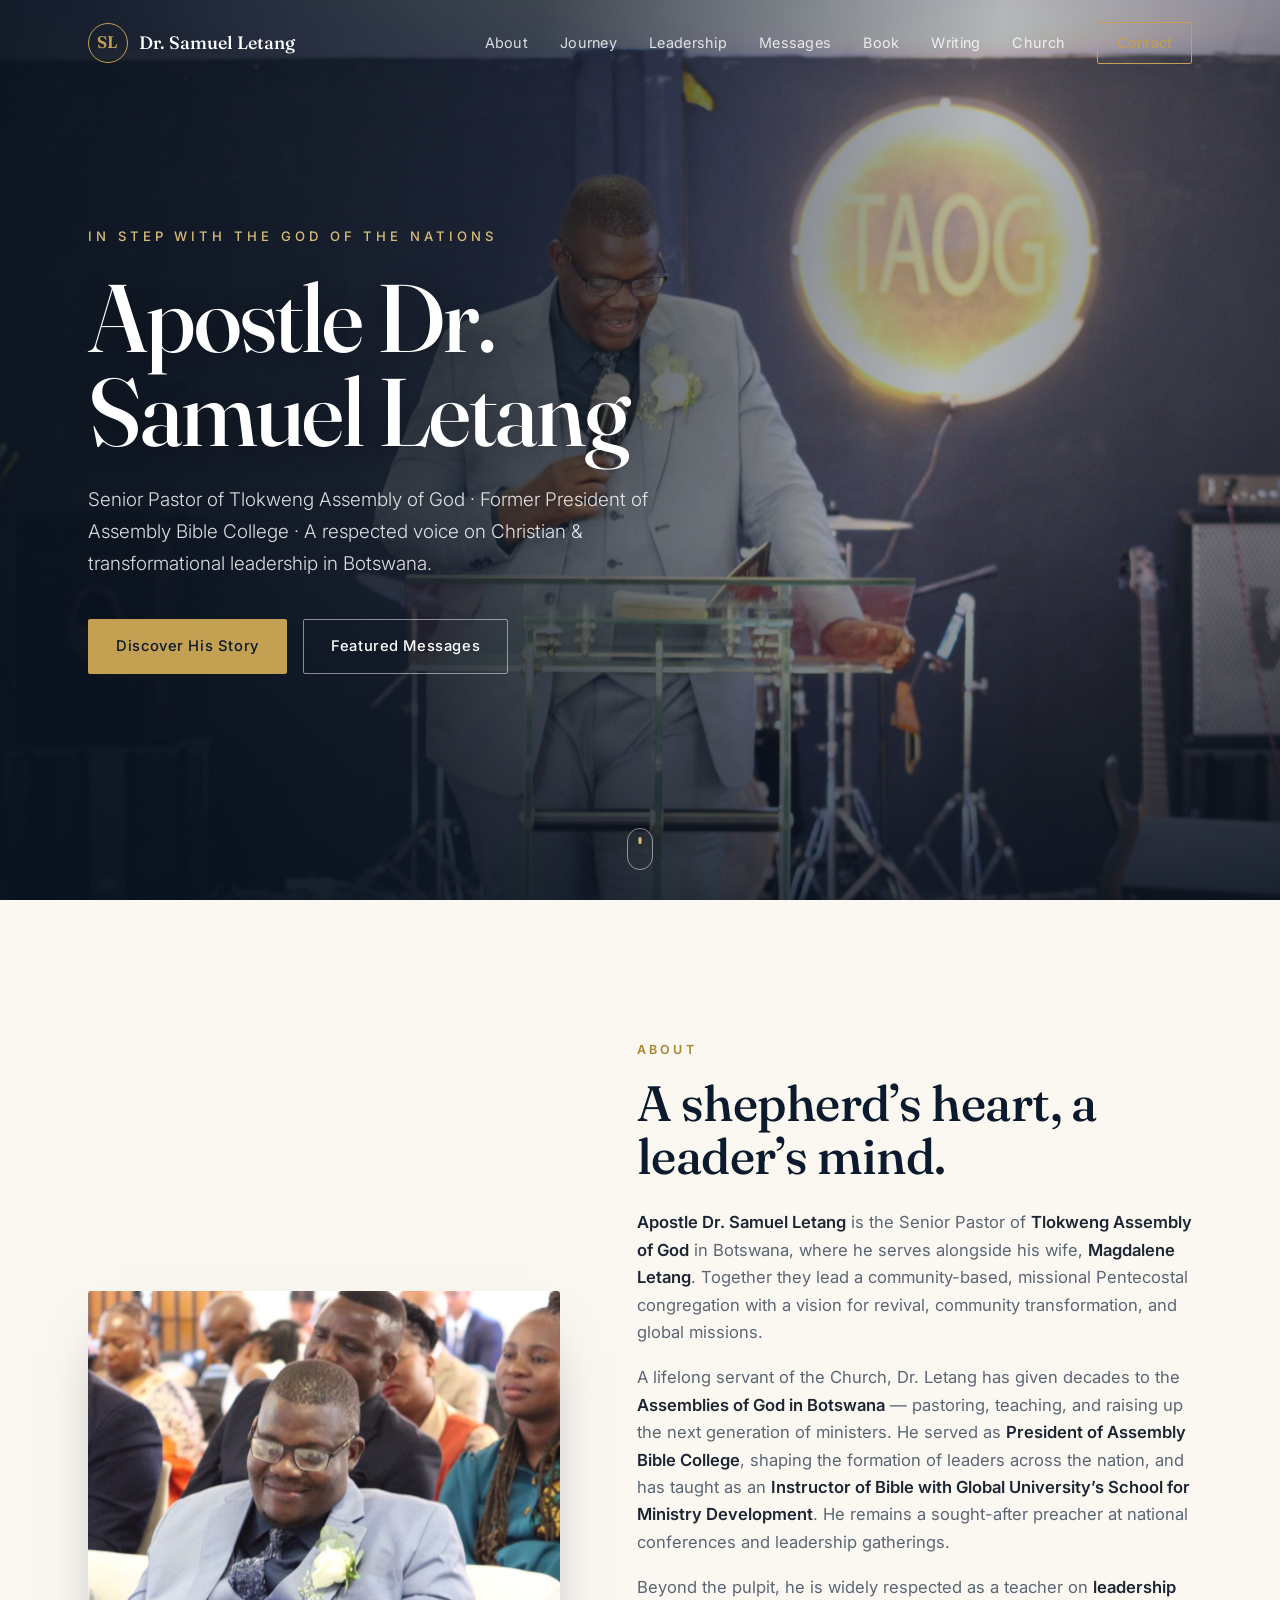
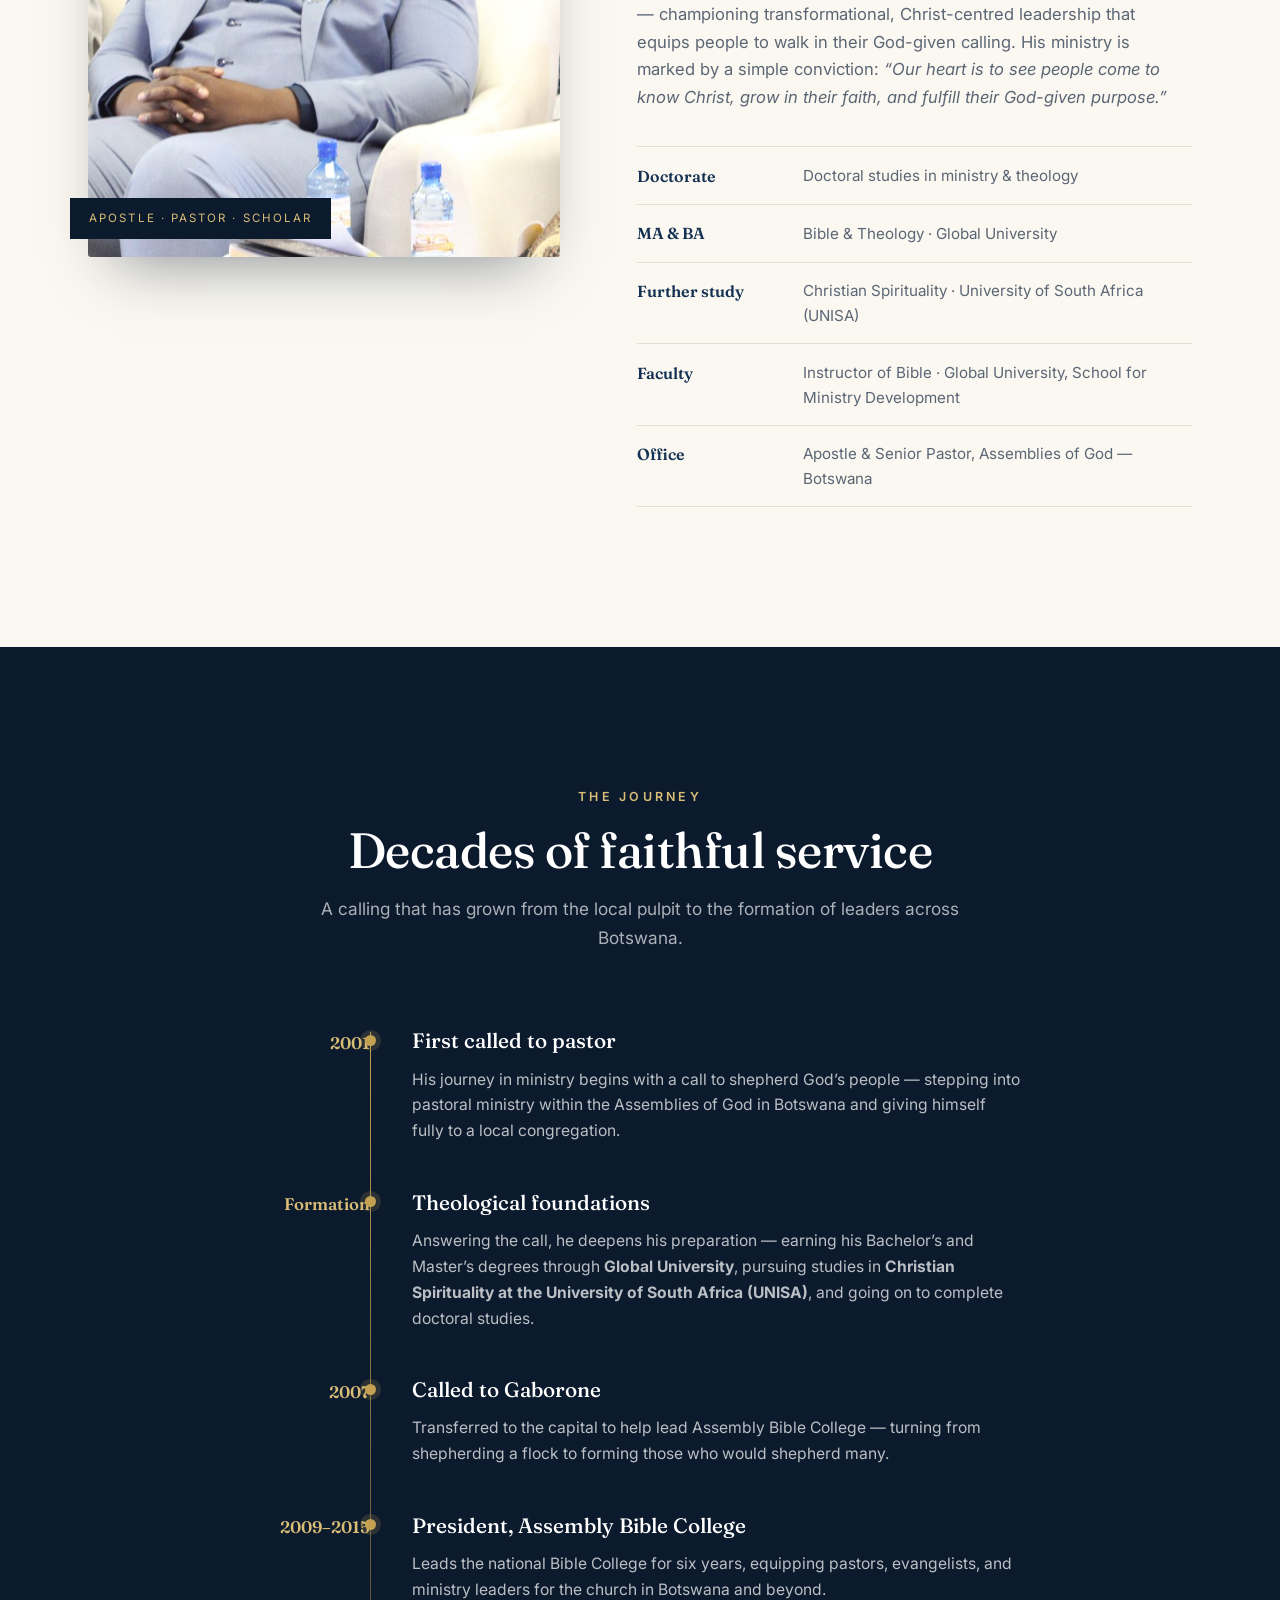
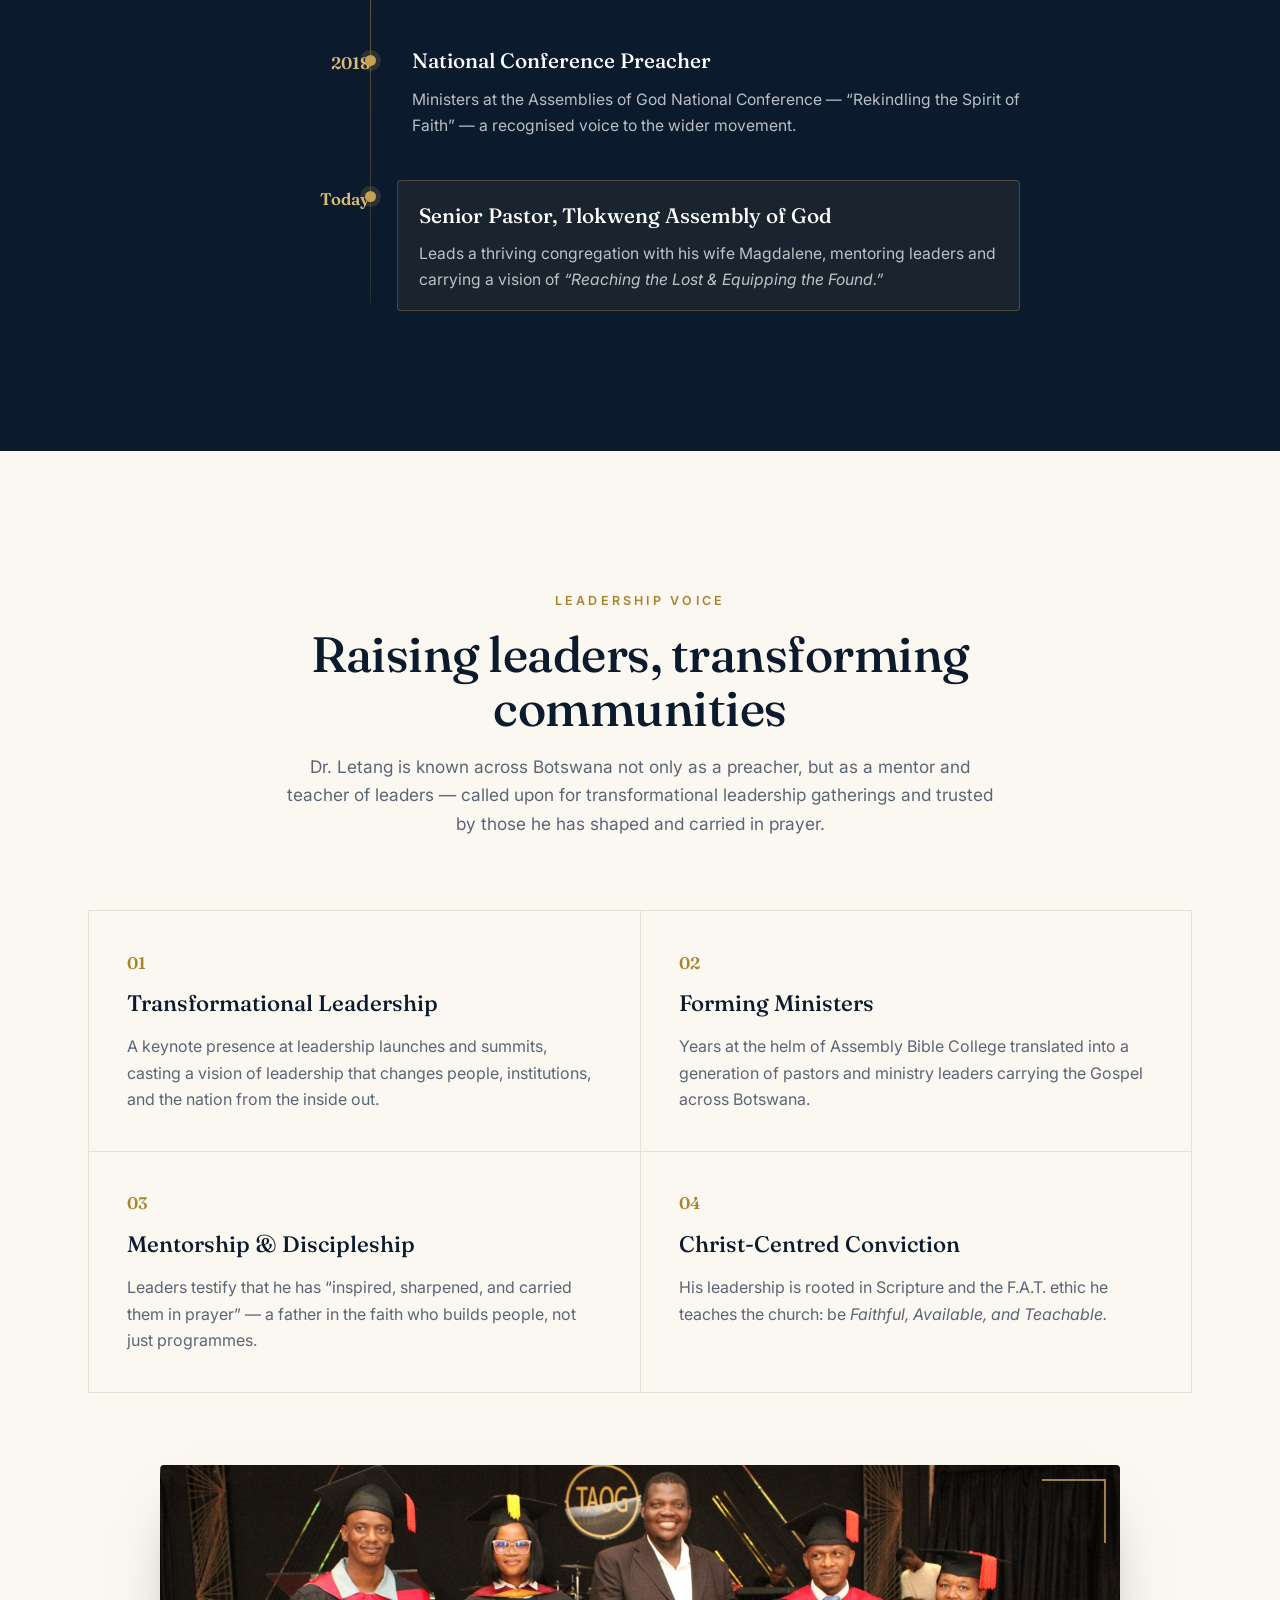
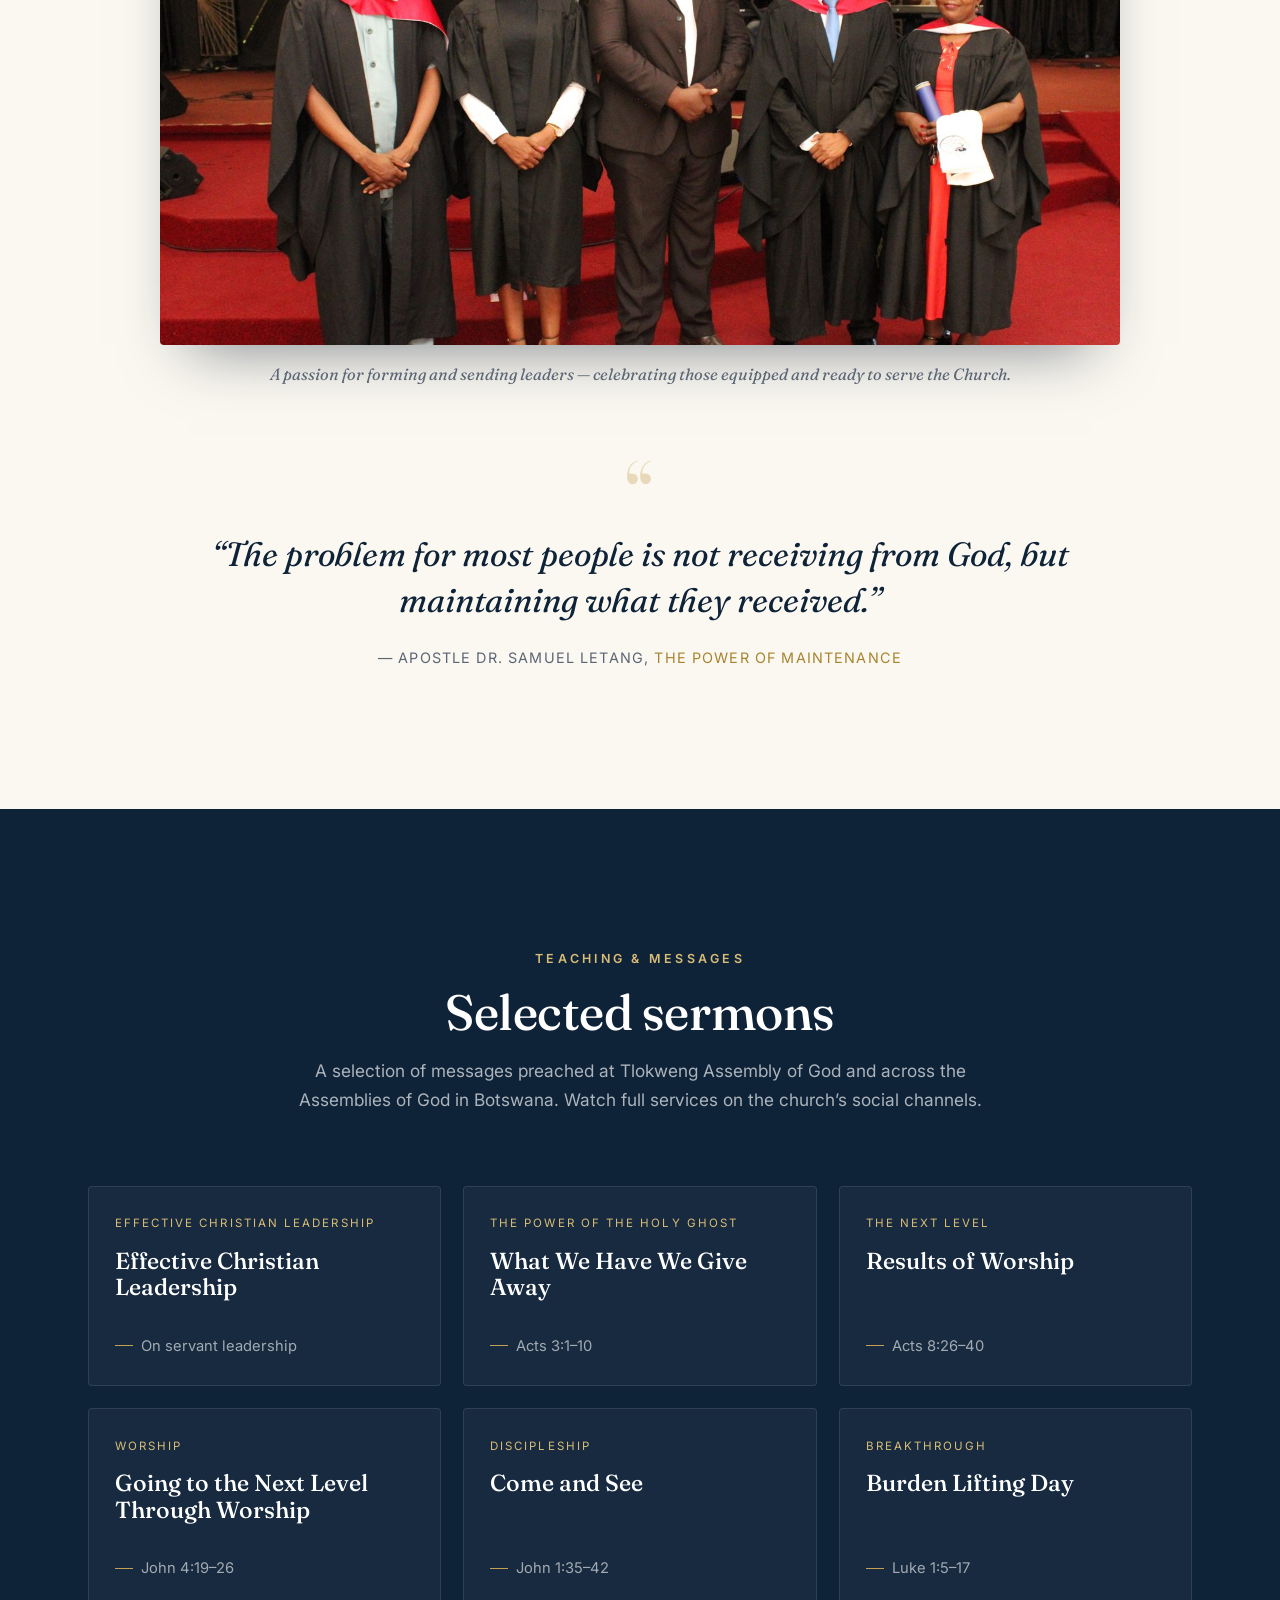
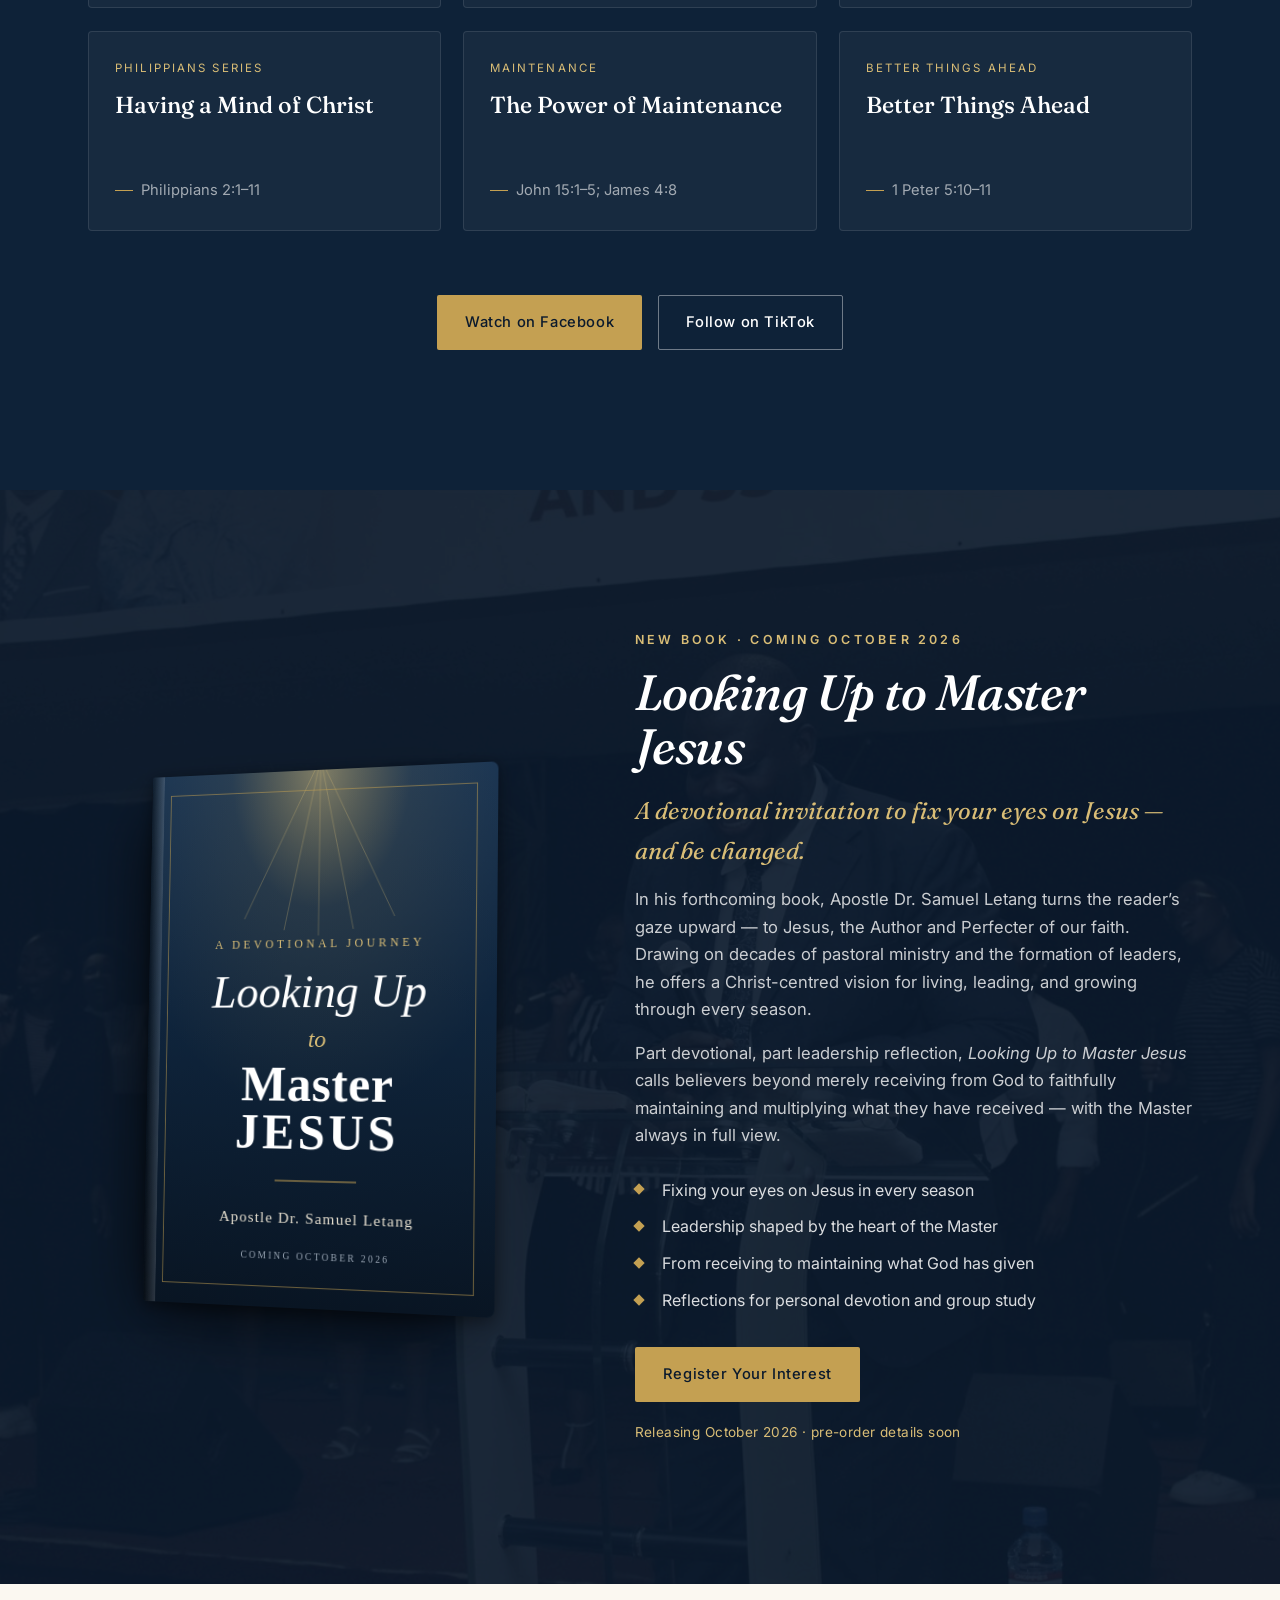
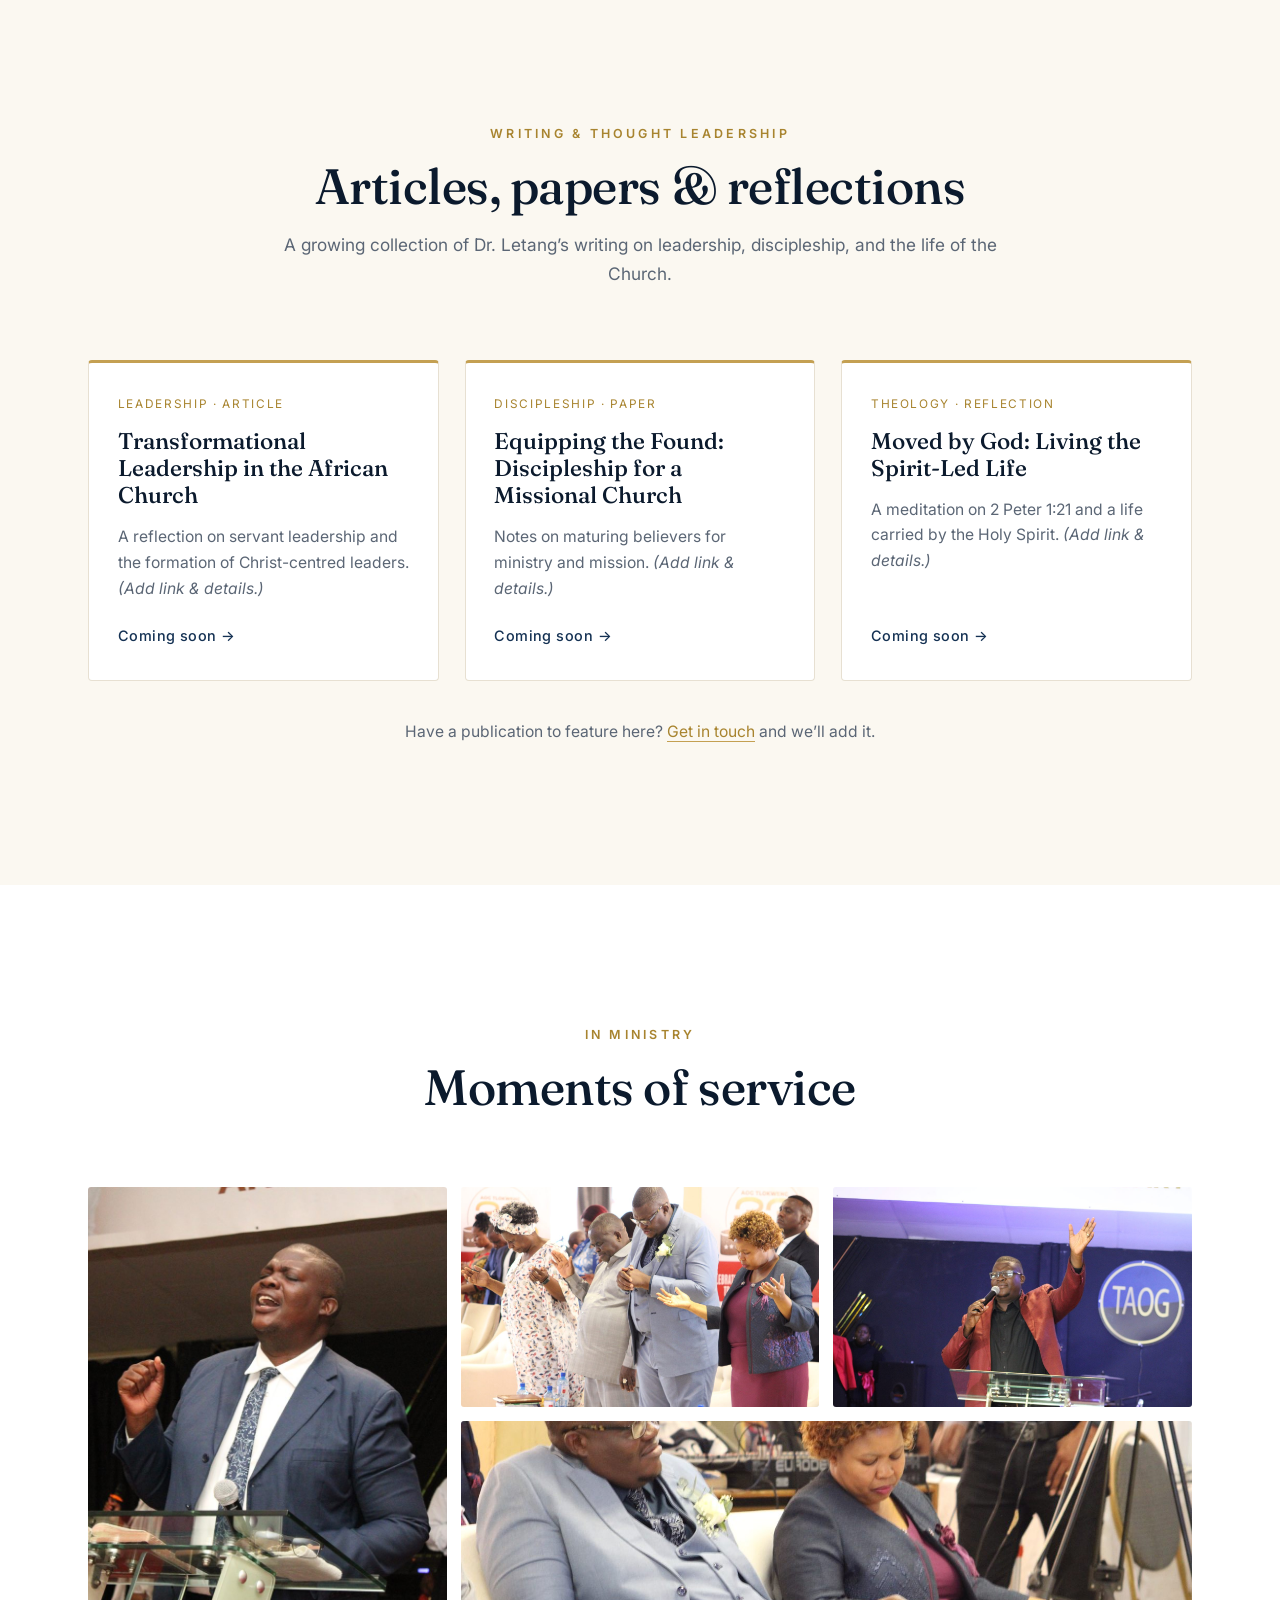
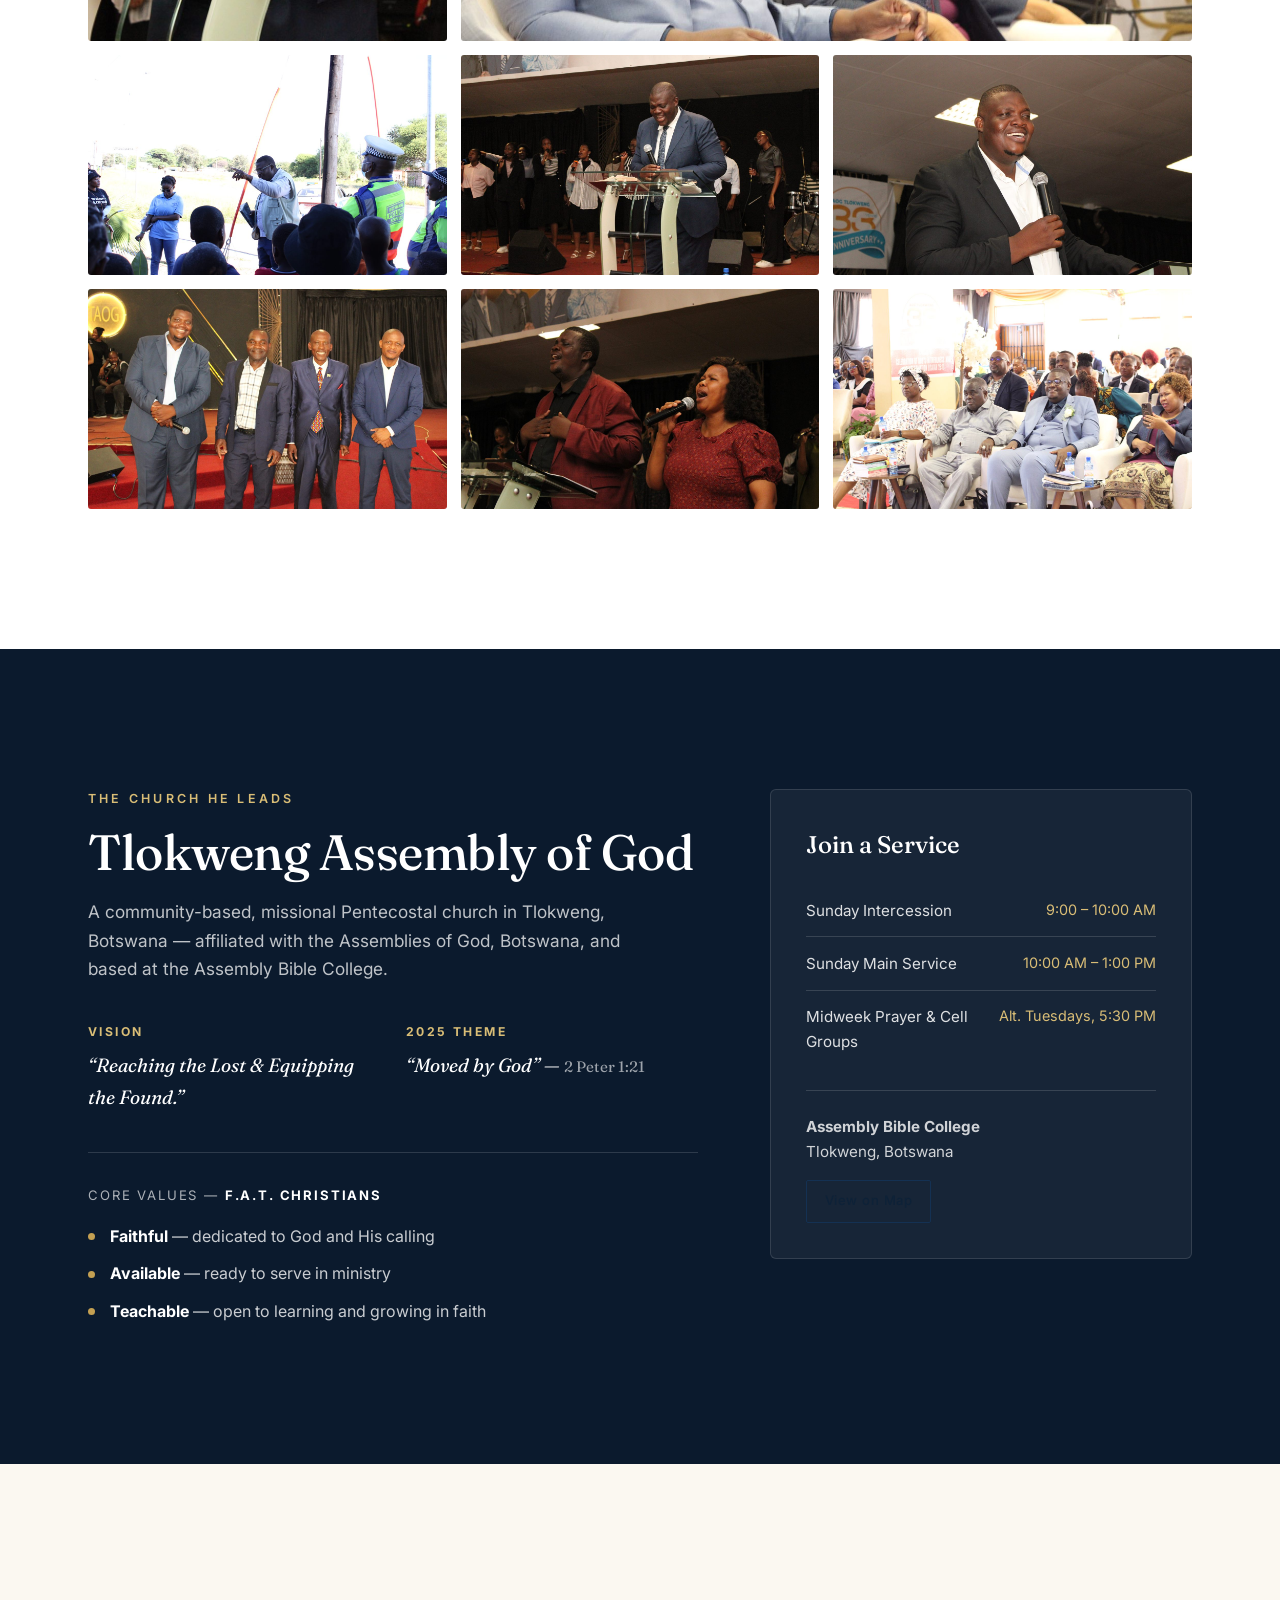
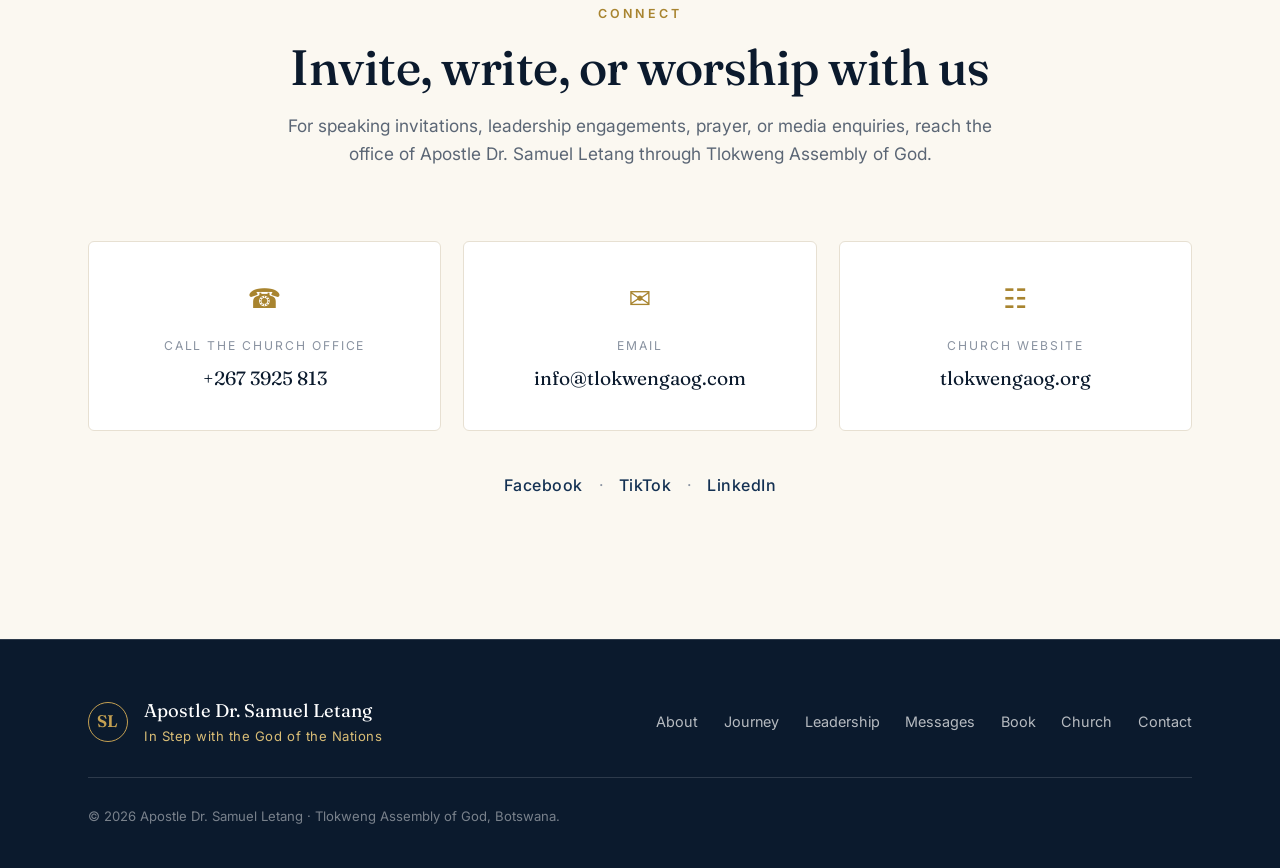
==== index.html @ f6797c72 "Initial commit: Apostle Dr. Samuel Letang portfolio website Static site (HTML/CSS/JS) with hero, abo" ====
<!DOCTYPE html>
<html lang="en">
<head>
  <meta charset="UTF-8" />
  <meta name="viewport" content="width=device-width, initial-scale=1.0" />
  <title>Apostle Dr. Samuel Letang &mdash; Senior Pastor &amp; Leadership Voice</title>
  <meta name="description" content="The official site of Apostle Dr. Samuel Letang — Senior Pastor of Tlokweng Assembly of God, Botswana; former President of Assembly Bible College, and a respected voice on Christian and transformational leadership." />
  <meta name="author" content="Apostle Dr. Samuel Letang" />

  <!-- Open Graph -->
  <meta property="og:type" content="profile" />
  <meta property="og:title" content="Apostle Dr. Samuel Letang" />
  <meta property="og:description" content="Senior Pastor, Tlokweng Assembly of God · Leadership voice · Botswana" />
  <meta property="og:image" content="assets/img/hero.jpg" />

  <link rel="icon" href="assets/img/favicon.svg" type="image/svg+xml" />

  <!-- Fonts -->
  <link rel="preconnect" href="https://fonts.googleapis.com" />
  <link rel="preconnect" href="https://fonts.gstatic.com" crossorigin />
  <link href="https://fonts.googleapis.com/css2?family=Fraunces:ital,opsz,wght@0,9..144,400;0,9..144,500;0,9..144,600;1,9..144,400&family=Inter:wght@300;400;500;600&display=swap" rel="stylesheet" />

  <link rel="stylesheet" href="assets/css/styles.css" />
</head>
<body>

  <!-- ===== NAVIGATION ===== -->
  <header class="nav" id="nav">
    <div class="nav__inner">
      <a href="#top" class="nav__brand" aria-label="Home">
        <span class="nav__monogram">SL</span>
        <span class="nav__name">Dr. Samuel Letang</span>
      </a>
      <nav class="nav__links" aria-label="Primary">
        <a href="#about">About</a>
        <a href="#journey">Journey</a>
        <a href="#leadership">Leadership</a>
        <a href="#messages">Messages</a>
        <a href="#book">Book</a>
        <a href="#writing">Writing</a>
        <a href="#church">Church</a>
        <a href="#contact" class="nav__cta">Contact</a>
      </nav>
      <button class="nav__toggle" id="navToggle" aria-label="Toggle menu" aria-expanded="false">
        <span></span><span></span><span></span>
      </button>
    </div>
  </header>

  <!-- ===== HERO ===== -->
  <section class="hero" id="top">
    <div class="hero__media">
      <img src="assets/img/hero.jpg" alt="Apostle Dr. Samuel Letang preaching at Tlokweng Assembly of God" />
      <div class="hero__scrim"></div>
    </div>
    <div class="hero__content">
      <p class="hero__eyebrow">In Step with the God of the Nations</p>
      <h1 class="hero__title">Apostle Dr.<br />Samuel Letang</h1>
      <p class="hero__subtitle">
        Senior Pastor of Tlokweng Assembly of God &middot; Former President of Assembly Bible College &middot;
        A respected voice on Christian &amp; transformational leadership in Botswana.
      </p>
      <div class="hero__actions">
        <a href="#about" class="btn btn--gold">Discover His Story</a>
        <a href="#messages" class="btn btn--ghost">Featured Messages</a>
      </div>
    </div>
    <a href="#about" class="hero__scroll" aria-label="Scroll down">
      <span></span>
    </a>
  </section>

  <!-- ===== ABOUT ===== -->
  <section class="section about" id="about">
    <div class="container about__grid">
      <div class="about__media reveal">
        <img src="assets/img/portrait.jpg" alt="Portrait of Apostle Dr. Samuel Letang" />
        <div class="about__media-badge">
          <span>Apostle &middot; Pastor &middot; Scholar</span>
        </div>
      </div>
      <div class="about__body">
        <p class="eyebrow reveal">About</p>
        <h2 class="section__title reveal">A shepherd&rsquo;s heart, a leader&rsquo;s mind.</h2>
        <div class="about__text reveal">
          <p>
            <strong>Apostle Dr. Samuel Letang</strong> is the Senior Pastor of
            <strong>Tlokweng Assembly of God</strong> in Botswana, where he serves alongside his wife,
            <strong>Magdalene Letang</strong>. Together they lead a community-based, missional Pentecostal
            congregation with a vision for revival, community transformation, and global missions.
          </p>
          <p>
            A lifelong servant of the Church, Dr. Letang has given decades to the
            <strong>Assemblies of God in Botswana</strong> &mdash; pastoring, teaching, and
            raising up the next generation of ministers. He served as <strong>President of
            Assembly Bible College</strong>, shaping the formation of leaders across the nation, and
            has taught as an <strong>Instructor of Bible with Global University&rsquo;s School for
            Ministry Development</strong>. He remains a sought-after preacher at national conferences
            and leadership gatherings.
          </p>
          <p>
            Beyond the pulpit, he is widely respected as a teacher on <strong>leadership</strong> &mdash;
            championing transformational, Christ-centred leadership that equips people to walk in their
            God-given calling. His ministry is marked by a simple conviction:
            <em>&ldquo;Our heart is to see people come to know Christ, grow in their faith,
            and fulfill their God-given purpose.&rdquo;</em>
          </p>
        </div>
        <ul class="credentials reveal">
          <li><span class="credentials__k">Doctorate</span><span class="credentials__v">Doctoral studies in ministry &amp; theology</span></li>
          <li><span class="credentials__k">MA &amp; BA</span><span class="credentials__v">Bible &amp; Theology &middot; Global University</span></li>
          <li><span class="credentials__k">Further study</span><span class="credentials__v">Christian Spirituality &middot; University of South Africa (UNISA)</span></li>
          <li><span class="credentials__k">Faculty</span><span class="credentials__v">Instructor of Bible &middot; Global University, School for Ministry Development</span></li>
          <li><span class="credentials__k">Office</span><span class="credentials__v">Apostle &amp; Senior Pastor, Assemblies of God &mdash; Botswana</span></li>
        </ul>
      </div>
    </div>
  </section>

  <!-- ===== JOURNEY / TIMELINE ===== -->
  <section class="section journey" id="journey">
    <div class="container">
      <div class="section__head center">
        <p class="eyebrow reveal">The Journey</p>
        <h2 class="section__title reveal">Decades of faithful service</h2>
        <p class="section__lead reveal">A calling that has grown from the local pulpit to the formation of leaders across Botswana.</p>
      </div>
      <ol class="timeline">
        <!--
          EDITOR'S NOTE: His first pastoral call opens the journey. The year shown
          (2001) is from a public AOG record of when he became a pastor — adjust it
          if his first call was earlier. The degree years were not publicly available,
          so the next milestone is labelled "Formation"; replace it with real year(s)
          (e.g. separate BA / MA / Doctorate entries) once confirmed.
        -->
        <li class="timeline__item reveal">
          <span class="timeline__year">2001</span>
          <div class="timeline__card">
            <h3>First called to pastor</h3>
            <p>His journey in ministry begins with a call to shepherd God&rsquo;s people &mdash; stepping into pastoral ministry within the Assemblies of God in Botswana and giving himself fully to a local congregation.</p>
          </div>
        </li>
        <li class="timeline__item reveal">
          <span class="timeline__year">Formation</span>
          <div class="timeline__card">
            <h3>Theological foundations</h3>
            <p>Answering the call, he deepens his preparation &mdash; earning his Bachelor&rsquo;s and Master&rsquo;s degrees through <strong>Global University</strong>, pursuing studies in <strong>Christian Spirituality at the University of South Africa (UNISA)</strong>, and going on to complete doctoral studies.</p>
          </div>
        </li>
        <li class="timeline__item reveal">
          <span class="timeline__year">2007</span>
          <div class="timeline__card">
            <h3>Called to Gaborone</h3>
            <p>Transferred to the capital to help lead Assembly Bible College &mdash; turning from shepherding a flock to forming those who would shepherd many.</p>
          </div>
        </li>
        <li class="timeline__item reveal">
          <span class="timeline__year">2009&ndash;2015</span>
          <div class="timeline__card">
            <h3>President, Assembly Bible College</h3>
            <p>Leads the national Bible College for six years, equipping pastors, evangelists, and ministry leaders for the church in Botswana and beyond.</p>
          </div>
        </li>
        <li class="timeline__item reveal">
          <span class="timeline__year">2018</span>
          <div class="timeline__card">
            <h3>National Conference Preacher</h3>
            <p>Ministers at the Assemblies of God National Conference &mdash; &ldquo;Rekindling the Spirit of Faith&rdquo; &mdash; a recognised voice to the wider movement.</p>
          </div>
        </li>
        <li class="timeline__item reveal">
          <span class="timeline__year">Today</span>
          <div class="timeline__card timeline__card--accent">
            <h3>Senior Pastor, Tlokweng Assembly of God</h3>
            <p>Leads a thriving congregation with his wife Magdalene, mentoring leaders and carrying a vision of <em>&ldquo;Reaching the Lost &amp; Equipping the Found.&rdquo;</em></p>
          </div>
        </li>
      </ol>
    </div>
  </section>

  <!-- ===== LEADERSHIP ===== -->
  <section class="section leadership" id="leadership">
    <div class="container">
      <div class="section__head center">
        <p class="eyebrow reveal">Leadership Voice</p>
        <h2 class="section__title reveal">Raising leaders, transforming communities</h2>
        <p class="section__lead reveal">
          Dr. Letang is known across Botswana not only as a preacher, but as a mentor and teacher of
          leaders &mdash; called upon for transformational leadership gatherings and trusted by those he has
          shaped and carried in prayer.
        </p>
      </div>

      <div class="pillars">
        <article class="pillar reveal">
          <span class="pillar__num">01</span>
          <h3>Transformational Leadership</h3>
          <p>A keynote presence at leadership launches and summits, casting a vision of leadership that changes people, institutions, and the nation from the inside out.</p>
        </article>
        <article class="pillar reveal">
          <span class="pillar__num">02</span>
          <h3>Forming Ministers</h3>
          <p>Years at the helm of Assembly Bible College translated into a generation of pastors and ministry leaders carrying the Gospel across Botswana.</p>
        </article>
        <article class="pillar reveal">
          <span class="pillar__num">03</span>
          <h3>Mentorship &amp; Discipleship</h3>
          <p>Leaders testify that he has &ldquo;inspired, sharpened, and carried them in prayer&rdquo; &mdash; a father in the faith who builds people, not just programmes.</p>
        </article>
        <article class="pillar reveal">
          <span class="pillar__num">04</span>
          <h3>Christ-Centred Conviction</h3>
          <p>His leadership is rooted in Scripture and the F.A.T. ethic he teaches the church: be <em>Faithful, Available, and Teachable.</em></p>
        </article>
      </div>

      <figure class="lead-feature reveal">
        <img src="assets/img/leadership-grads.jpg" loading="lazy" alt="Apostle Dr. Samuel Letang celebrating graduates at a Tlokweng Assembly of God commissioning" />
        <figcaption>A passion for forming and sending leaders &mdash; celebrating those equipped and ready to serve the Church.</figcaption>
      </figure>

      <figure class="pullquote reveal">
        <blockquote>
          &ldquo;The problem for most people is not receiving from God,
          but maintaining what they received.&rdquo;
        </blockquote>
        <figcaption>&mdash; Apostle Dr. Samuel Letang, <cite>The Power of Maintenance</cite></figcaption>
      </figure>
    </div>
  </section>

  <!-- ===== MESSAGES ===== -->
  <section class="section messages" id="messages">
    <div class="container">
      <div class="section__head center">
        <p class="eyebrow reveal">Teaching &amp; Messages</p>
        <h2 class="section__title reveal">Selected sermons</h2>
        <p class="section__lead reveal">A selection of messages preached at Tlokweng Assembly of God and across the Assemblies of God in Botswana. Watch full services on the church&rsquo;s social channels.</p>
      </div>

      <div class="msg-grid" id="msgGrid">
        <!-- Cards injected by JS from assets/js/main.js (easy to edit) -->
      </div>

      <div class="messages__cta reveal">
        <a class="btn btn--gold" href="https://www.facebook.com/TlokwengAssemblyofGodChurch/" target="_blank" rel="noopener">Watch on Facebook</a>
        <a class="btn btn--ghost-dark" href="https://www.tiktok.com/@tlokweng_aog" target="_blank" rel="noopener">Follow on TikTok</a>
      </div>
    </div>
  </section>

  <!-- ===== BOOK ===== -->
  <!--
    EDITOR'S NOTE: The cover (assets/img/book-cover.svg) is a placeholder mockup —
    replace it with the real cover artwork when ready. The description below is
    seeded copy; edit freely to match the book's final blurb.
  -->
  <section class="section book" id="book">
    <div class="book__bg" aria-hidden="true"></div>
    <div class="container book__grid">
      <div class="book__cover reveal">
        <div class="book__cover-inner">
          <img src="assets/img/book-cover.svg" alt="Cover of &lsquo;Looking Up to Master Jesus&rsquo; by Apostle Dr. Samuel Letang" />
        </div>
      </div>
      <div class="book__body">
        <p class="eyebrow reveal">New Book &middot; Coming October 2026</p>
        <h2 class="section__title reveal">Looking Up to Master Jesus</h2>
        <p class="book__tagline reveal">A devotional invitation to fix your eyes on Jesus &mdash; and be changed.</p>
        <div class="book__text reveal">
          <p>
            In his forthcoming book, Apostle Dr. Samuel Letang turns the reader&rsquo;s gaze upward &mdash;
            to Jesus, the Author and Perfecter of our faith. Drawing on decades of pastoral ministry and
            the formation of leaders, he offers a Christ-centred vision for living, leading, and growing
            through every season.
          </p>
          <p>
            Part devotional, part leadership reflection, <em>Looking Up to Master Jesus</em> calls
            believers beyond merely receiving from God to faithfully maintaining and multiplying what
            they have received &mdash; with the Master always in full view.
          </p>
        </div>
        <ul class="book__points reveal">
          <li>Fixing your eyes on Jesus in every season</li>
          <li>Leadership shaped by the heart of the Master</li>
          <li>From receiving to maintaining what God has given</li>
          <li>Reflections for personal devotion and group study</li>
        </ul>
        <div class="book__cta reveal">
          <a class="btn btn--gold" href="mailto:info@tlokwengaog.com?subject=Looking%20Up%20to%20Master%20Jesus%20%E2%80%94%20Book%20Interest">Register Your Interest</a>
          <span class="book__release">Releasing October 2026 &middot; pre-order details soon</span>
        </div>
      </div>
    </div>
  </section>

  <!-- ===== WRITING / THOUGHT LEADERSHIP ===== -->
  <section class="section writing" id="writing">
    <div class="container">
      <div class="section__head center">
        <p class="eyebrow reveal">Writing &amp; Thought Leadership</p>
        <h2 class="section__title reveal">Articles, papers &amp; reflections</h2>
        <p class="section__lead reveal">
          A growing collection of Dr. Letang&rsquo;s writing on leadership, discipleship, and the life of the Church.
        </p>
      </div>

      <!--
        ════════════════════════════════════════════════════════════════════
        EDITOR'S NOTE (delete this comment before publishing):
        These are placeholder entries. Replace the title, outlet, year, and
        link of each <article> below with Dr. Letang's real articles/papers
        (e.g. University of Botswana publications). Add or remove cards freely.
        ════════════════════════════════════════════════════════════════════
      -->
      <div class="articles">
        <article class="article reveal">
          <p class="article__meta">Leadership &middot; Article</p>
          <h3 class="article__title">Transformational Leadership in the African Church</h3>
          <p class="article__excerpt">A reflection on servant leadership and the formation of Christ-centred leaders. <em>(Add link &amp; details.)</em></p>
          <a class="article__link" href="#contact">Coming soon &rarr;</a>
        </article>
        <article class="article reveal">
          <p class="article__meta">Discipleship &middot; Paper</p>
          <h3 class="article__title">Equipping the Found: Discipleship for a Missional Church</h3>
          <p class="article__excerpt">Notes on maturing believers for ministry and mission. <em>(Add link &amp; details.)</em></p>
          <a class="article__link" href="#contact">Coming soon &rarr;</a>
        </article>
        <article class="article reveal">
          <p class="article__meta">Theology &middot; Reflection</p>
          <h3 class="article__title">Moved by God: Living the Spirit-Led Life</h3>
          <p class="article__excerpt">A meditation on 2 Peter 1:21 and a life carried by the Holy Spirit. <em>(Add link &amp; details.)</em></p>
          <a class="article__link" href="#contact">Coming soon &rarr;</a>
        </article>
      </div>
      <p class="writing__note reveal">Have a publication to feature here? <a href="#contact">Get in touch</a> and we&rsquo;ll add it.</p>
    </div>
  </section>

  <!-- ===== GALLERY ===== -->
  <section class="section gallery" id="gallery">
    <div class="container">
      <div class="section__head center">
        <p class="eyebrow reveal">In Ministry</p>
        <h2 class="section__title reveal">Moments of service</h2>
      </div>
      <div class="gallery__grid">
        <figure class="gallery__item gallery__item--tall reveal"><img loading="lazy" src="assets/img/preaching-1.jpg" alt="Dr. Letang preaching" /></figure>
        <figure class="gallery__item reveal"><img loading="lazy" src="assets/img/prayer.jpg" alt="Dr. Letang leading in prayer" /></figure>
        <figure class="gallery__item reveal"><img loading="lazy" src="assets/img/preaching-3.jpg" alt="Dr. Letang ministering at an anniversary service" /></figure>
        <figure class="gallery__item gallery__item--wide reveal"><img loading="lazy" src="assets/img/couple.jpg" alt="Apostle Dr. Samuel Letang and Magdalene Letang" /></figure>
        <figure class="gallery__item reveal"><img loading="lazy" src="assets/img/gallery-community.jpg" alt="Dr. Letang teaching at a community outreach" /></figure>
        <figure class="gallery__item reveal"><img loading="lazy" src="assets/img/preaching-2.jpg" alt="Dr. Letang preaching to the congregation" /></figure>
        <figure class="gallery__item reveal"><img loading="lazy" src="assets/img/gallery-smile.jpg" alt="Dr. Letang addressing an anniversary celebration" /></figure>
        <figure class="gallery__item reveal"><img loading="lazy" src="assets/img/gallery-leaders.jpg" alt="Dr. Letang with fellow church leaders" /></figure>
        <figure class="gallery__item reveal"><img loading="lazy" src="assets/img/gallery-worship.jpg" alt="Dr. Letang and Magdalene Letang in worship" /></figure>
        <figure class="gallery__item reveal"><img loading="lazy" src="assets/img/congregation.jpg" alt="Dr. Letang with the congregation at a celebration service" /></figure>
      </div>
    </div>
  </section>

  <!-- ===== CHURCH ===== -->
  <section class="section church" id="church">
    <div class="container church__grid">
      <div class="church__body">
        <p class="eyebrow reveal">The Church He Leads</p>
        <h2 class="section__title reveal">Tlokweng Assembly of God</h2>
        <p class="church__lead reveal">
          A community-based, missional Pentecostal church in Tlokweng, Botswana &mdash; affiliated with the
          Assemblies of God, Botswana, and based at the Assembly Bible College.
        </p>

        <div class="church__statements reveal">
          <div>
            <h4>Vision</h4>
            <p>&ldquo;Reaching the Lost &amp; Equipping the Found.&rdquo;</p>
          </div>
          <div>
            <h4>2025 Theme</h4>
            <p>&ldquo;Moved by God&rdquo; &mdash; <span>2 Peter 1:21</span></p>
          </div>
        </div>

        <div class="values reveal">
          <p class="values__label">Core Values &mdash; <strong>F.A.T. Christians</strong></p>
          <ul>
            <li><strong>Faithful</strong> &mdash; dedicated to God and His calling</li>
            <li><strong>Available</strong> &mdash; ready to serve in ministry</li>
            <li><strong>Teachable</strong> &mdash; open to learning and growing in faith</li>
          </ul>
        </div>
      </div>

      <aside class="church__card reveal">
        <h3>Join a Service</h3>
        <ul class="services">
          <li><span class="services__day">Sunday Intercession</span><span class="services__time">9:00 &ndash; 10:00 AM</span></li>
          <li><span class="services__day">Sunday Main Service</span><span class="services__time">10:00 AM &ndash; 1:00 PM</span></li>
          <li><span class="services__day">Midweek Prayer &amp; Cell Groups</span><span class="services__time">Alt. Tuesdays, 5:30 PM</span></li>
        </ul>
        <div class="church__location">
          <p><strong>Assembly Bible College</strong><br />Tlokweng, Botswana</p>
          <a class="btn btn--ghost-dark btn--sm" href="https://www.google.com/maps/search/Assembly+Bible+College+Tlokweng+Botswana" target="_blank" rel="noopener">View on Map</a>
        </div>
      </aside>
    </div>
  </section>

  <!-- ===== CONTACT ===== -->
  <section class="section contact" id="contact">
    <div class="container contact__inner">
      <div class="section__head center">
        <p class="eyebrow reveal">Connect</p>
        <h2 class="section__title reveal">Invite, write, or worship with us</h2>
        <p class="section__lead reveal">
          For speaking invitations, leadership engagements, prayer, or media enquiries, reach the office of
          Apostle Dr. Samuel Letang through Tlokweng Assembly of God.
        </p>
      </div>

      <div class="contact__cards">
        <a class="contact__card reveal" href="tel:+2673925813">
          <span class="contact__icon">&#9742;</span>
          <span class="contact__label">Call the Church Office</span>
          <span class="contact__value">+267 3925 813</span>
        </a>
        <a class="contact__card reveal" href="mailto:info@tlokwengaog.com">
          <span class="contact__icon">&#9993;</span>
          <span class="contact__label">Email</span>
          <span class="contact__value">info@tlokwengaog.com</span>
        </a>
        <a class="contact__card reveal" href="https://www.tlokwengaog.org/" target="_blank" rel="noopener">
          <span class="contact__icon">&#9783;</span>
          <span class="contact__label">Church Website</span>
          <span class="contact__value">tlokwengaog.org</span>
        </a>
      </div>

      <div class="contact__socials reveal">
        <a href="https://www.facebook.com/TlokwengAssemblyofGodChurch/" target="_blank" rel="noopener">Facebook</a>
        <span>&middot;</span>
        <a href="https://www.tiktok.com/@tlokweng_aog" target="_blank" rel="noopener">TikTok</a>
        <span>&middot;</span>
        <a href="https://bw.linkedin.com/in/samuel-letang-9595131b5" target="_blank" rel="noopener">LinkedIn</a>
      </div>
    </div>
  </section>

  <!-- ===== FOOTER ===== -->
  <footer class="footer">
    <div class="container footer__inner">
      <div class="footer__brand">
        <span class="nav__monogram">SL</span>
        <div>
          <p class="footer__name">Apostle Dr. Samuel Letang</p>
          <p class="footer__tag">In Step with the God of the Nations</p>
        </div>
      </div>
      <nav class="footer__links" aria-label="Footer">
        <a href="#about">About</a>
        <a href="#journey">Journey</a>
        <a href="#leadership">Leadership</a>
        <a href="#messages">Messages</a>
        <a href="#book">Book</a>
        <a href="#church">Church</a>
        <a href="#contact">Contact</a>
      </nav>
      <p class="footer__copy">&copy; <span id="year"></span> Apostle Dr. Samuel Letang &middot; Tlokweng Assembly of God, Botswana.</p>
    </div>
  </footer>

  <script src="assets/js/main.js"></script>
</body>
</html>
---- assets/css/styles.css ----
/* =========================================================
   Apostle Dr. Samuel Letang — Portfolio
   Design tone: Distinguished & warm (navy + gold, serif)
   ========================================================= */

:root {
  --navy-900: #0b1a2d;
  --navy-800: #0e2238;
  --navy-700: #143153;
  --navy-600: #1c416c;
  --cream:    #f7f2e8;
  --cream-2:  #fbf8f1;
  --paper:    #ffffff;
  --gold:     #c4a052;
  --gold-2:   #d9bd76;
  --gold-deep:#a8842f;
  --ink:      #1c2533;
  --muted:    #5b6675;
  --muted-2:  #8a93a1;
  --line:     #e7e0d2;
  --line-dark:rgba(255,255,255,.14);

  --serif: 'Fraunces', Georgia, 'Times New Roman', serif;
  --sans:  'Inter', system-ui, -apple-system, Segoe UI, Roboto, sans-serif;

  --maxw: 1200px;
  --ease: cubic-bezier(.22,.61,.36,1);
}

/* ---------- Reset ---------- */
*, *::before, *::after { box-sizing: border-box; margin: 0; padding: 0; }
html { scroll-behavior: smooth; -webkit-text-size-adjust: 100%; }
body {
  font-family: var(--sans);
  color: var(--ink);
  background: var(--cream-2);
  line-height: 1.65;
  font-weight: 400;
  overflow-x: hidden;
}
img { display: block; max-width: 100%; height: auto; }
a { color: inherit; text-decoration: none; }
ul, ol { list-style: none; }

/* ---------- Layout helpers ---------- */
.container { width: 100%; max-width: var(--maxw); margin: 0 auto; padding: 0 clamp(20px, 5vw, 48px); }
.section { padding: clamp(72px, 11vw, 140px) 0; }
.section__head { max-width: 720px; margin-bottom: clamp(40px, 6vw, 72px); }
.section__head.center { margin-left: auto; margin-right: auto; text-align: center; }
.center { text-align: center; }

.eyebrow {
  font-size: .78rem; letter-spacing: .26em; text-transform: uppercase;
  color: var(--gold-deep); font-weight: 600; margin-bottom: 1rem;
}
.section__title {
  font-family: var(--serif);
  font-weight: 500;
  font-size: clamp(1.9rem, 4.6vw, 3.1rem);
  line-height: 1.08;
  letter-spacing: -.01em;
  color: var(--navy-900);
}
.section__lead { margin-top: 1.1rem; font-size: 1.08rem; color: var(--muted); }

/* ---------- Buttons ---------- */
.btn {
  display: inline-flex; align-items: center; justify-content: center;
  padding: .9rem 1.7rem; border-radius: 2px; font-weight: 500;
  font-size: .92rem; letter-spacing: .04em; cursor: pointer;
  transition: all .35s var(--ease); border: 1px solid transparent;
}
.btn--sm { padding: .6rem 1.1rem; font-size: .82rem; }
.btn--gold { background: var(--gold); color: var(--navy-900); }
.btn--gold:hover { background: var(--gold-2); transform: translateY(-2px); box-shadow: 0 10px 26px -10px rgba(196,160,82,.7); }
.btn--ghost { border-color: rgba(255,255,255,.5); color: #fff; }
.btn--ghost:hover { background: rgba(255,255,255,.1); border-color: #fff; }
.btn--ghost-dark { border-color: var(--navy-700); color: var(--navy-800); }
.btn--ghost-dark:hover { background: var(--navy-900); color: var(--cream); border-color: var(--navy-900); }

/* ============== NAVIGATION ============== */
.nav {
  position: fixed; inset: 0 0 auto 0; z-index: 100;
  transition: background .4s var(--ease), box-shadow .4s var(--ease), padding .4s var(--ease);
  padding: 1.4rem 0;
}
.nav__inner {
  max-width: var(--maxw); margin: 0 auto; padding: 0 clamp(20px, 5vw, 48px);
  display: flex; align-items: center; justify-content: space-between;
}
.nav__brand { display: flex; align-items: center; gap: .7rem; }
.nav__monogram {
  display: grid; place-items: center; width: 40px; height: 40px;
  border: 1px solid var(--gold); color: var(--gold);
  font-family: var(--serif); font-weight: 600; font-size: 1.05rem;
  border-radius: 50%; letter-spacing: .02em;
}
.nav__name {
  font-family: var(--serif); font-size: 1.12rem; font-weight: 500;
  color: #fff; transition: color .4s var(--ease);
}
.nav__links { display: flex; align-items: center; gap: 2rem; }
.nav__links a {
  font-size: .9rem; color: rgba(255,255,255,.82); letter-spacing: .02em;
  transition: color .25s; position: relative;
}
.nav__links a:not(.nav__cta)::after {
  content: ''; position: absolute; left: 0; bottom: -6px; width: 0; height: 1px;
  background: var(--gold); transition: width .3s var(--ease);
}
.nav__links a:not(.nav__cta):hover::after { width: 100%; }
.nav__links a:hover { color: #fff; }
.nav__cta {
  border: 1px solid var(--gold); color: var(--gold) !important;
  padding: .5rem 1.15rem; border-radius: 2px;
}
.nav__cta:hover { background: var(--gold); color: var(--navy-900) !important; }

/* scrolled state */
.nav.scrolled {
  background: rgba(11,26,45,.92);
  backdrop-filter: blur(10px);
  box-shadow: 0 1px 0 rgba(255,255,255,.08);
  padding: .85rem 0;
}

.nav__toggle { display: none; flex-direction: column; gap: 5px; background: none; border: 0; cursor: pointer; padding: 6px; }
.nav__toggle span { width: 26px; height: 2px; background: #fff; transition: .3s var(--ease); }

/* ============== HERO ============== */
.hero { position: relative; min-height: 100svh; display: flex; align-items: center; color: #fff; }
.hero__media { position: absolute; inset: 0; z-index: -2; }
.hero__media img { width: 100%; height: 100%; object-fit: cover; object-position: 60% 30%; }
.hero__scrim {
  position: absolute; inset: 0;
  background:
    linear-gradient(100deg, rgba(8,18,31,.94) 0%, rgba(8,18,31,.78) 38%, rgba(8,18,31,.30) 70%, rgba(8,18,31,.55) 100%),
    linear-gradient(0deg, rgba(8,18,31,.7) 0%, rgba(8,18,31,0) 40%);
}
.hero__content { max-width: var(--maxw); margin: 0 auto; padding: 0 clamp(20px,5vw,48px); width: 100%; }
.hero__eyebrow {
  font-size: .82rem; letter-spacing: .3em; text-transform: uppercase;
  color: var(--gold-2); margin-bottom: 1.4rem; font-weight: 500;
}
.hero__title {
  font-family: var(--serif); font-weight: 500;
  font-size: clamp(2.8rem, 8.5vw, 6rem); line-height: .98; letter-spacing: -.02em;
  text-shadow: 0 2px 30px rgba(0,0,0,.3);
}
.hero__subtitle {
  margin-top: 1.6rem; max-width: 560px; font-size: clamp(1rem, 1.6vw, 1.18rem);
  color: rgba(255,255,255,.86); font-weight: 300; line-height: 1.7;
}
.hero__actions { margin-top: 2.4rem; display: flex; flex-wrap: wrap; gap: 1rem; }
.hero__scroll {
  position: absolute; left: 50%; bottom: 30px; transform: translateX(-50%);
  width: 26px; height: 42px; border: 1.5px solid rgba(255,255,255,.5); border-radius: 14px;
}
.hero__scroll span {
  position: absolute; left: 50%; top: 8px; width: 3px; height: 7px; border-radius: 2px;
  background: var(--gold-2); transform: translateX(-50%); animation: scrolldot 1.8s infinite;
}
@keyframes scrolldot { 0%{opacity:0; top:8px} 30%{opacity:1} 60%{opacity:1; top:22px} 100%{opacity:0; top:22px} }

/* ============== ABOUT ============== */
.about { background: var(--cream-2); }
.about__grid { display: grid; grid-template-columns: 0.85fr 1fr; gap: clamp(36px, 6vw, 84px); align-items: center; }
.about__media { position: relative; }
.about__media img {
  width: 100%; border-radius: 3px; aspect-ratio: 3/3.6; object-fit: cover; object-position: 50% 25%;
  box-shadow: 0 30px 60px -28px rgba(11,26,45,.5);
}
.about__media::before {
  content: ''; position: absolute; inset: 18px -18px -18px 18px; border: 1px solid var(--gold);
  z-index: -1; border-radius: 3px;
}
.about__media-badge {
  position: absolute; bottom: 18px; left: -18px; background: var(--navy-900); color: var(--cream);
  padding: .7rem 1.2rem; font-size: .72rem; letter-spacing: .18em; text-transform: uppercase;
}
.about__media-badge span { color: var(--gold-2); }
.about__text p { margin-top: 1.1rem; color: var(--muted); font-size: 1.04rem; }
.about__text p:first-child { margin-top: 1.6rem; }
.about__text strong { color: var(--ink); font-weight: 600; }

.credentials { margin-top: 2.2rem; border-top: 1px solid var(--line); }
.credentials li { display: grid; grid-template-columns: 150px 1fr; gap: 1rem; padding: .95rem 0; border-bottom: 1px solid var(--line); }
.credentials__k { font-family: var(--serif); color: var(--navy-700); font-weight: 600; font-size: 1rem; }
.credentials__v { color: var(--muted); font-size: .95rem; align-self: center; }

/* ============== JOURNEY ============== */
.journey { background: var(--navy-900); color: var(--cream); position: relative; }
.journey .section__title { color: #fff; }
.journey .section__lead { color: rgba(255,255,255,.66); }
.journey .eyebrow { color: var(--gold-2); }

.timeline { max-width: 760px; margin: 0 auto; position: relative; padding-left: 0; }
.timeline::before {
  content: ''; position: absolute; left: 110px; top: 8px; bottom: 8px; width: 1px;
  background: linear-gradient(var(--gold), rgba(196,160,82,.15));
}
.timeline__item { position: relative; display: grid; grid-template-columns: 110px 1fr; gap: 2.2rem; padding-bottom: 2.6rem; }
.timeline__item:last-child { padding-bottom: 0; }
.timeline__year {
  font-family: var(--serif); font-size: 1.05rem; color: var(--gold-2); font-weight: 600;
  text-align: right; padding-top: .35rem; white-space: nowrap;
}
.timeline__item::before {
  content: ''; position: absolute; left: 105px; top: .65rem; width: 11px; height: 11px;
  background: var(--gold); border-radius: 50%; box-shadow: 0 0 0 5px rgba(196,160,82,.18);
}
.timeline__card { padding-left: .4rem; }
.timeline__card h3 { font-family: var(--serif); font-weight: 500; font-size: 1.3rem; color: #fff; }
.timeline__card p { margin-top: .5rem; color: rgba(255,255,255,.72); font-size: .98rem; }
.timeline__card--accent { background: rgba(196,160,82,.08); border: 1px solid rgba(196,160,82,.3); border-radius: 4px; padding: 1.1rem 1.3rem; margin-left: -.5rem; }

/* ============== LEADERSHIP ============== */
.leadership { background: var(--cream-2); }
.pillars { display: grid; grid-template-columns: repeat(2, 1fr); gap: 1px; background: var(--line); border: 1px solid var(--line); }
.pillar { background: var(--cream-2); padding: clamp(1.6rem, 3vw, 2.4rem); transition: background .35s var(--ease); }
.pillar:hover { background: var(--paper); }
.pillar__num { font-family: var(--serif); font-size: 1.05rem; color: var(--gold-deep); font-weight: 600; }
.pillar h3 { font-family: var(--serif); font-weight: 500; font-size: 1.4rem; color: var(--navy-900); margin-top: .5rem; }
.pillar p { margin-top: .7rem; color: var(--muted); font-size: 1rem; }

.lead-feature { margin: clamp(40px,6vw,72px) auto 0; max-width: 960px; position: relative; }
.lead-feature img {
  width: 100%; border-radius: 4px; aspect-ratio: 16/8; object-fit: cover; object-position: 50% 35%;
  box-shadow: 0 30px 60px -30px rgba(11,26,45,.55);
}
.lead-feature::after {
  content: ''; position: absolute; inset: 14px 14px auto auto; width: 64px; height: 64px;
  border-top: 2px solid var(--gold); border-right: 2px solid var(--gold); opacity: .8;
}
.lead-feature figcaption {
  margin-top: 1rem; text-align: center; font-family: var(--serif); font-style: italic;
  color: var(--muted); font-size: 1.02rem;
}

.pullquote { margin: clamp(48px,7vw,84px) auto 0; max-width: 860px; text-align: center; position: relative; }
.pullquote::before {
  content: '\201C'; font-family: var(--serif); font-size: 6rem; color: var(--gold);
  opacity: .35; line-height: .6; display: block; margin-bottom: .2rem;
}
.pullquote blockquote { font-family: var(--serif); font-weight: 400; font-style: italic; font-size: clamp(1.4rem, 3.2vw, 2.1rem); line-height: 1.35; color: var(--navy-800); }
.pullquote figcaption { margin-top: 1.4rem; font-size: .9rem; letter-spacing: .08em; color: var(--muted); text-transform: uppercase; }
.pullquote cite { color: var(--gold-deep); font-style: normal; }

/* ============== MESSAGES ============== */
.messages { background: var(--navy-800); color: var(--cream); }
.messages .section__title { color: #fff; }
.messages .section__lead { color: rgba(255,255,255,.66); }
.messages .eyebrow { color: var(--gold-2); }

.msg-grid { display: grid; grid-template-columns: repeat(3, 1fr); gap: 1.4rem; }
.msg-card {
  display: flex; flex-direction: column; padding: 1.7rem 1.6rem;
  background: rgba(255,255,255,.04); border: 1px solid rgba(255,255,255,.1);
  border-radius: 4px; transition: transform .4s var(--ease), border-color .4s var(--ease), background .4s var(--ease);
  min-height: 200px;
}
.msg-card:hover { transform: translateY(-5px); border-color: var(--gold); background: rgba(196,160,82,.07); }
.msg-card__series { font-size: .72rem; letter-spacing: .18em; text-transform: uppercase; color: var(--gold-2); margin-bottom: .9rem; }
.msg-card__title { font-family: var(--serif); font-weight: 500; font-size: 1.45rem; line-height: 1.15; color: #fff; }
.msg-card__scripture { margin-top: auto; padding-top: 1.3rem; font-size: .92rem; color: rgba(255,255,255,.6); display: flex; align-items: center; gap: .5rem; }
.msg-card__scripture::before { content: ''; width: 18px; height: 1px; background: var(--gold); }
.messages__cta { margin-top: clamp(40px,6vw,64px); display: flex; gap: 1rem; justify-content: center; flex-wrap: wrap; }
.messages .btn--ghost-dark { border-color: rgba(255,255,255,.4); color: #fff; }
.messages .btn--ghost-dark:hover { background: #fff; color: var(--navy-900); border-color: #fff; }

/* ============== BOOK ============== */
.book { position: relative; background: var(--navy-900); color: var(--cream); overflow: hidden; }
.book__bg {
  position: absolute; inset: 0; z-index: 0;
  background: url('../img/preaching-2.jpg') center 18% / cover no-repeat;
  opacity: .07; filter: grayscale(.35);
}
.book .container { position: relative; z-index: 1; }
.book__grid { display: grid; grid-template-columns: .82fr 1fr; gap: clamp(40px, 7vw, 96px); align-items: center; }
.book .section__title { color: #fff; font-style: italic; }
.book .eyebrow { color: var(--gold-2); }

.book__cover { perspective: 1500px; }
.book__cover-inner {
  position: relative; max-width: 360px; margin: 0 auto;
  transform: rotateY(-15deg) rotateX(3deg); transform-style: preserve-3d;
  transition: transform .6s var(--ease);
}
.book__cover:hover .book__cover-inner { transform: rotateY(-6deg) rotateX(1deg); }
.book__cover-inner img {
  width: 100%; display: block; border-radius: 2px 7px 7px 2px;
  box-shadow: -16px 26px 64px -20px rgba(0,0,0,.8), 0 4px 16px rgba(0,0,0,.4);
}
.book__cover-inner::before {
  content: ''; position: absolute; left: 0; top: 0; bottom: 0; width: 13px; border-radius: 2px 0 0 2px;
  background: linear-gradient(90deg, rgba(0,0,0,.45), rgba(255,255,255,.14));
}
.book__tagline { font-family: var(--serif); font-style: italic; font-size: clamp(1.15rem, 2.2vw, 1.5rem); color: var(--gold-2); margin-top: 1.1rem; }
.book__text p { margin-top: 1rem; color: rgba(255,255,255,.78); font-size: 1.04rem; }
.book__points { margin-top: 1.7rem; display: grid; gap: .65rem; }
.book__points li { padding-left: 1.7rem; position: relative; color: rgba(255,255,255,.85); }
.book__points li::before { content: ''; position: absolute; left: 0; top: .55em; width: 8px; height: 8px; background: var(--gold); transform: rotate(45deg); }
.book__cta { margin-top: 2.1rem; display: flex; flex-wrap: wrap; align-items: center; gap: 1.2rem; }
.book__release { font-size: .85rem; color: var(--gold-2); letter-spacing: .03em; }

/* ============== WRITING ============== */
.writing { background: var(--cream-2); }
.articles { display: grid; grid-template-columns: repeat(3, 1fr); gap: 1.6rem; }
.article {
  background: var(--paper); border: 1px solid var(--line); border-radius: 4px;
  padding: 2rem 1.8rem; display: flex; flex-direction: column;
  transition: transform .4s var(--ease), box-shadow .4s var(--ease);
  border-top: 3px solid var(--gold);
}
.article:hover { transform: translateY(-5px); box-shadow: 0 24px 48px -28px rgba(11,26,45,.45); }
.article__meta { font-size: .74rem; letter-spacing: .14em; text-transform: uppercase; color: var(--gold-deep); }
.article__title { font-family: var(--serif); font-weight: 500; font-size: 1.42rem; line-height: 1.2; color: var(--navy-900); margin-top: .8rem; }
.article__excerpt { margin-top: .9rem; color: var(--muted); font-size: .98rem; flex-grow: 1; }
.article__link { margin-top: 1.4rem; color: var(--navy-700); font-weight: 500; font-size: .9rem; letter-spacing: .03em; }
.article__link:hover { color: var(--gold-deep); }
.writing__note { margin-top: 2.4rem; text-align: center; color: var(--muted); font-size: .98rem; }
.writing__note a { color: var(--gold-deep); border-bottom: 1px solid var(--gold); }

/* ============== GALLERY ============== */
.gallery { background: var(--paper); }
.gallery__grid {
  display: grid; grid-template-columns: repeat(3, 1fr); grid-auto-rows: 220px; gap: 14px;
}
.gallery__item { overflow: hidden; border-radius: 3px; position: relative; }
.gallery__item img { width: 100%; height: 100%; object-fit: cover; transition: transform .8s var(--ease); }
.gallery__item:hover img { transform: scale(1.06); }
.gallery__item--tall { grid-row: span 2; }
.gallery__item--wide { grid-column: span 2; }

/* ============== CHURCH ============== */
.church { background: var(--navy-900); color: var(--cream); }
.church__grid { display: grid; grid-template-columns: 1.3fr .9fr; gap: clamp(36px, 6vw, 72px); align-items: start; }
.church .section__title { color: #fff; }
.church .eyebrow { color: var(--gold-2); }
.church__lead { margin-top: 1.2rem; color: rgba(255,255,255,.74); font-size: 1.08rem; max-width: 540px; }
.church__statements { display: grid; grid-template-columns: 1fr 1fr; gap: 1.6rem; margin-top: 2.4rem; }
.church__statements h4 { font-size: .76rem; letter-spacing: .2em; text-transform: uppercase; color: var(--gold-2); }
.church__statements p { font-family: var(--serif); font-size: 1.2rem; color: #fff; margin-top: .5rem; font-style: italic; }
.church__statements span { color: rgba(255,255,255,.6); font-size: .95rem; font-style: normal; }
.values { margin-top: 2.4rem; padding-top: 2rem; border-top: 1px solid var(--line-dark); }
.values__label { font-size: .82rem; letter-spacing: .14em; text-transform: uppercase; color: rgba(255,255,255,.66); margin-bottom: 1rem; }
.values__label strong { color: var(--gold-2); }
.values ul { display: grid; gap: .7rem; }
.values li { color: rgba(255,255,255,.78); padding-left: 1.4rem; position: relative; }
.values li::before { content: ''; position: absolute; left: 0; top: .65em; width: 7px; height: 7px; background: var(--gold); border-radius: 50%; }
.values strong { color: #fff; }

.church__card { background: rgba(255,255,255,.05); border: 1px solid rgba(255,255,255,.12); border-radius: 6px; padding: clamp(1.6rem, 3vw, 2.2rem); }
.church__card h3 { font-family: var(--serif); font-weight: 500; font-size: 1.5rem; color: #fff; margin-bottom: 1.2rem; }
.services li { display: flex; justify-content: space-between; gap: 1rem; padding: .85rem 0; border-bottom: 1px solid var(--line-dark); }
.services li:last-child { border-bottom: 0; }
.services__day { color: rgba(255,255,255,.86); font-size: .95rem; }
.services__time { color: var(--gold-2); font-size: .9rem; white-space: nowrap; }
.church__location { margin-top: 1.4rem; padding-top: 1.4rem; border-top: 1px solid var(--line-dark); }
.church__location p { color: rgba(255,255,255,.8); font-size: .95rem; margin-bottom: 1rem; }

/* ============== CONTACT ============== */
.contact { background: var(--cream-2); }
.contact__cards { display: grid; grid-template-columns: repeat(3, 1fr); gap: 1.4rem; }
.contact__card {
  background: var(--paper); border: 1px solid var(--line); border-radius: 6px;
  padding: 2.2rem 1.6rem; text-align: center; display: flex; flex-direction: column; align-items: center; gap: .4rem;
  transition: transform .4s var(--ease), box-shadow .4s var(--ease), border-color .4s var(--ease);
}
.contact__card:hover { transform: translateY(-5px); border-color: var(--gold); box-shadow: 0 24px 48px -28px rgba(11,26,45,.4); }
.contact__icon { font-size: 1.7rem; color: var(--gold-deep); margin-bottom: .5rem; }
.contact__label { font-size: .76rem; letter-spacing: .16em; text-transform: uppercase; color: var(--muted-2); }
.contact__value { font-family: var(--serif); font-size: 1.2rem; color: var(--navy-900); }
.contact__socials { margin-top: 2.6rem; text-align: center; color: var(--muted-2); display: flex; gap: 1rem; justify-content: center; align-items: center; }
.contact__socials a { color: var(--navy-700); font-weight: 500; letter-spacing: .03em; transition: color .25s; }
.contact__socials a:hover { color: var(--gold-deep); }

/* ============== FOOTER ============== */
.footer { background: var(--navy-900); color: rgba(255,255,255,.7); padding: 3.5rem 0 2.5rem; border-top: 1px solid var(--line-dark); }
.footer__inner { display: grid; grid-template-columns: 1fr auto; gap: 1.8rem 2rem; align-items: center; }
.footer__brand { display: flex; align-items: center; gap: 1rem; }
.footer__name { font-family: var(--serif); color: #fff; font-size: 1.15rem; }
.footer__tag { font-size: .82rem; color: var(--gold-2); letter-spacing: .04em; }
.footer__links { display: flex; gap: 1.6rem; flex-wrap: wrap; }
.footer__links a { font-size: .9rem; transition: color .25s; }
.footer__links a:hover { color: var(--gold-2); }
.footer__copy { grid-column: 1 / -1; padding-top: 1.8rem; border-top: 1px solid var(--line-dark); font-size: .82rem; color: rgba(255,255,255,.45); }

/* ============== REVEAL ANIMATION ============== */
.reveal { opacity: 0; transform: translateY(26px); transition: opacity .8s var(--ease), transform .8s var(--ease); }
.reveal.in { opacity: 1; transform: none; }
.reveal:nth-child(2) { transition-delay: .06s; }
.reveal:nth-child(3) { transition-delay: .12s; }
.reveal:nth-child(4) { transition-delay: .18s; }

@media (prefers-reduced-motion: reduce) {
  .reveal { opacity: 1; transform: none; transition: none; }
  html { scroll-behavior: auto; }
  .hero__scroll span { animation: none; }
}

/* ============== RESPONSIVE ============== */
@media (max-width: 980px) {
  .about__grid { grid-template-columns: 1fr; }
  .about__media { max-width: 420px; }
  .church__grid { grid-template-columns: 1fr; }
  .book__grid { grid-template-columns: 1fr; text-align: center; }
  .book__cover-inner { transform: rotateY(-8deg); max-width: 300px; margin-bottom: 1.5rem; }
  .book__points { text-align: left; max-width: 460px; margin-left: auto; margin-right: auto; }
  .book__cta { justify-content: center; }
  .msg-grid, .articles, .contact__cards { grid-template-columns: repeat(2, 1fr); }
}

@media (max-width: 760px) {
  .nav__links {
    position: fixed; inset: 0 0 0 auto; width: min(80vw, 320px);
    flex-direction: column; align-items: flex-start; justify-content: center; gap: 1.6rem;
    background: var(--navy-900); padding: 2rem 2.2rem;
    transform: translateX(100%); transition: transform .4s var(--ease);
    box-shadow: -20px 0 60px -20px rgba(0,0,0,.6);
  }
  .nav__links.open { transform: translateX(0); }
  .nav__links a { font-size: 1.1rem; }
  .nav__toggle { display: flex; z-index: 110; }
  .nav.menu-open .nav__toggle span:nth-child(1) { transform: translateY(7px) rotate(45deg); }
  .nav.menu-open .nav__toggle span:nth-child(2) { opacity: 0; }
  .nav.menu-open .nav__toggle span:nth-child(3) { transform: translateY(-7px) rotate(-45deg); }

  .pillars { grid-template-columns: 1fr; }
  .msg-grid, .articles, .contact__cards, .church__statements { grid-template-columns: 1fr; }
  .gallery__grid { grid-template-columns: repeat(2, 1fr); grid-auto-rows: 170px; }
  .gallery__item--wide { grid-column: span 2; }
  .footer__inner { grid-template-columns: 1fr; }

  .timeline::before { left: 6px; }
  .timeline__item { grid-template-columns: 1fr; gap: .6rem; padding-left: 30px; }
  .timeline__year { text-align: left; }
  .timeline__item::before { left: 1px; top: .4rem; }
  .timeline__card--accent { margin-left: 0; }
}

@media (max-width: 460px) {
  .gallery__grid { grid-template-columns: 1fr; grid-auto-rows: 220px; }
  .gallery__item--wide, .gallery__item--tall { grid-column: auto; grid-row: auto; }
  .hero__actions .btn { flex: 1 1 auto; }
}
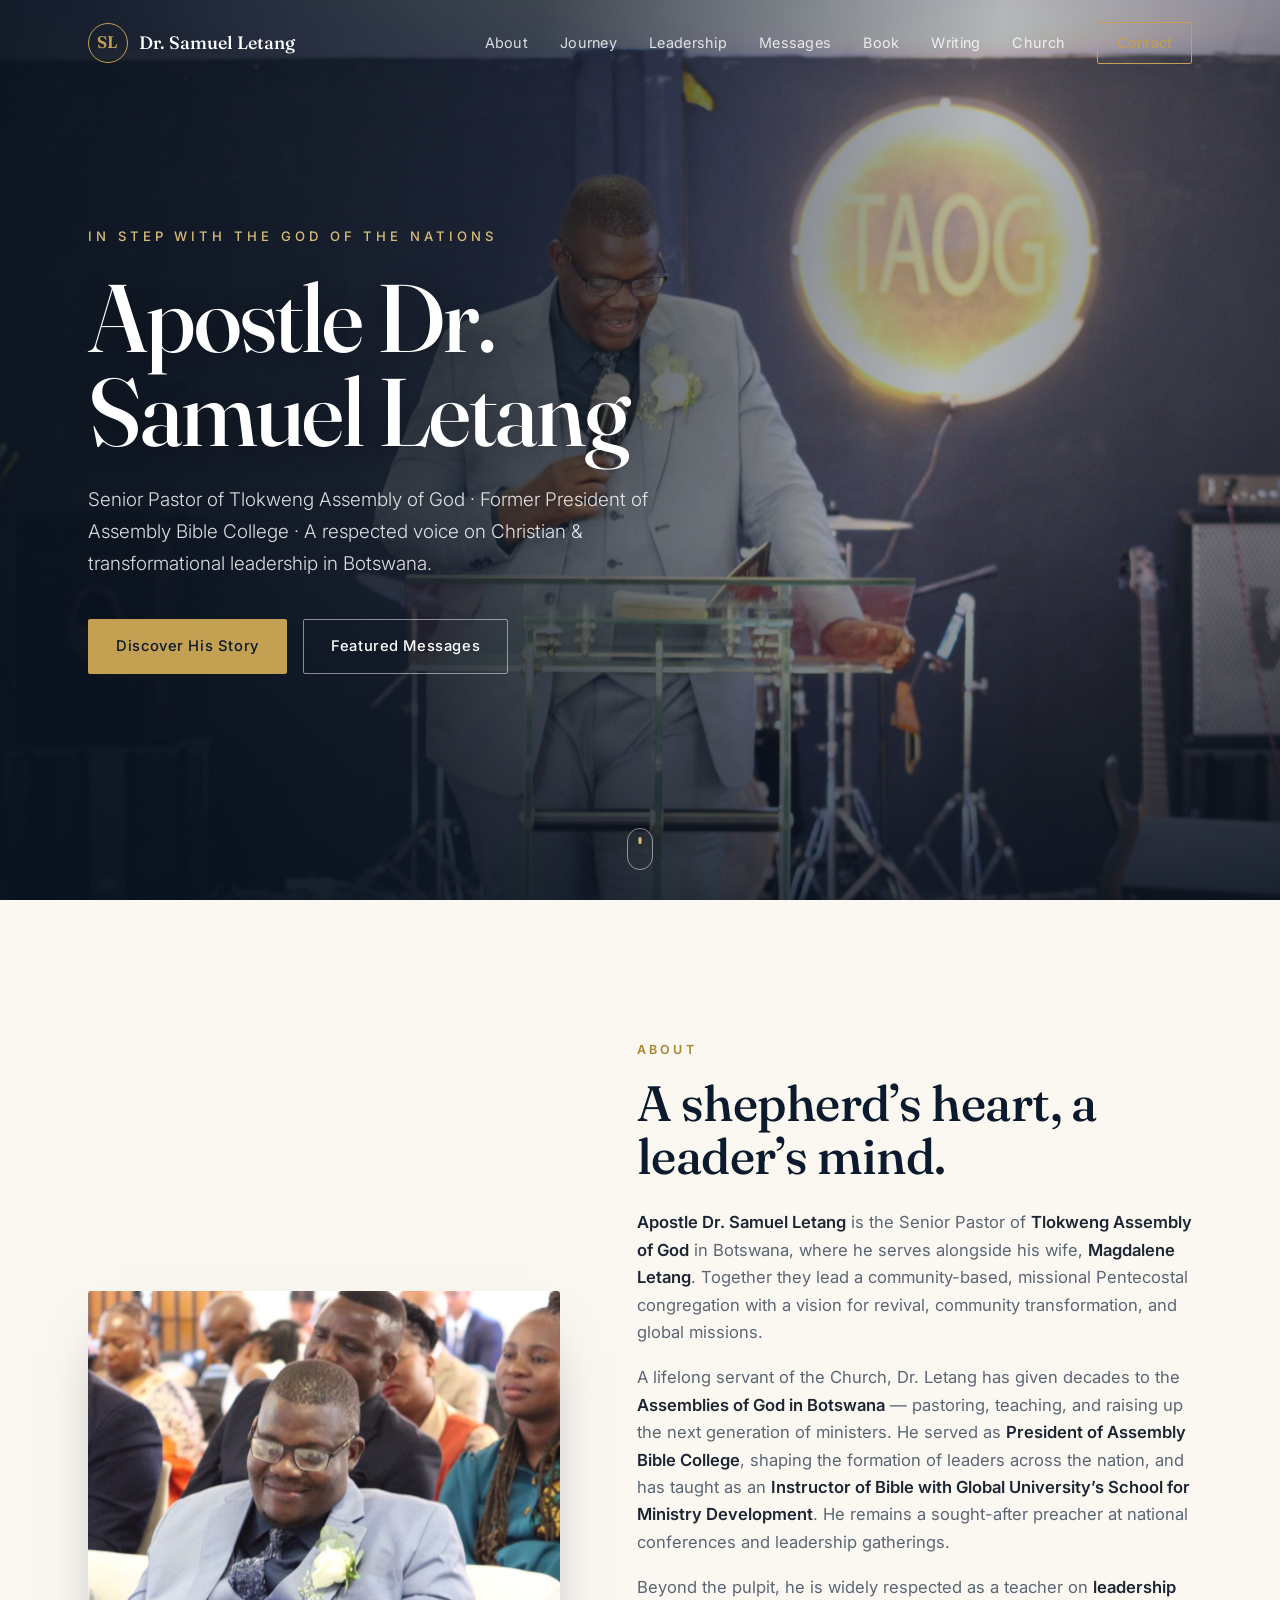
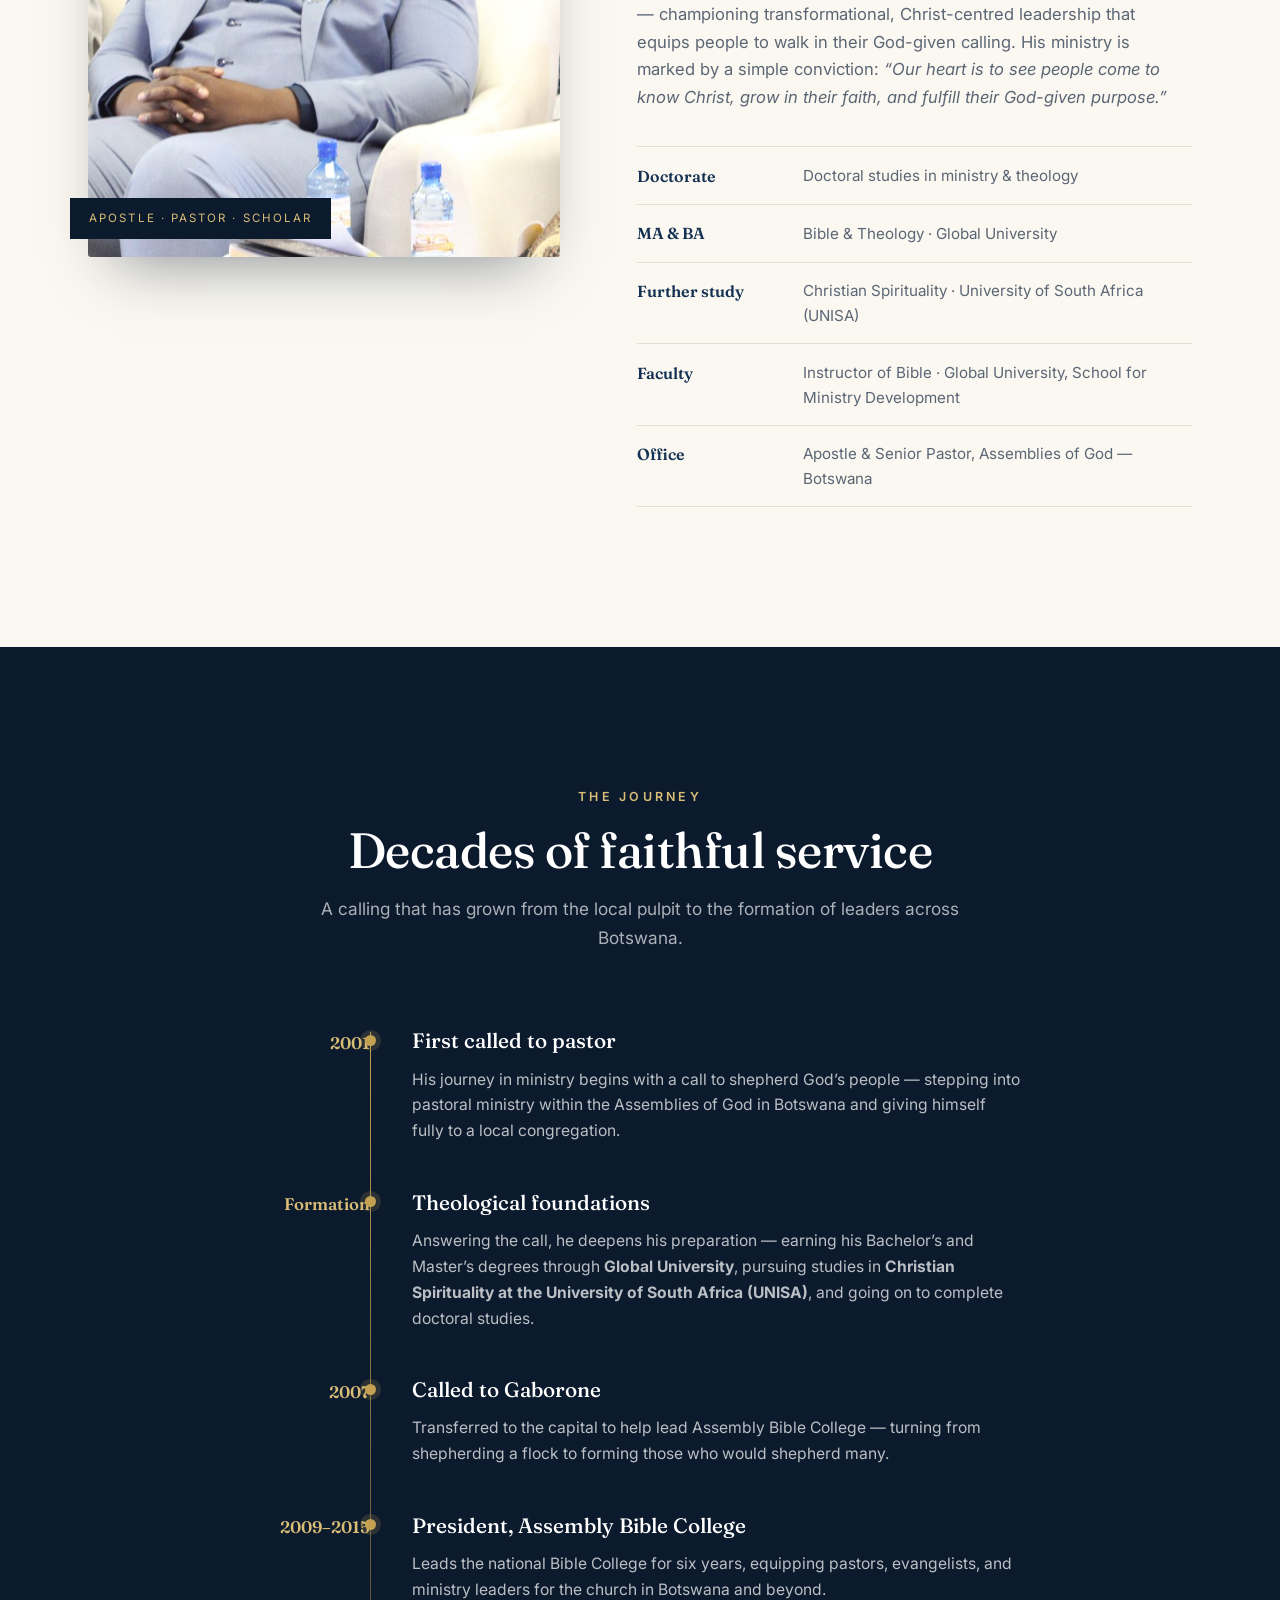
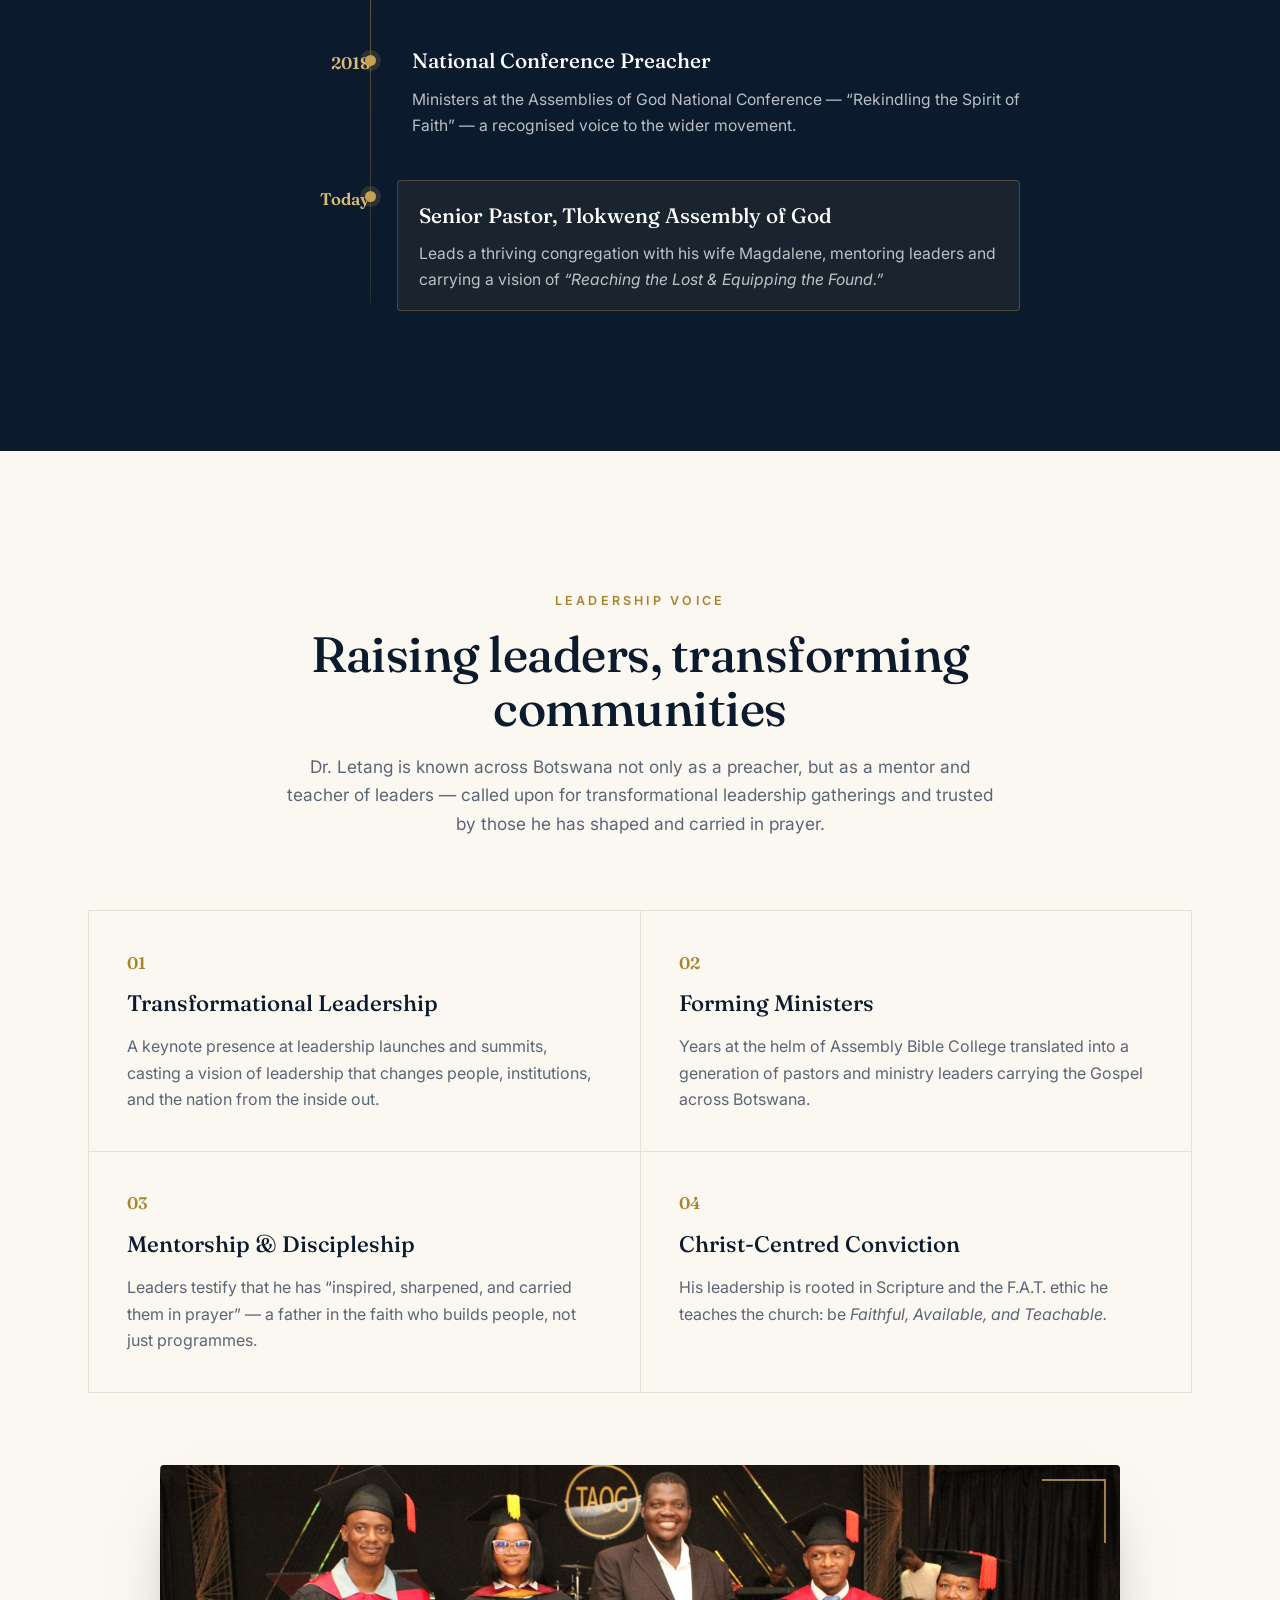
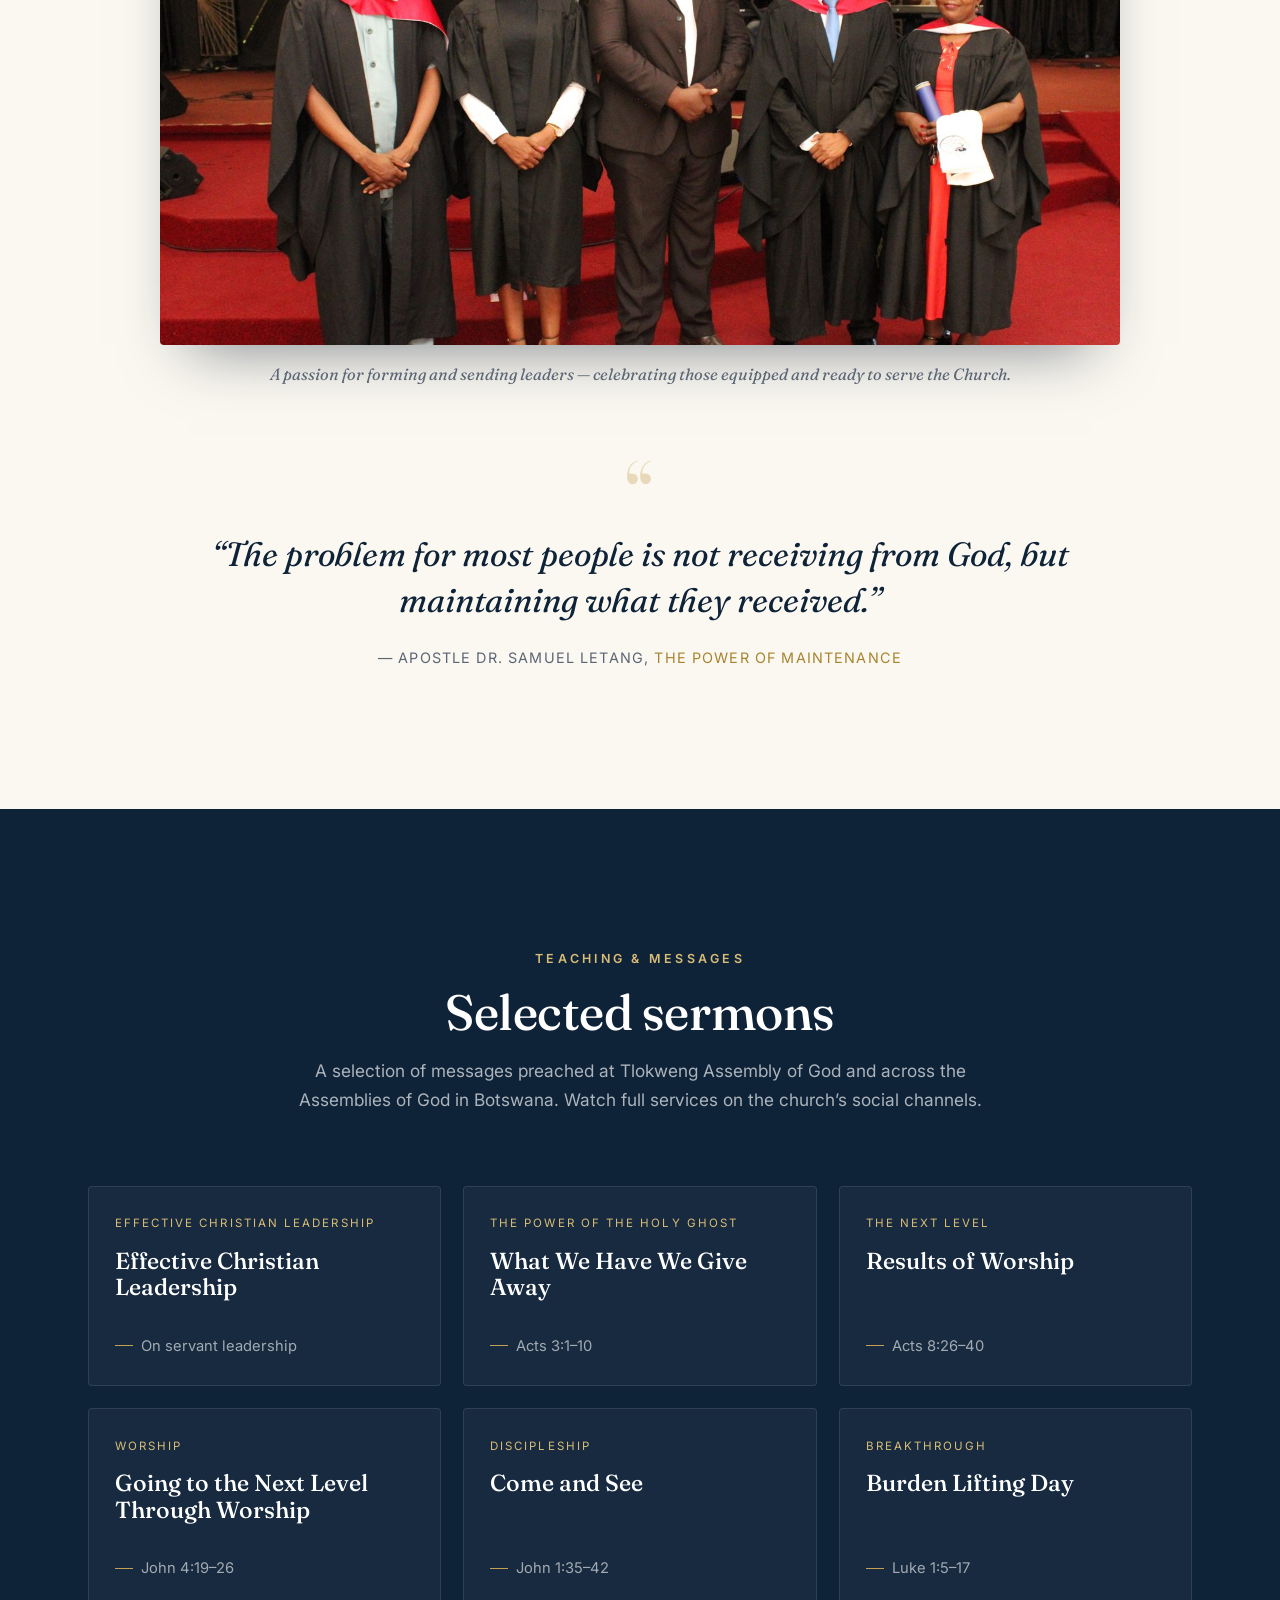
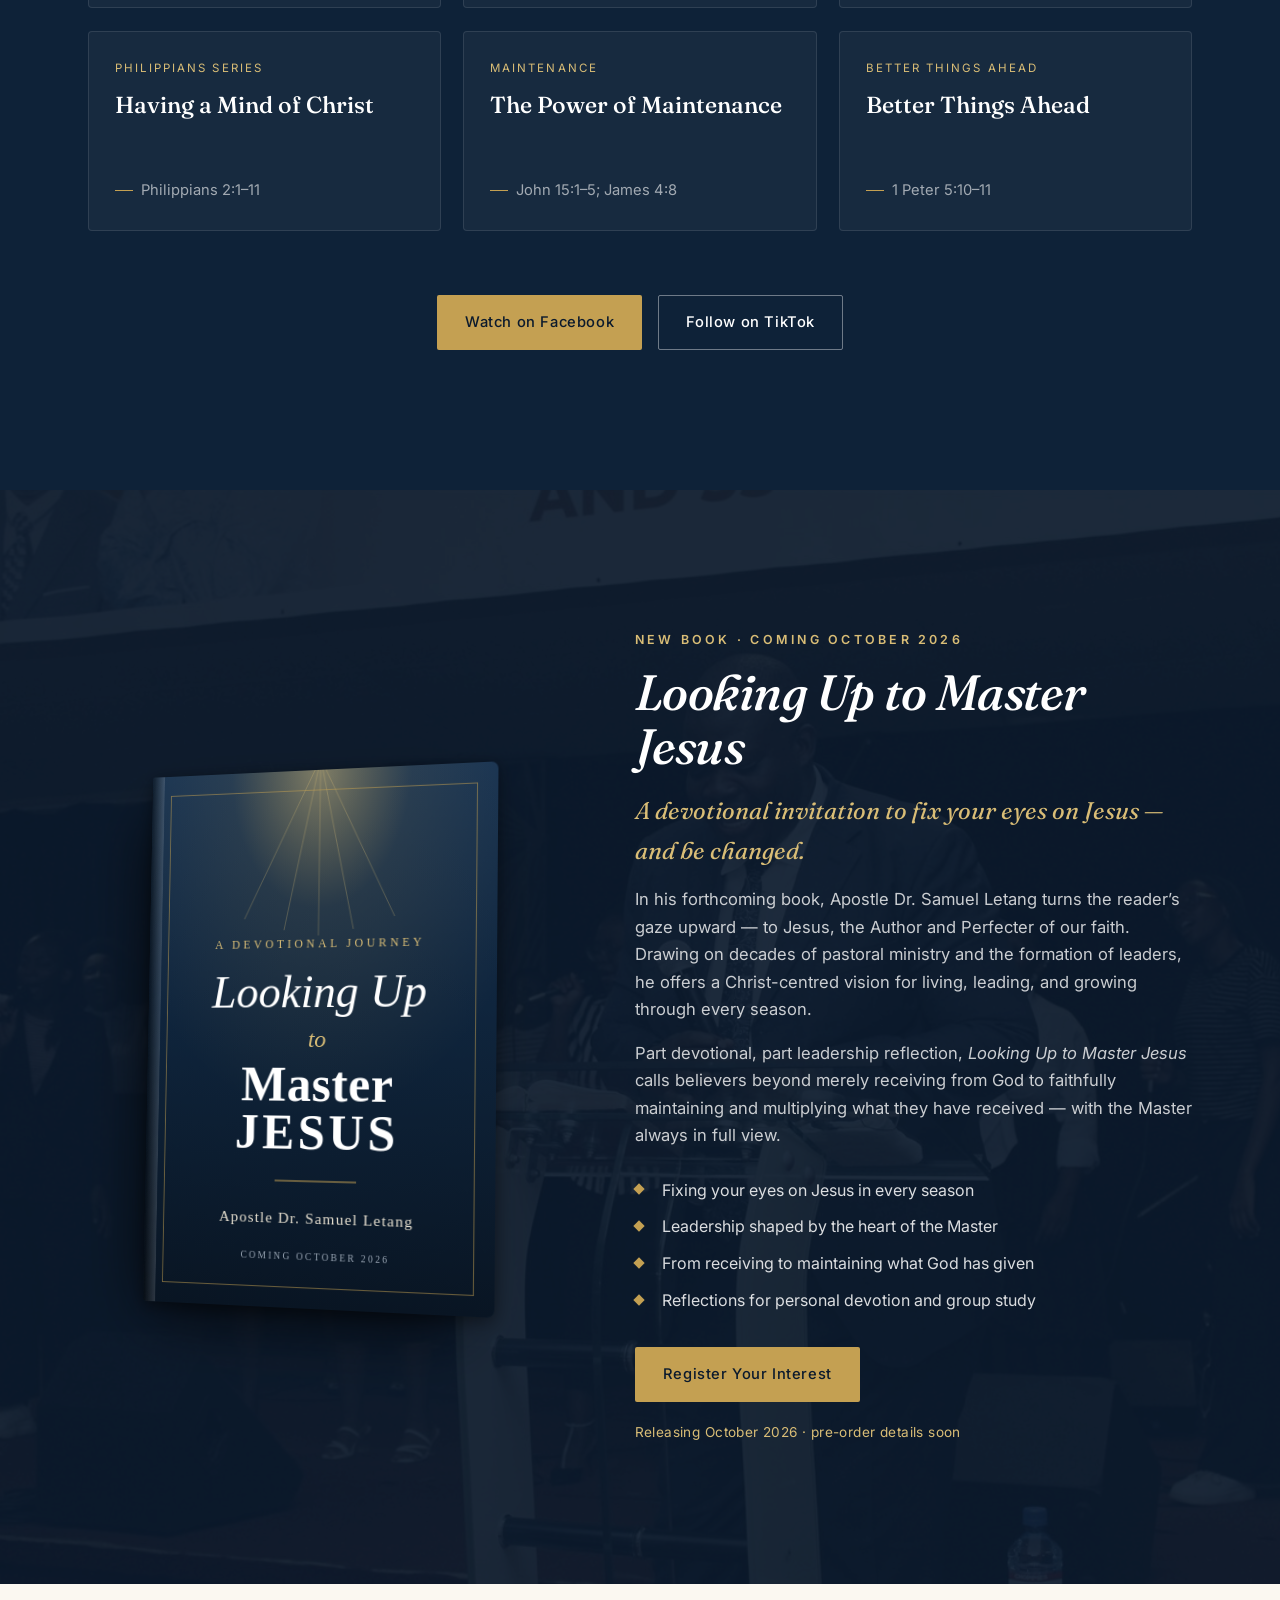
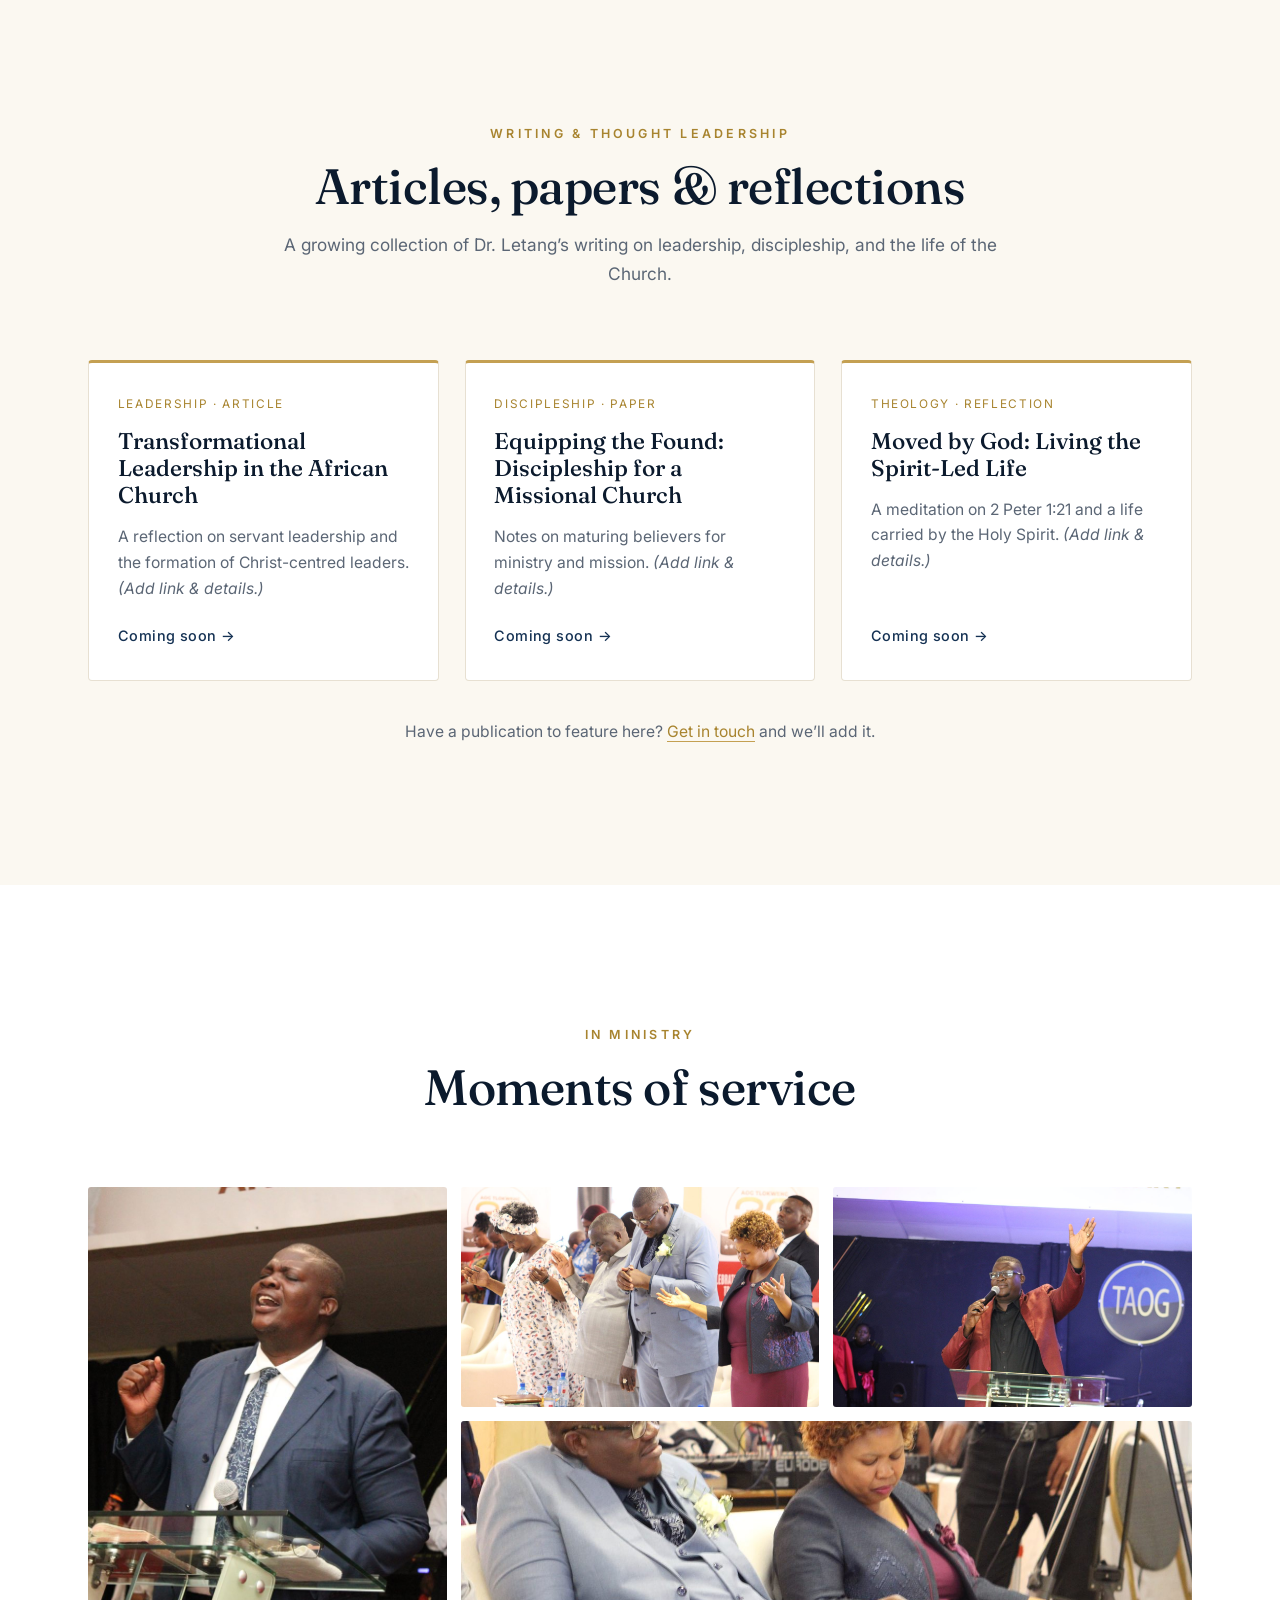
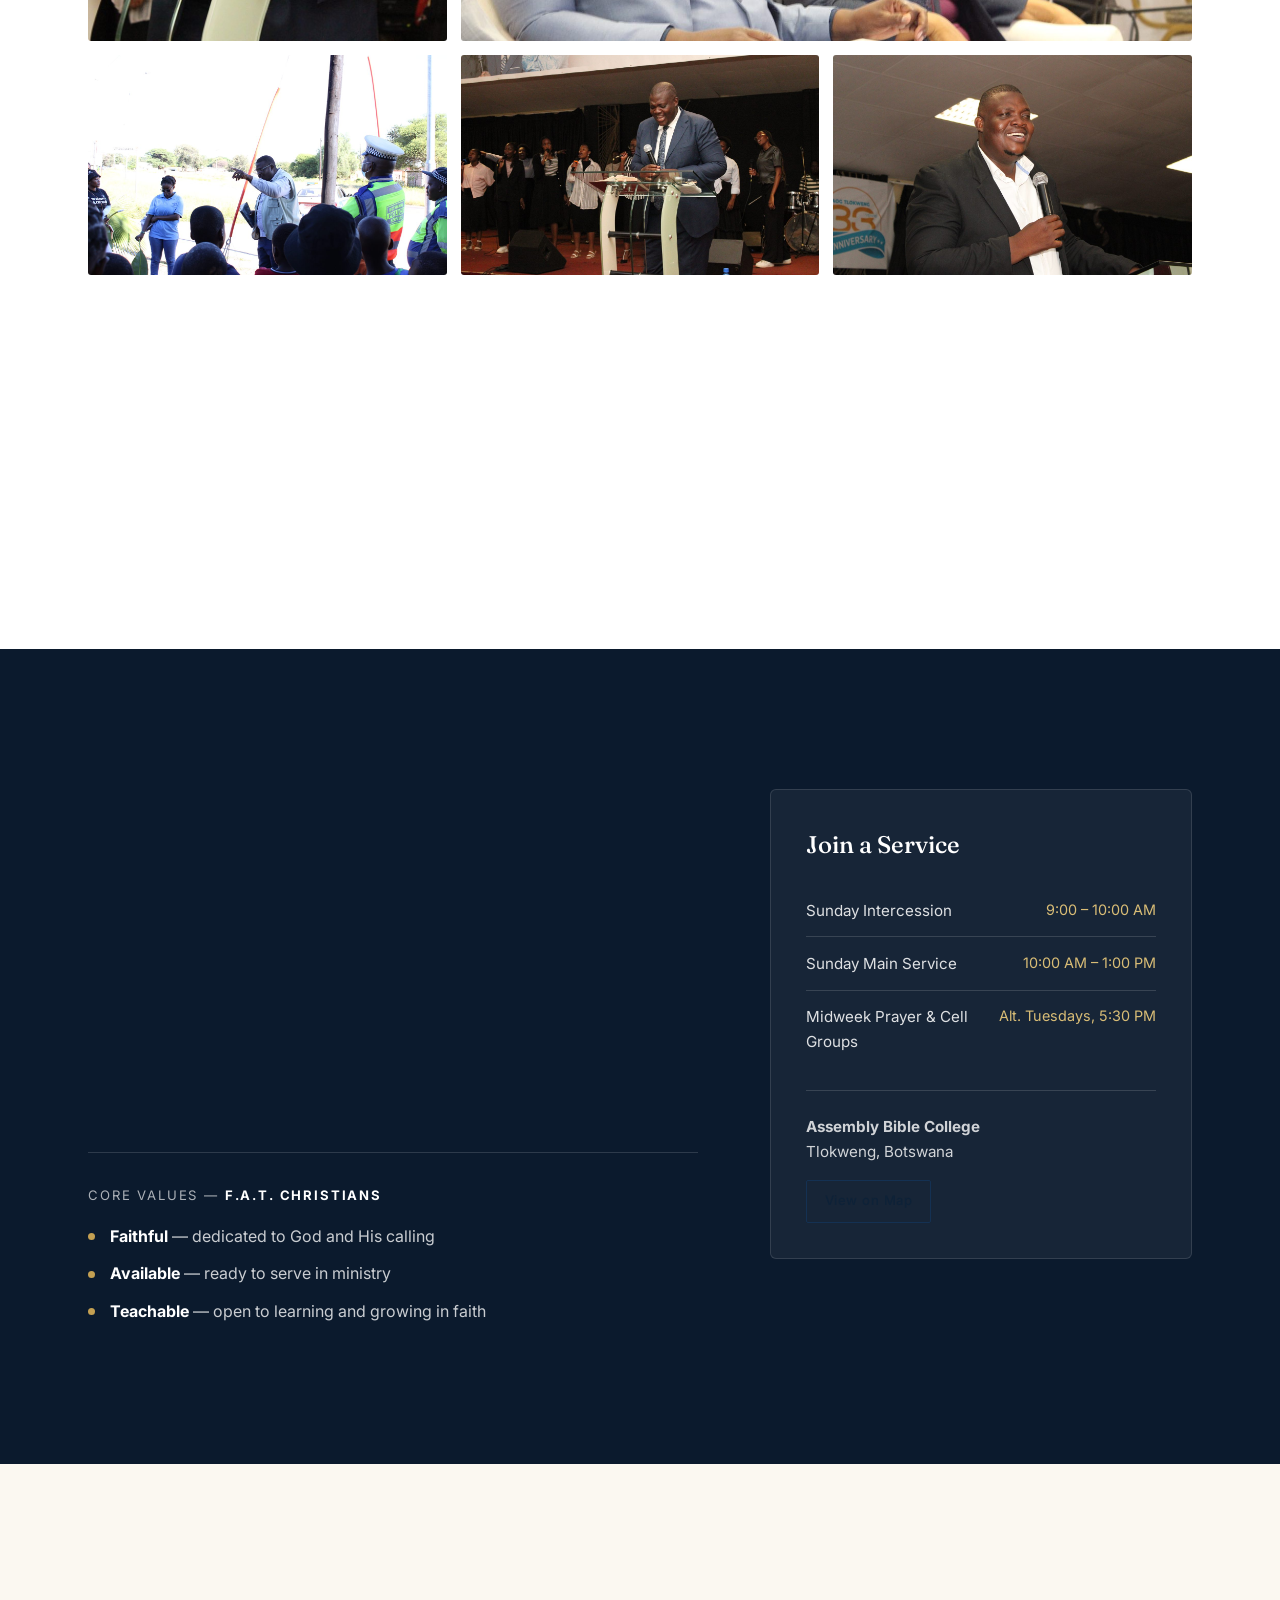
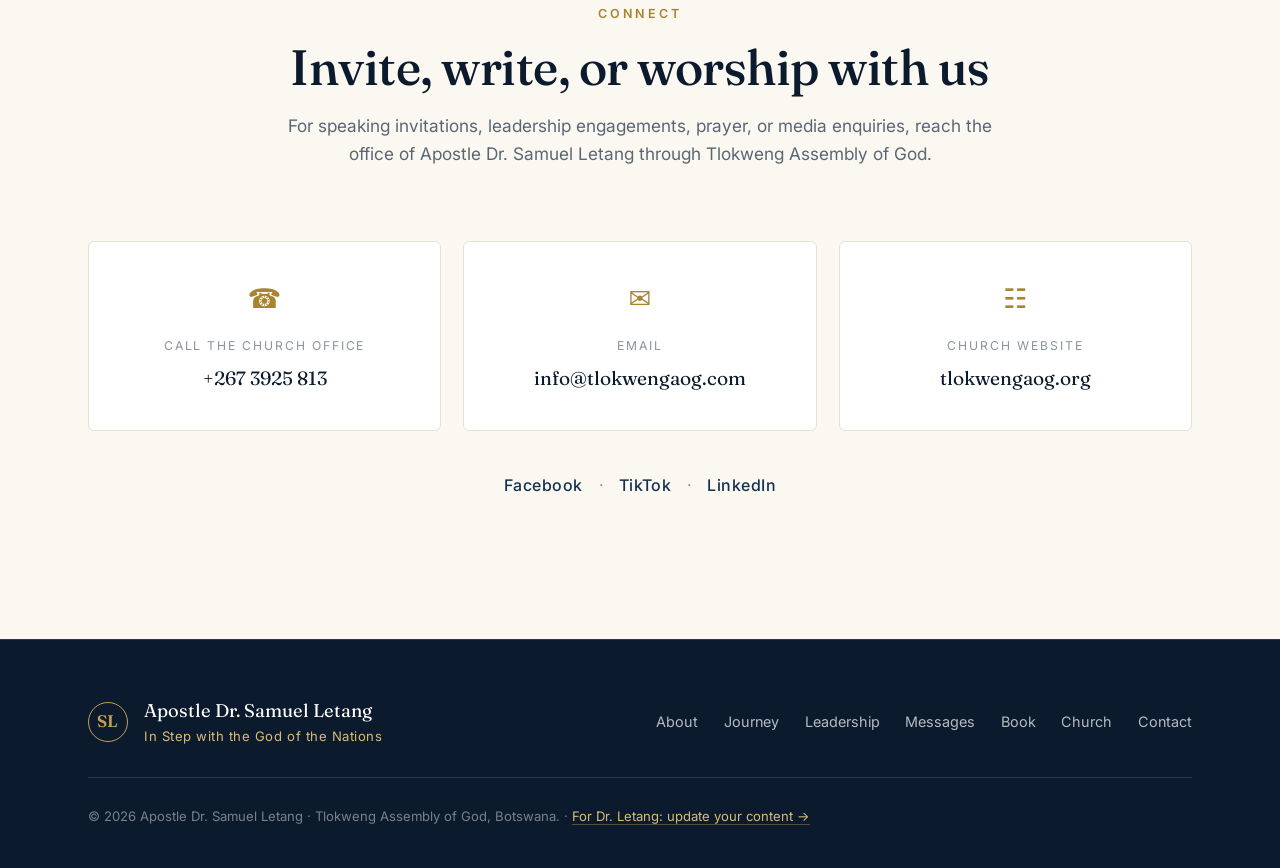
==== commit 6d38447c: "Add detailed content intake form (update.html) for Dr. Letang Standalone, noindex form to collect fu" ====
--- a/index.html
+++ b/index.html
@@ -466,7 +466,7 @@
         <a href="#church">Church</a>
         <a href="#contact">Contact</a>
       </nav>
-      <p class="footer__copy">&copy; <span id="year"></span> Apostle Dr. Samuel Letang &middot; Tlokweng Assembly of God, Botswana.</p>
+      <p class="footer__copy">&copy; <span id="year"></span> Apostle Dr. Samuel Letang &middot; Tlokweng Assembly of God, Botswana. &middot; <a href="update.html" style="color:var(--gold-2);border-bottom:1px solid rgba(196,160,82,.4);">For Dr. Letang: update your content &rarr;</a></p>
     </div>
   </footer>
 
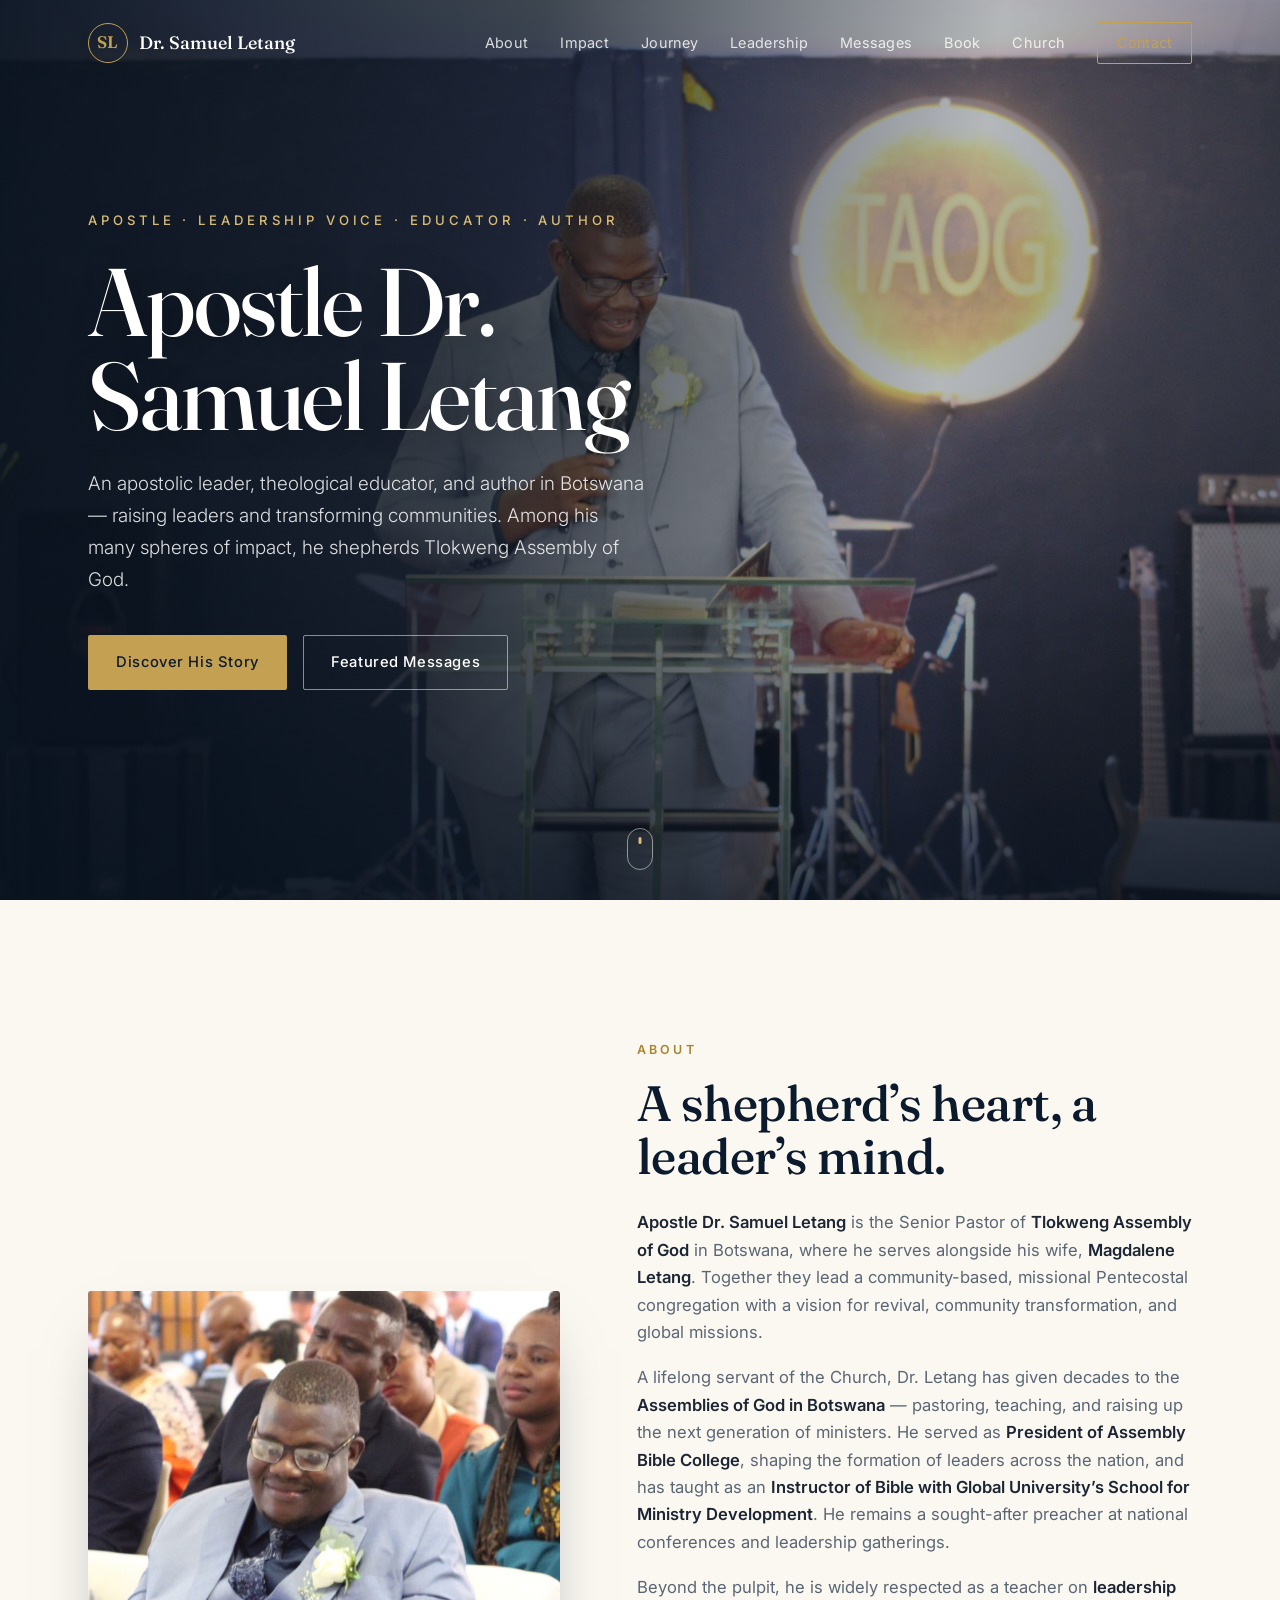
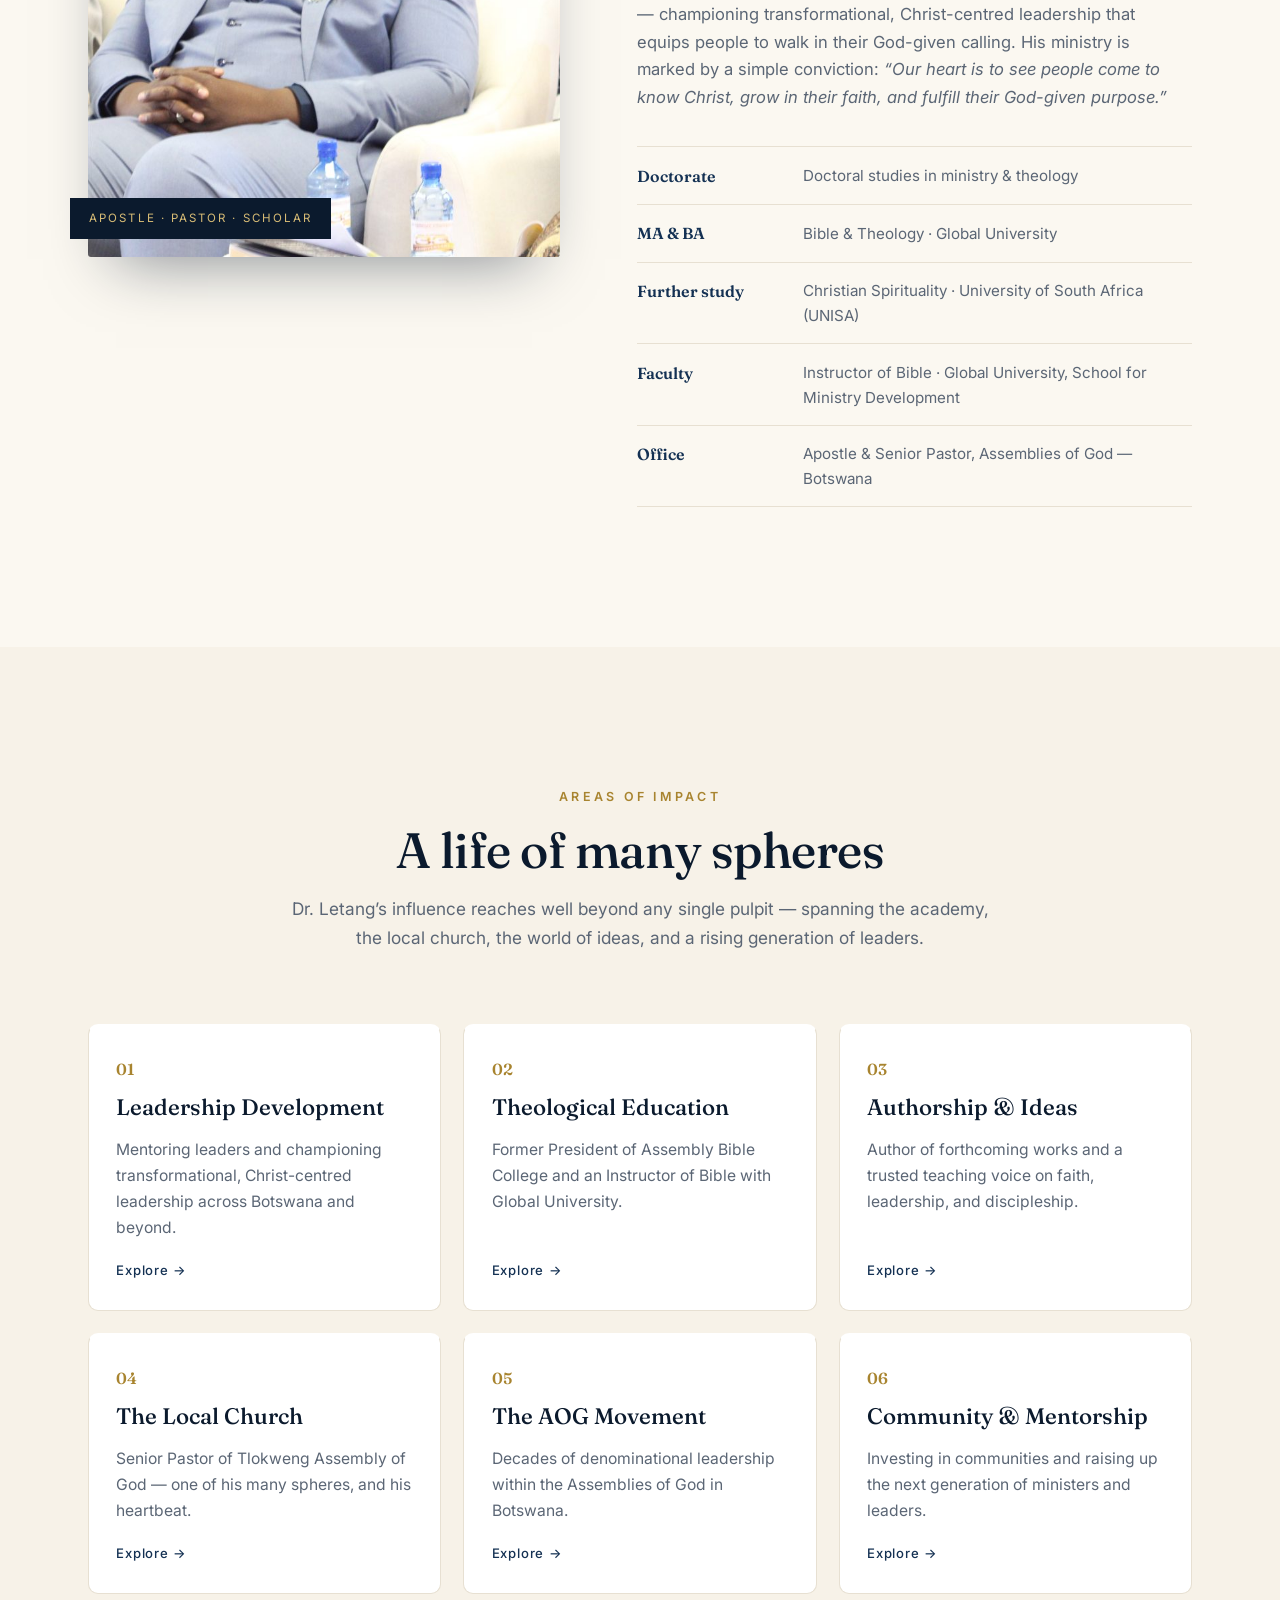
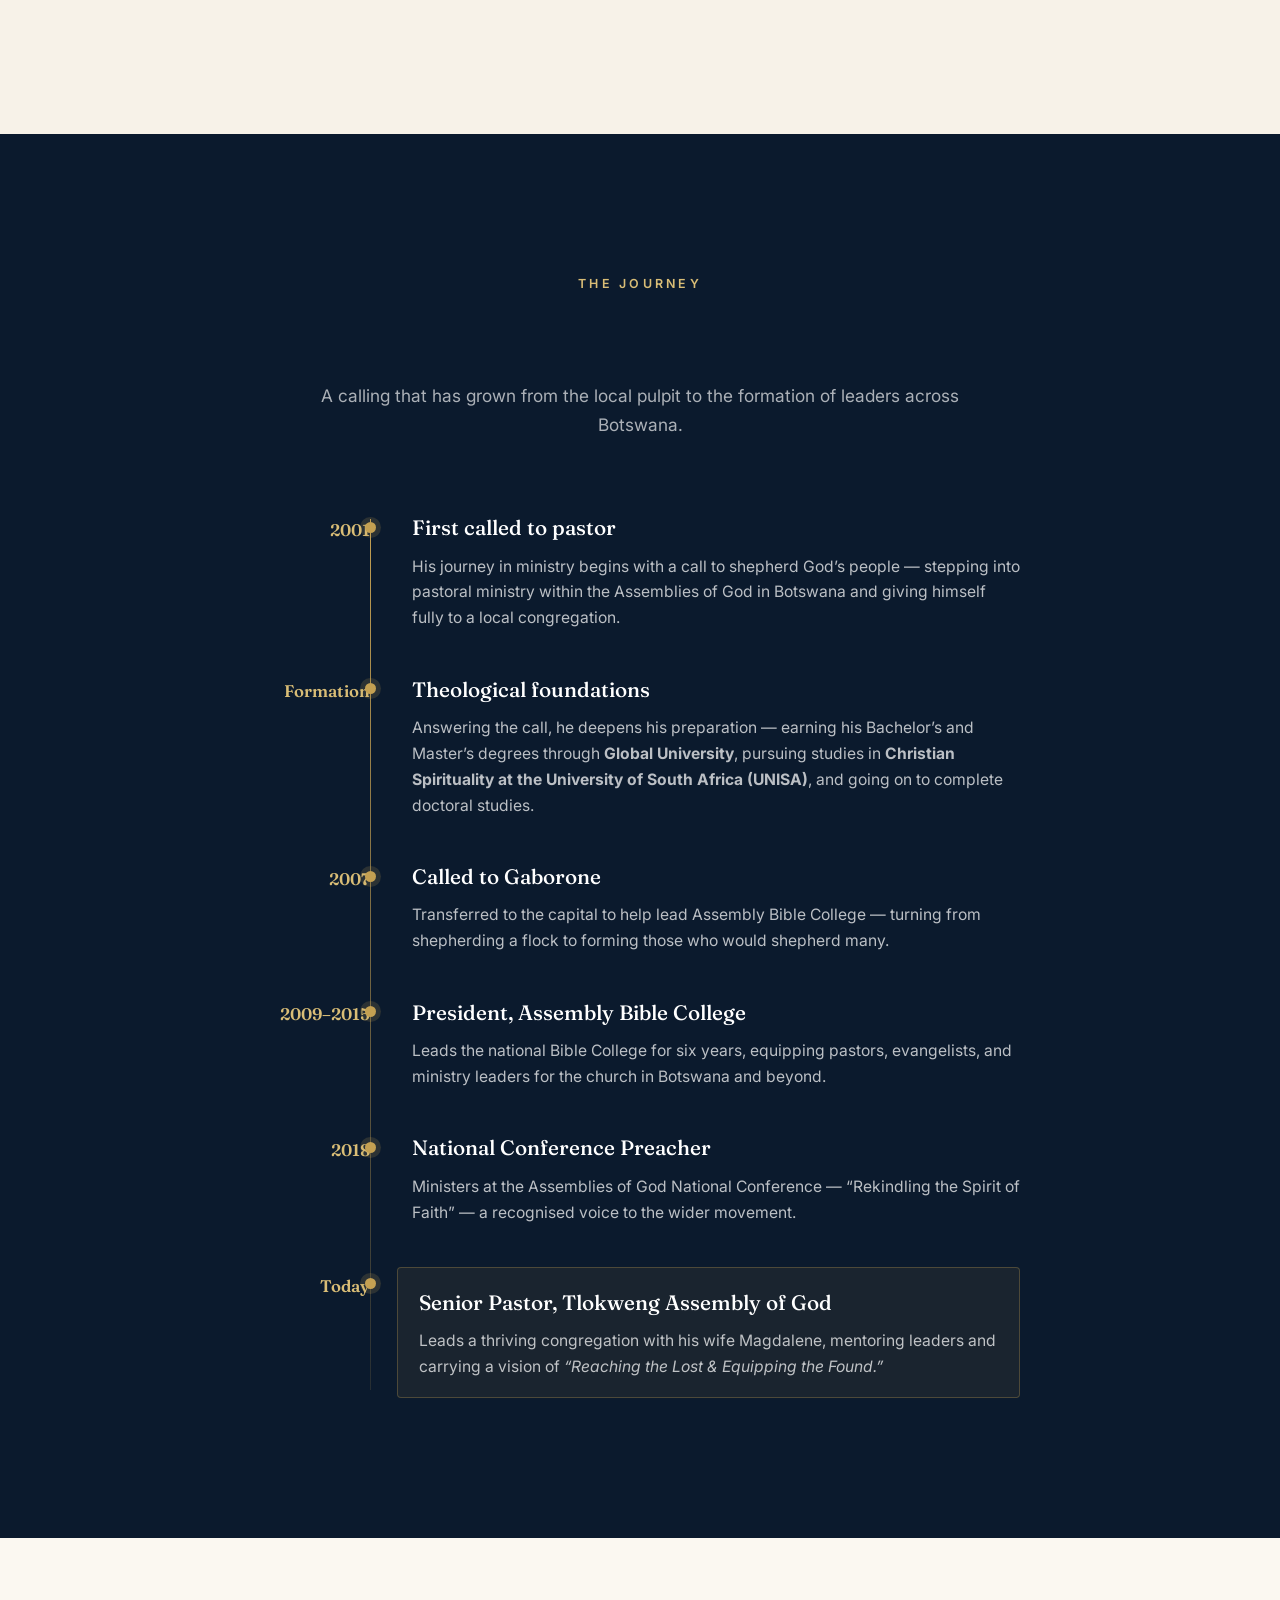
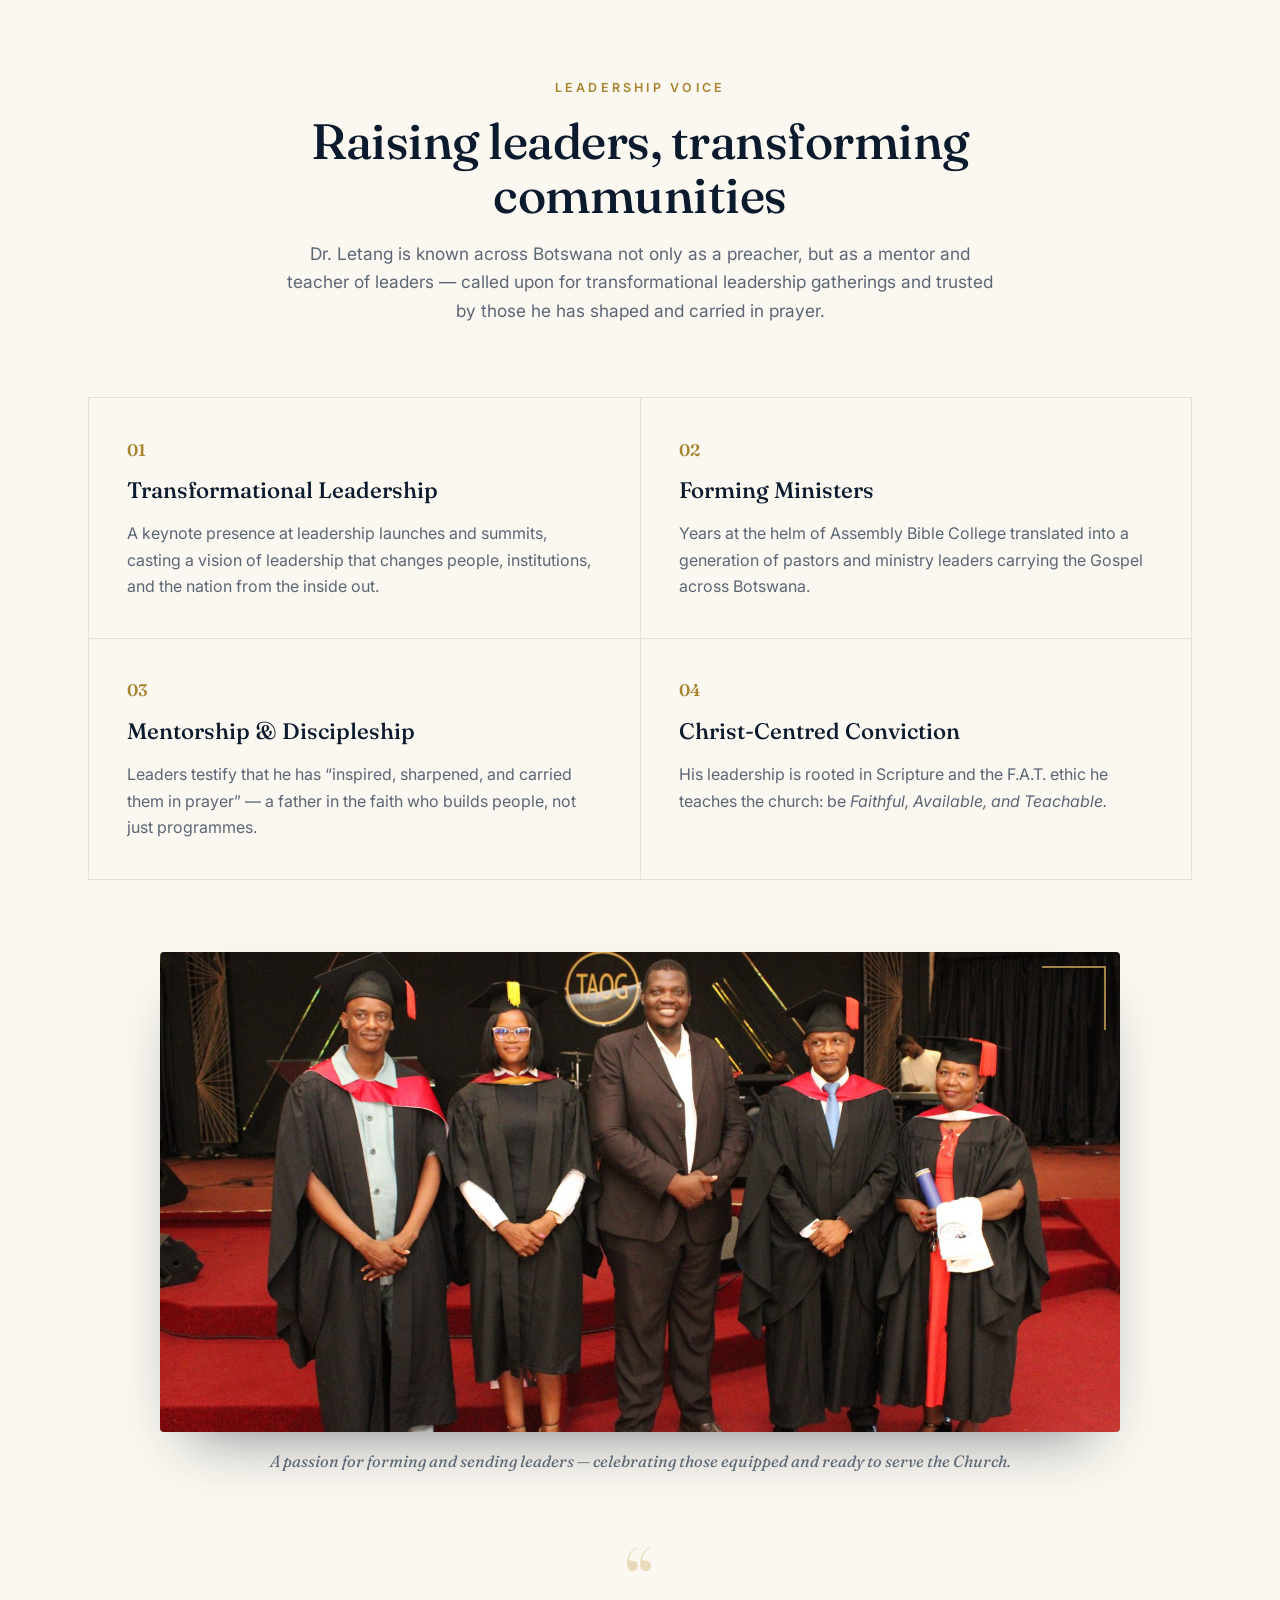
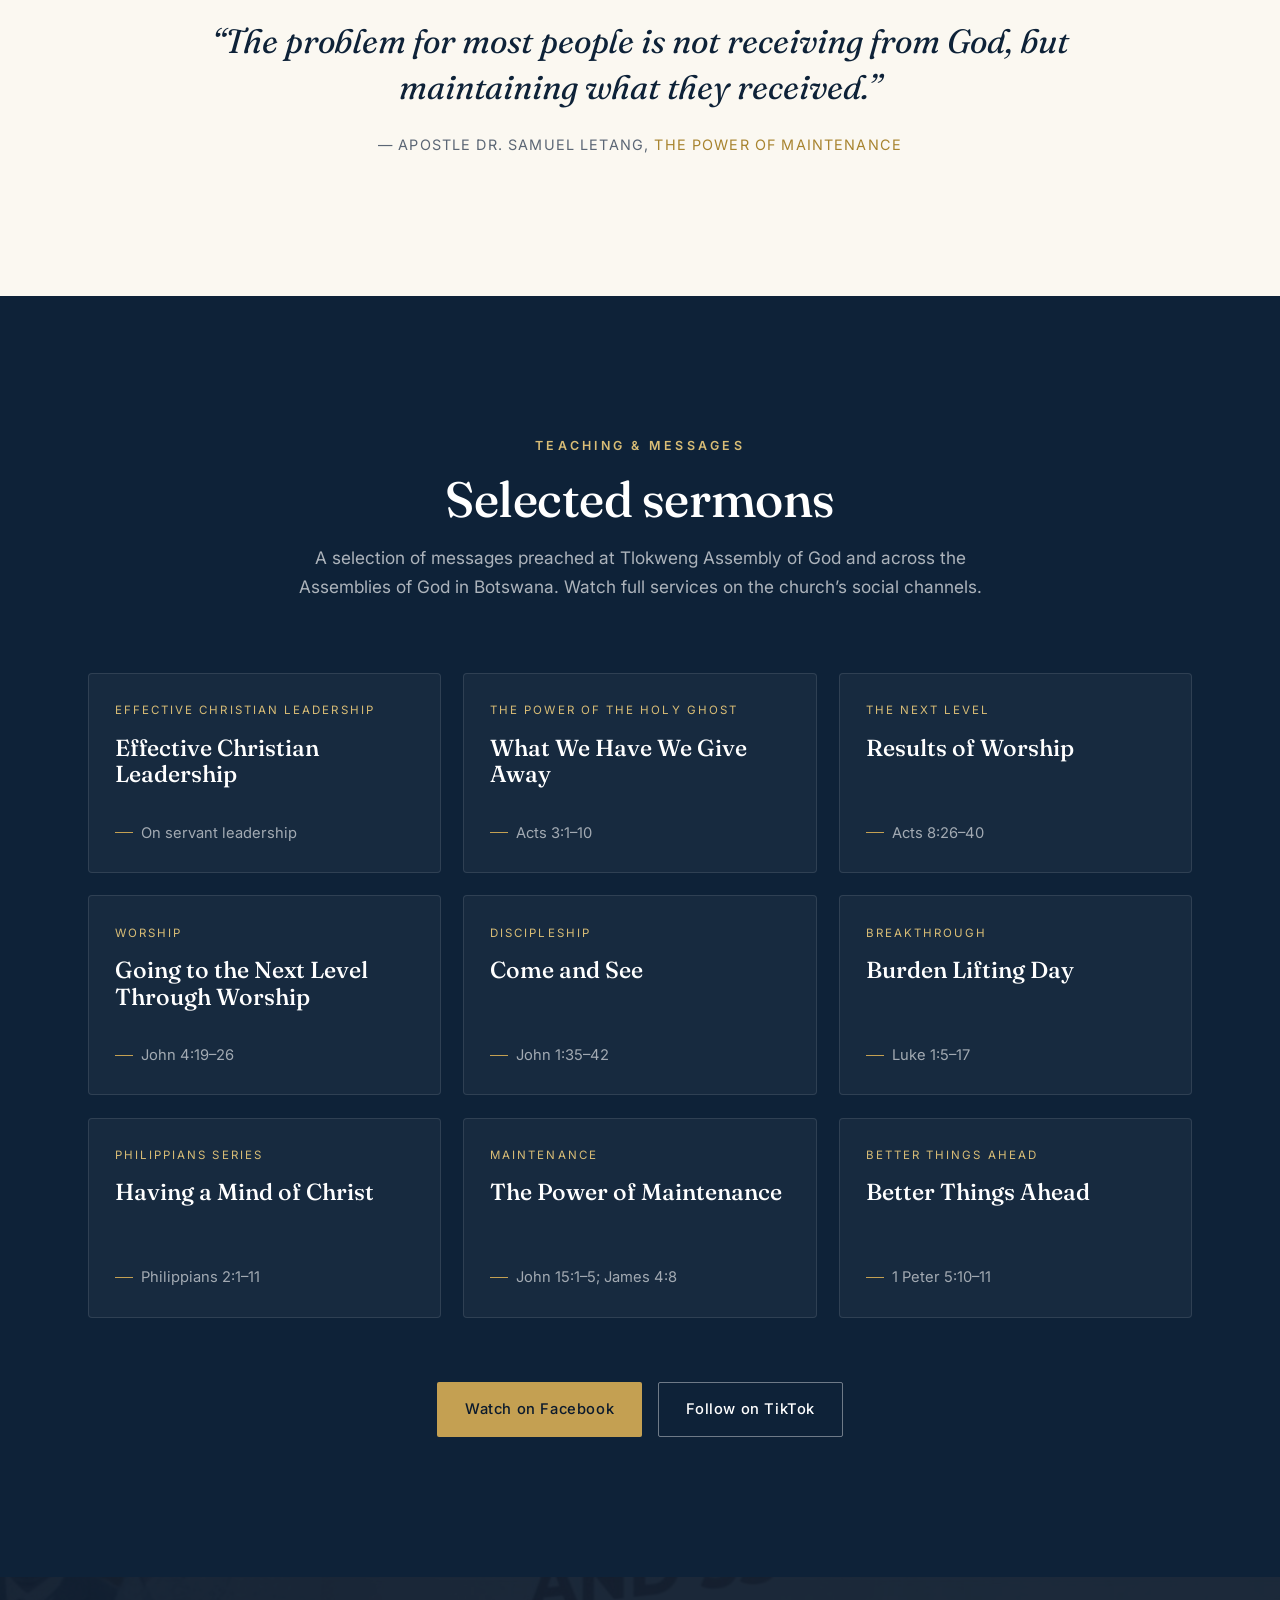
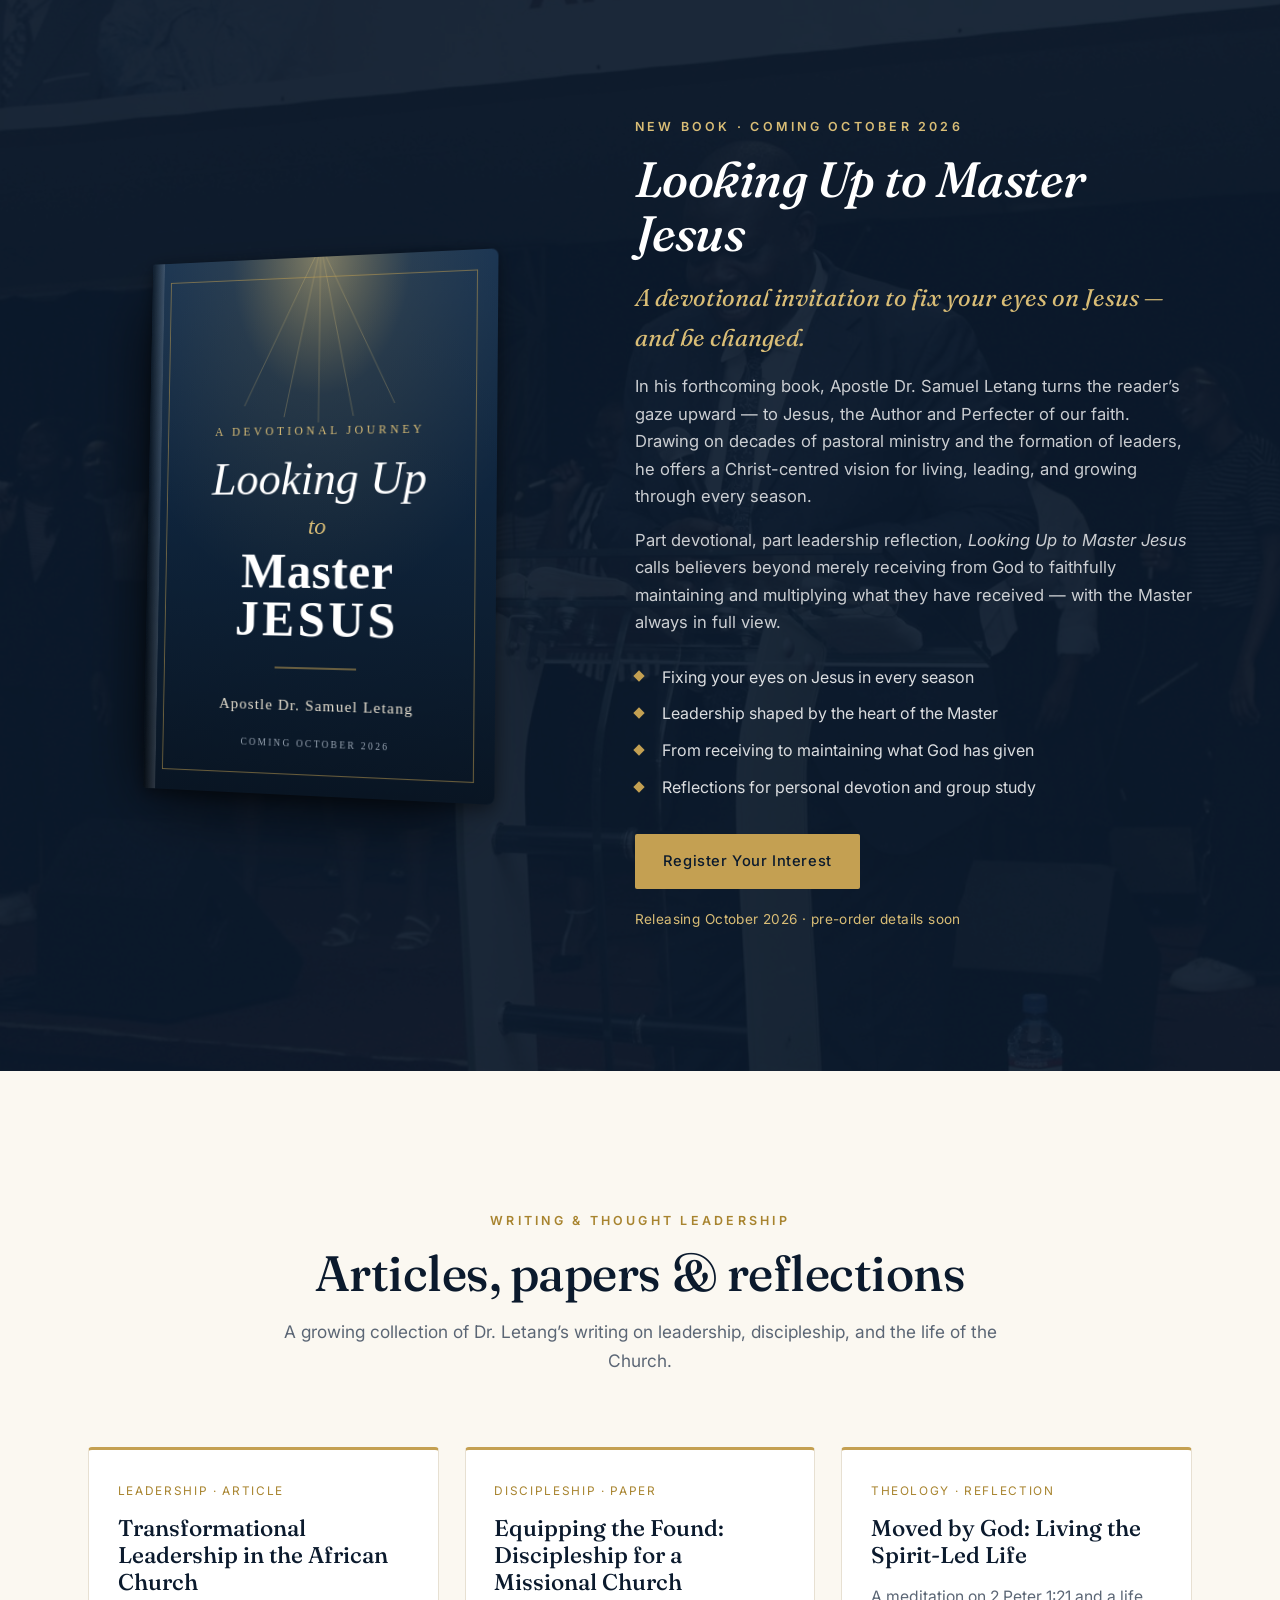
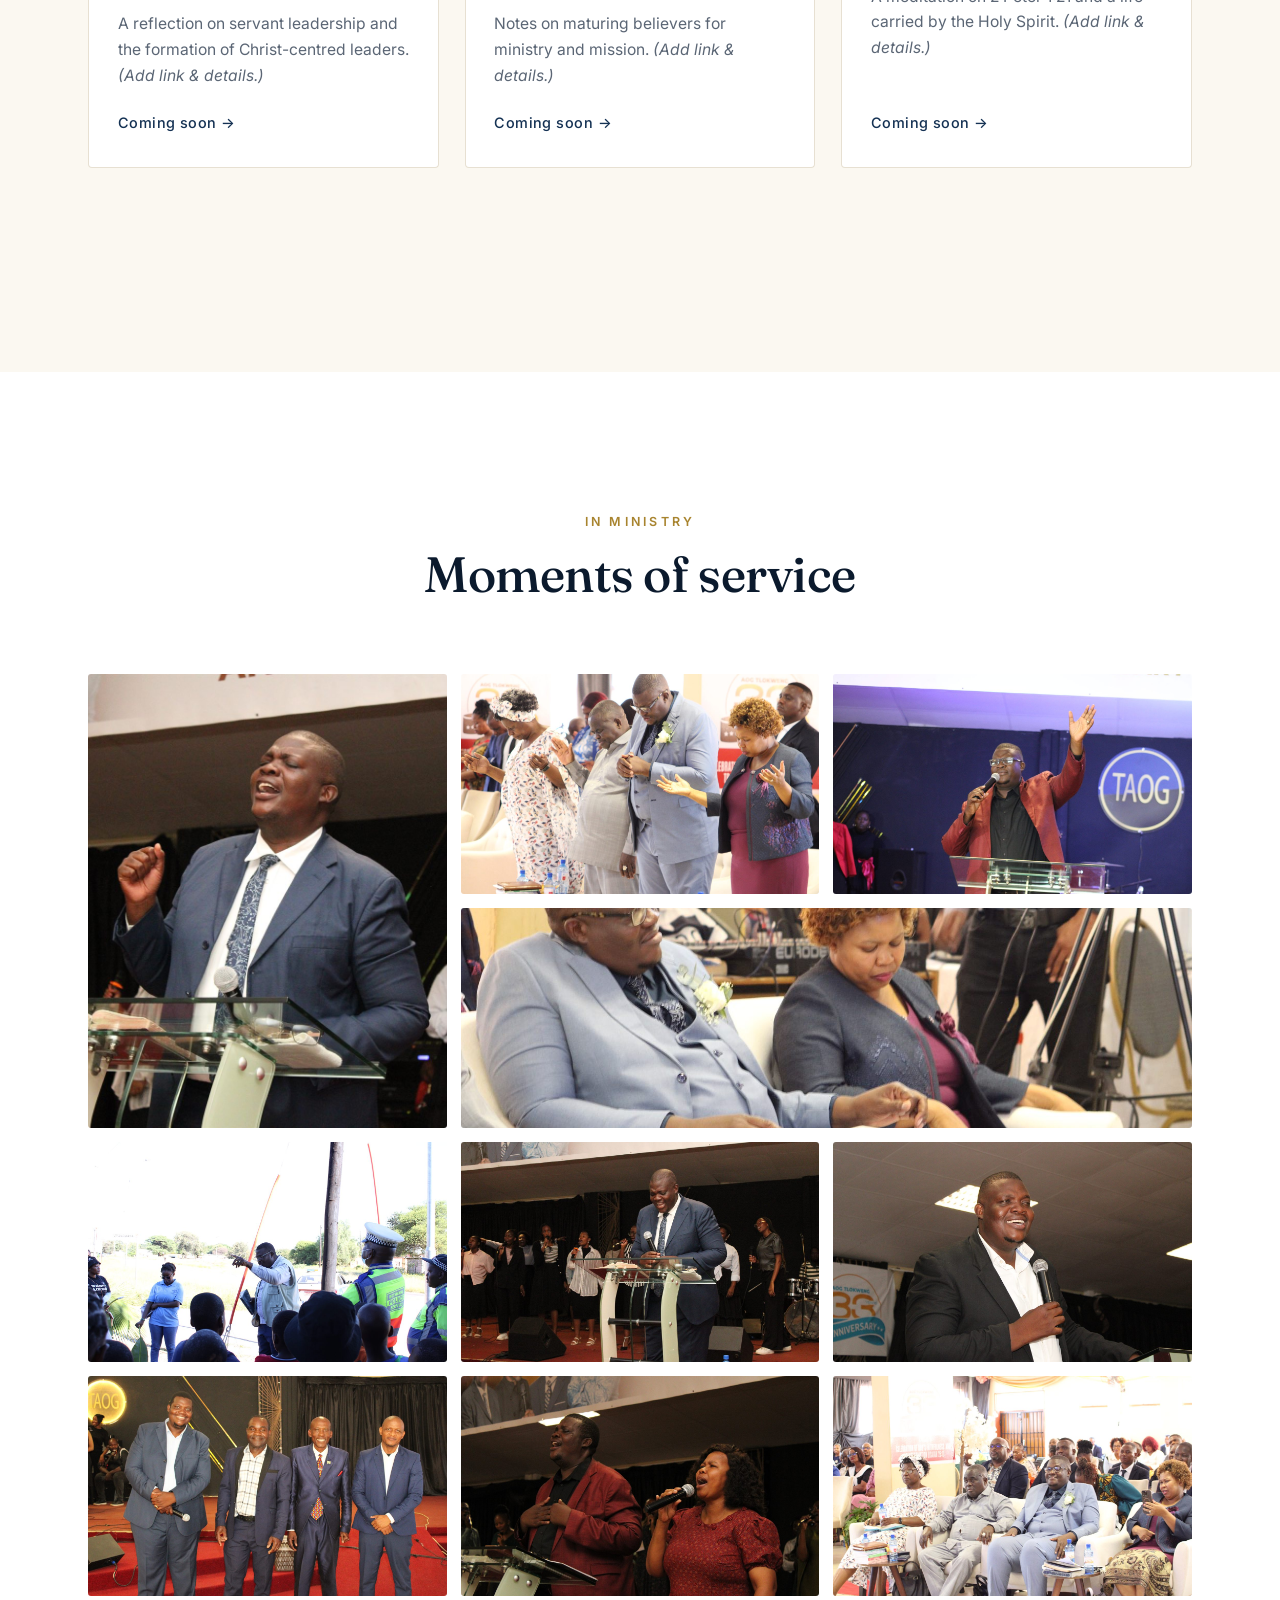
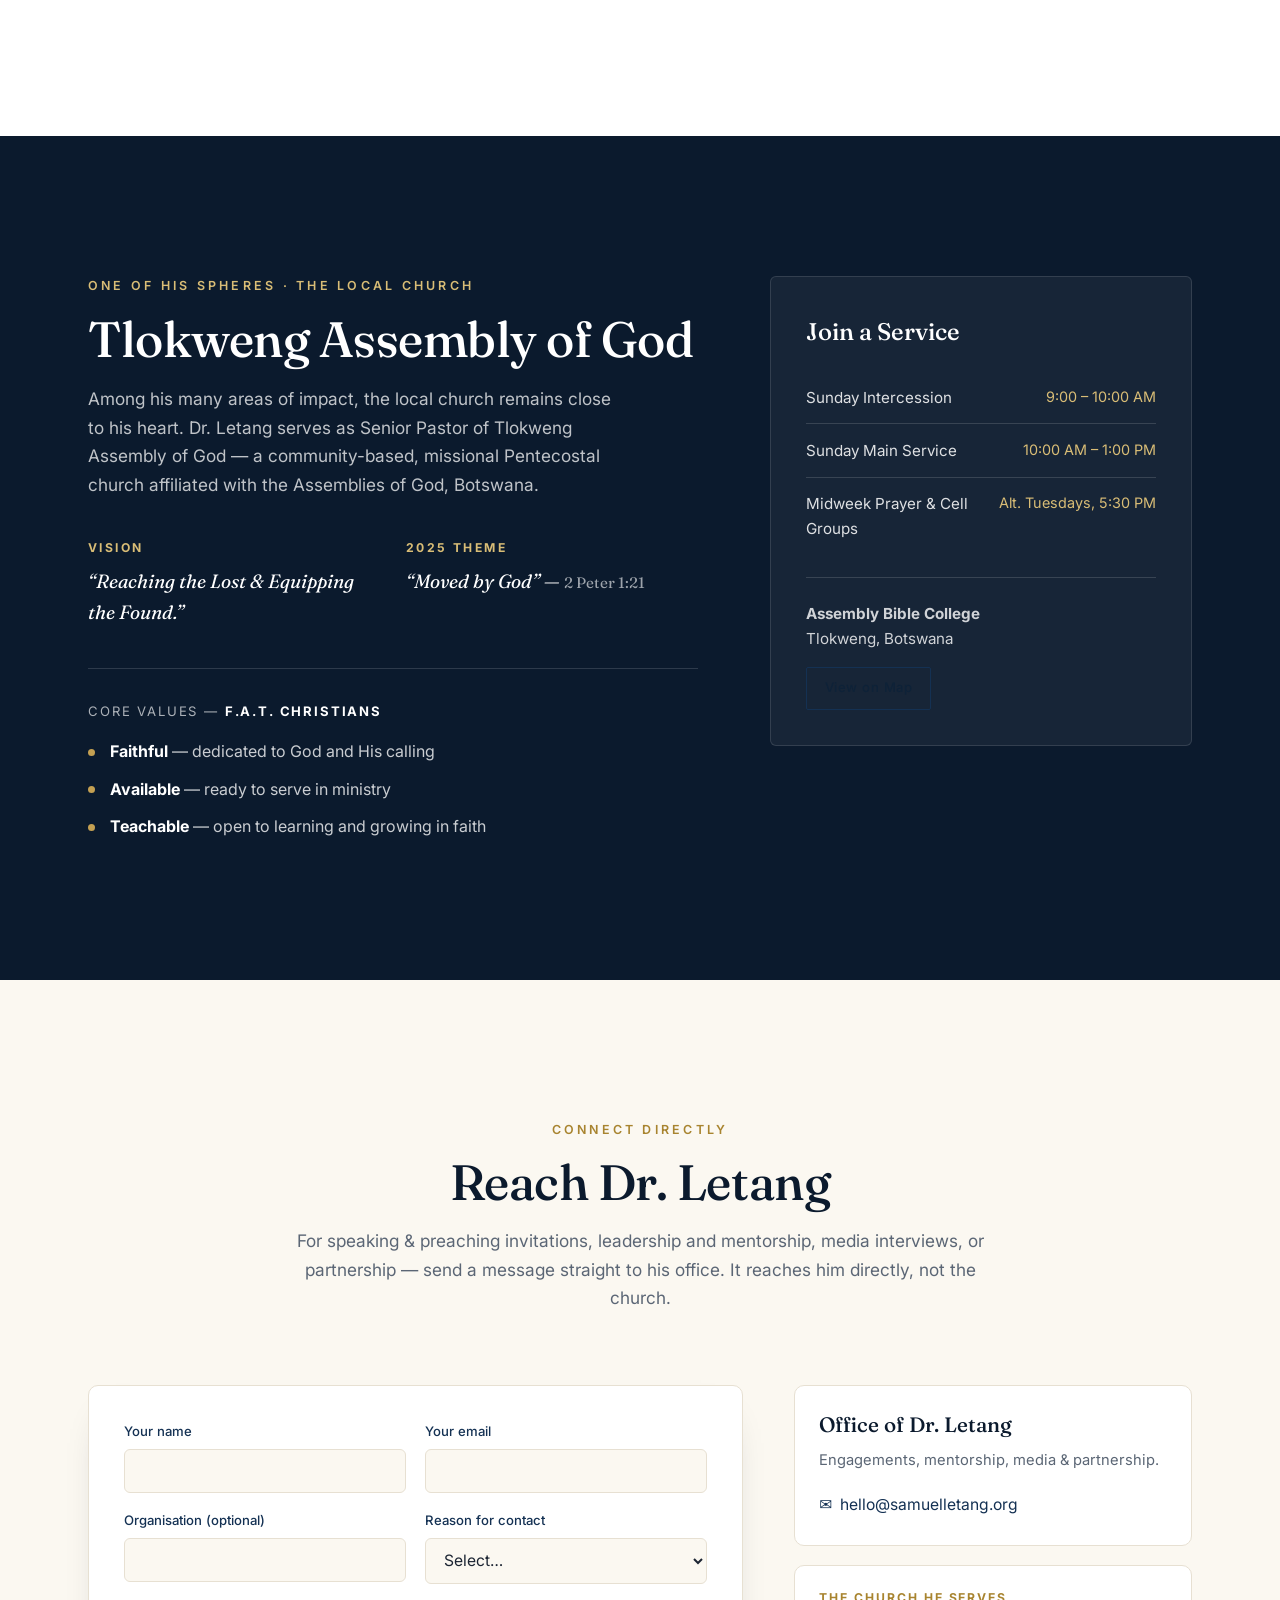
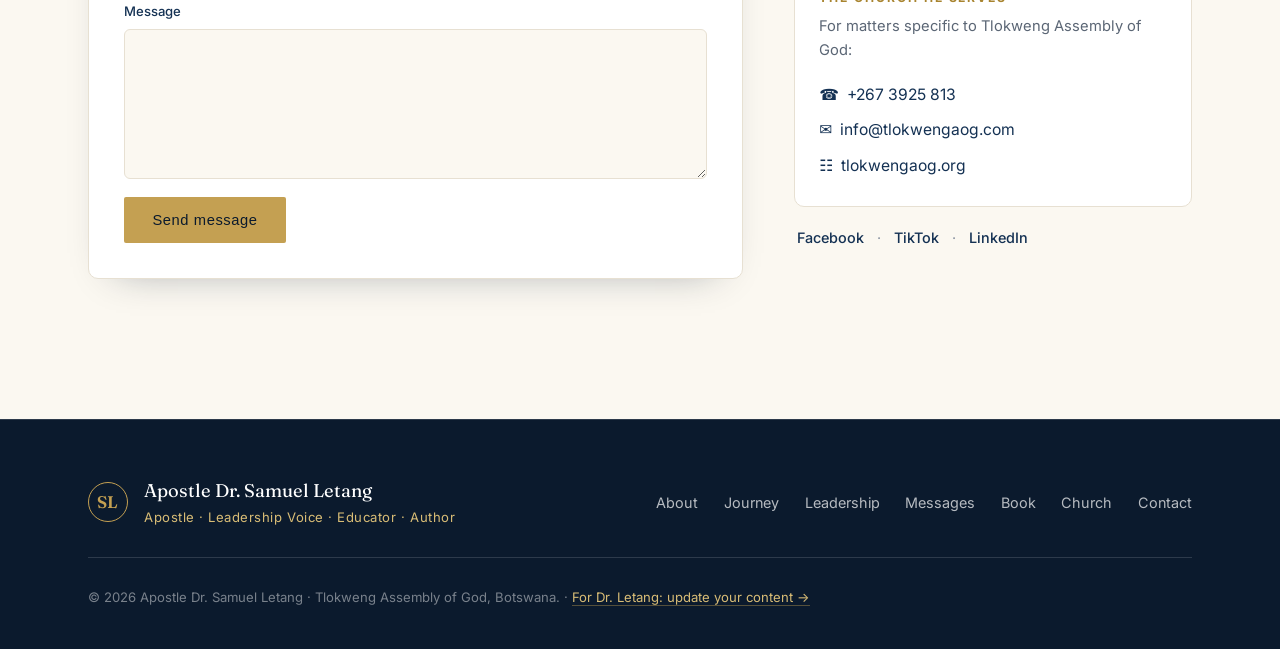
==== commit 206e07fa: "Brand Dr. Letang as the central figure; add direct contact form - Reframe site around the individual" ====
--- a/index.html
+++ b/index.html
@@ -33,11 +33,11 @@
       </a>
       <nav class="nav__links" aria-label="Primary">
         <a href="#about">About</a>
+        <a href="#impact">Impact</a>
         <a href="#journey">Journey</a>
         <a href="#leadership">Leadership</a>
         <a href="#messages">Messages</a>
         <a href="#book">Book</a>
-        <a href="#writing">Writing</a>
         <a href="#church">Church</a>
         <a href="#contact" class="nav__cta">Contact</a>
       </nav>
@@ -54,11 +54,11 @@
       <div class="hero__scrim"></div>
     </div>
     <div class="hero__content">
-      <p class="hero__eyebrow">In Step with the God of the Nations</p>
+      <p class="hero__eyebrow">Apostle &middot; Leadership Voice &middot; Educator &middot; Author</p>
       <h1 class="hero__title">Apostle Dr.<br />Samuel Letang</h1>
       <p class="hero__subtitle">
-        Senior Pastor of Tlokweng Assembly of God &middot; Former President of Assembly Bible College &middot;
-        A respected voice on Christian &amp; transformational leadership in Botswana.
+        An apostolic leader, theological educator, and author in Botswana &mdash; raising leaders and
+        transforming communities. Among his many spheres of impact, he shepherds Tlokweng Assembly of God.
       </p>
       <div class="hero__actions">
         <a href="#about" class="btn btn--gold">Discover His Story</a>
@@ -117,6 +117,55 @@
     </div>
   </section>
 
+  <!-- ===== AREAS OF IMPACT ===== -->
+  <section class="section impact" id="impact">
+    <div class="container">
+      <div class="section__head center">
+        <p class="eyebrow reveal">Areas of Impact</p>
+        <h2 class="section__title reveal">A life of many spheres</h2>
+        <p class="section__lead reveal">Dr. Letang&rsquo;s influence reaches well beyond any single pulpit &mdash; spanning the academy, the local church, the world of ideas, and a rising generation of leaders.</p>
+      </div>
+      <div class="impact-grid">
+        <a class="impact-card reveal" href="#leadership">
+          <span class="impact-card__num">01</span>
+          <h3>Leadership Development</h3>
+          <p>Mentoring leaders and championing transformational, Christ-centred leadership across Botswana and beyond.</p>
+          <span class="impact-card__go">Explore &rarr;</span>
+        </a>
+        <a class="impact-card reveal" href="#journey">
+          <span class="impact-card__num">02</span>
+          <h3>Theological Education</h3>
+          <p>Former President of Assembly Bible College and an Instructor of Bible with Global University.</p>
+          <span class="impact-card__go">Explore &rarr;</span>
+        </a>
+        <a class="impact-card reveal" href="#book">
+          <span class="impact-card__num">03</span>
+          <h3>Authorship &amp; Ideas</h3>
+          <p>Author of forthcoming works and a trusted teaching voice on faith, leadership, and discipleship.</p>
+          <span class="impact-card__go">Explore &rarr;</span>
+        </a>
+        <a class="impact-card reveal" href="#church">
+          <span class="impact-card__num">04</span>
+          <h3>The Local Church</h3>
+          <p>Senior Pastor of Tlokweng Assembly of God &mdash; one of his many spheres, and his heartbeat.</p>
+          <span class="impact-card__go">Explore &rarr;</span>
+        </a>
+        <a class="impact-card reveal" href="#journey">
+          <span class="impact-card__num">05</span>
+          <h3>The AOG Movement</h3>
+          <p>Decades of denominational leadership within the Assemblies of God in Botswana.</p>
+          <span class="impact-card__go">Explore &rarr;</span>
+        </a>
+        <a class="impact-card reveal" href="#gallery">
+          <span class="impact-card__num">06</span>
+          <h3>Community &amp; Mentorship</h3>
+          <p>Investing in communities and raising up the next generation of ministers and leaders.</p>
+          <span class="impact-card__go">Explore &rarr;</span>
+        </a>
+      </div>
+    </div>
+  </section>
+
   <!-- ===== JOURNEY / TIMELINE ===== -->
   <section class="section journey" id="journey">
     <div class="container">
@@ -364,11 +413,12 @@
   <section class="section church" id="church">
     <div class="container church__grid">
       <div class="church__body">
-        <p class="eyebrow reveal">The Church He Leads</p>
+        <p class="eyebrow reveal">One of His Spheres &middot; The Local Church</p>
         <h2 class="section__title reveal">Tlokweng Assembly of God</h2>
         <p class="church__lead reveal">
-          A community-based, missional Pentecostal church in Tlokweng, Botswana &mdash; affiliated with the
-          Assemblies of God, Botswana, and based at the Assembly Bible College.
+          Among his many areas of impact, the local church remains close to his heart. Dr. Letang serves
+          as Senior Pastor of Tlokweng Assembly of God &mdash; a community-based, missional Pentecostal
+          church affiliated with the Assemblies of God, Botswana.
         </p>
 
         <div class="church__statements reveal">
@@ -409,40 +459,69 @@
 
   <!-- ===== CONTACT ===== -->
   <section class="section contact" id="contact">
-    <div class="container contact__inner">
-      <div class="section__head center">
-        <p class="eyebrow reveal">Connect</p>
-        <h2 class="section__title reveal">Invite, write, or worship with us</h2>
+    <div class="container">
+      <div class="section__head center">
+        <p class="eyebrow reveal">Connect Directly</p>
+        <h2 class="section__title reveal">Reach Dr. Letang</h2>
         <p class="section__lead reveal">
-          For speaking invitations, leadership engagements, prayer, or media enquiries, reach the office of
-          Apostle Dr. Samuel Letang through Tlokweng Assembly of God.
+          For speaking &amp; preaching invitations, leadership and mentorship, media interviews, or
+          partnership &mdash; send a message straight to his office. It reaches him directly, not the church.
         </p>
       </div>
 
-      <div class="contact__cards">
-        <a class="contact__card reveal" href="tel:+2673925813">
-          <span class="contact__icon">&#9742;</span>
-          <span class="contact__label">Call the Church Office</span>
-          <span class="contact__value">+267 3925 813</span>
-        </a>
-        <a class="contact__card reveal" href="mailto:info@tlokwengaog.com">
-          <span class="contact__icon">&#9993;</span>
-          <span class="contact__label">Email</span>
-          <span class="contact__value">info@tlokwengaog.com</span>
-        </a>
-        <a class="contact__card reveal" href="https://www.tlokwengaog.org/" target="_blank" rel="noopener">
-          <span class="contact__icon">&#9783;</span>
-          <span class="contact__label">Church Website</span>
-          <span class="contact__value">tlokwengaog.org</span>
-        </a>
-      </div>
-
-      <div class="contact__socials reveal">
-        <a href="https://www.facebook.com/TlokwengAssemblyofGodChurch/" target="_blank" rel="noopener">Facebook</a>
-        <span>&middot;</span>
-        <a href="https://www.tiktok.com/@tlokweng_aog" target="_blank" rel="noopener">TikTok</a>
-        <span>&middot;</span>
-        <a href="https://bw.linkedin.com/in/samuel-letang-9595131b5" target="_blank" rel="noopener">LinkedIn</a>
+      <div class="contact__grid">
+        <!-- DIRECT CONTACT FORM -->
+        <form class="contact-form reveal" id="contactForm" novalidate>
+          <div class="cf-grid">
+            <div class="cf-field"><label for="cName">Your name</label>
+              <input id="cName" type="text" data-label="Name" required /></div>
+            <div class="cf-field"><label for="cEmail">Your email</label>
+              <input id="cEmail" type="email" data-label="Email" required /></div>
+          </div>
+          <div class="cf-grid">
+            <div class="cf-field"><label for="cOrg">Organisation (optional)</label>
+              <input id="cOrg" type="text" data-label="Organisation" /></div>
+            <div class="cf-field"><label for="cPurpose">Reason for contact</label>
+              <select id="cPurpose" data-label="Reason">
+                <option value="">Select&hellip;</option>
+                <option>Speaking / preaching invitation</option>
+                <option>Leadership / mentorship</option>
+                <option>Media / interview</option>
+                <option>Book / publishing</option>
+                <option>Prayer request</option>
+                <option>General enquiry</option>
+              </select></div>
+          </div>
+          <div class="cf-field"><label for="cMessage">Message</label>
+            <textarea id="cMessage" rows="5" data-label="Message" required></textarea></div>
+          <div class="contact-form__foot">
+            <button type="submit" class="btn btn--gold">Send message</button>
+            <p class="contact-form__status" id="contactStatus" aria-live="polite"></p>
+          </div>
+        </form>
+
+        <!-- DIRECT OFFICE + CHURCH (secondary) -->
+        <aside class="contact-aside">
+          <div class="contact-aside__block reveal">
+            <h3>Office of Dr. Letang</h3>
+            <p>Engagements, mentorship, media &amp; partnership.</p>
+            <a class="contact-aside__line" id="directEmail" href="#">&mdash;</a>
+          </div>
+          <div class="contact-aside__block reveal">
+            <h4>The church he serves</h4>
+            <p>For matters specific to Tlokweng Assembly of God:</p>
+            <a class="contact-aside__line" href="tel:+2673925813">&#9742;&nbsp; +267 3925 813</a>
+            <a class="contact-aside__line" href="mailto:info@tlokwengaog.com">&#9993;&nbsp; info@tlokwengaog.com</a>
+            <a class="contact-aside__line" href="https://www.tlokwengaog.org/" target="_blank" rel="noopener">&#9783;&nbsp; tlokwengaog.org</a>
+          </div>
+          <div class="contact-aside__socials reveal">
+            <a href="https://www.facebook.com/TlokwengAssemblyofGodChurch/" target="_blank" rel="noopener">Facebook</a>
+            <span>&middot;</span>
+            <a href="https://www.tiktok.com/@tlokweng_aog" target="_blank" rel="noopener">TikTok</a>
+            <span>&middot;</span>
+            <a href="https://bw.linkedin.com/in/samuel-letang-9595131b5" target="_blank" rel="noopener">LinkedIn</a>
+          </div>
+        </aside>
       </div>
     </div>
   </section>
@@ -454,7 +533,7 @@
         <span class="nav__monogram">SL</span>
         <div>
           <p class="footer__name">Apostle Dr. Samuel Letang</p>
-          <p class="footer__tag">In Step with the God of the Nations</p>
+          <p class="footer__tag">Apostle &middot; Leadership Voice &middot; Educator &middot; Author</p>
         </div>
       </div>
       <nav class="footer__links" aria-label="Footer">
--- a/assets/css/styles.css
+++ b/assets/css/styles.css
@@ -361,19 +361,58 @@
 
 /* ============== CONTACT ============== */
 .contact { background: var(--cream-2); }
-.contact__cards { display: grid; grid-template-columns: repeat(3, 1fr); gap: 1.4rem; }
-.contact__card {
-  background: var(--paper); border: 1px solid var(--line); border-radius: 6px;
-  padding: 2.2rem 1.6rem; text-align: center; display: flex; flex-direction: column; align-items: center; gap: .4rem;
+.contact__grid { display: grid; grid-template-columns: 1.4fr .85fr; gap: clamp(28px, 4vw, 56px); align-items: start; }
+
+/* direct contact form */
+.contact-form {
+  background: var(--paper); border: 1px solid var(--line); border-radius: 10px;
+  padding: clamp(1.4rem, 3vw, 2.2rem); box-shadow: 0 16px 40px -28px rgba(11,26,45,.45);
+}
+.cf-grid { display: grid; grid-template-columns: 1fr 1fr; gap: 1rem 1.2rem; }
+.cf-field { display: flex; flex-direction: column; margin-bottom: 1.1rem; }
+.cf-field label { font-size: .82rem; font-weight: 500; color: var(--navy-700); margin-bottom: .4rem; }
+.cf-field input, .cf-field textarea, .cf-field select {
+  font-family: var(--sans); font-size: .98rem; color: var(--ink);
+  background: var(--cream-2); border: 1px solid var(--line); border-radius: 6px;
+  padding: .7rem .85rem; width: 100%; transition: border-color .2s, box-shadow .2s, background .2s;
+}
+.cf-field textarea { resize: vertical; line-height: 1.6; }
+.cf-field input:focus, .cf-field textarea:focus, .cf-field select:focus {
+  outline: none; border-color: var(--gold); background: #fff; box-shadow: 0 0 0 3px rgba(196,160,82,.18);
+}
+.cf-field input.invalid, .cf-field textarea.invalid { border-color: #c0492f; box-shadow: 0 0 0 3px rgba(192,73,47,.14); }
+.contact-form__foot { display: flex; align-items: center; gap: 1.2rem; flex-wrap: wrap; margin-top: .4rem; }
+.contact-form__status { font-size: .9rem; color: var(--muted); }
+.contact-form__status.ok { color: var(--gold-deep); }
+.contact-form__status.err { color: #c0492f; }
+
+/* secondary: office + church */
+.contact-aside { display: grid; gap: 1.2rem; }
+.contact-aside__block { background: var(--paper); border: 1px solid var(--line); border-radius: 10px; padding: 1.4rem 1.5rem; }
+.contact-aside__block h3 { font-family: var(--serif); font-weight: 500; font-size: 1.3rem; color: var(--navy-900); }
+.contact-aside__block h4 { font-size: .76rem; letter-spacing: .16em; text-transform: uppercase; color: var(--gold-deep); }
+.contact-aside__block p { color: var(--muted); font-size: .92rem; margin: .35rem 0 .9rem; }
+.contact-aside__line { display: block; color: var(--navy-700); font-size: .98rem; padding: .3rem 0; transition: color .2s; }
+.contact-aside__line:hover { color: var(--gold-deep); }
+.contact-aside__socials { display: flex; gap: .8rem; align-items: center; color: var(--muted-2); font-size: .9rem; padding-left: .2rem; }
+.contact-aside__socials a { color: var(--navy-700); font-weight: 500; transition: color .25s; }
+.contact-aside__socials a:hover { color: var(--gold-deep); }
+
+/* ============== AREAS OF IMPACT ============== */
+.impact { background: var(--cream); }
+.impact-grid { display: grid; grid-template-columns: repeat(3, 1fr); gap: 1.4rem; }
+.impact-card {
+  display: flex; flex-direction: column; background: var(--paper);
+  border: 1px solid var(--line); border-radius: 10px; padding: 1.8rem 1.7rem;
+  border-top: 3px solid transparent;
   transition: transform .4s var(--ease), box-shadow .4s var(--ease), border-color .4s var(--ease);
 }
-.contact__card:hover { transform: translateY(-5px); border-color: var(--gold); box-shadow: 0 24px 48px -28px rgba(11,26,45,.4); }
-.contact__icon { font-size: 1.7rem; color: var(--gold-deep); margin-bottom: .5rem; }
-.contact__label { font-size: .76rem; letter-spacing: .16em; text-transform: uppercase; color: var(--muted-2); }
-.contact__value { font-family: var(--serif); font-size: 1.2rem; color: var(--navy-900); }
-.contact__socials { margin-top: 2.6rem; text-align: center; color: var(--muted-2); display: flex; gap: 1rem; justify-content: center; align-items: center; }
-.contact__socials a { color: var(--navy-700); font-weight: 500; letter-spacing: .03em; transition: color .25s; }
-.contact__socials a:hover { color: var(--gold-deep); }
+.impact-card:hover { transform: translateY(-6px); border-top-color: var(--gold); box-shadow: 0 26px 52px -30px rgba(11,26,45,.5); }
+.impact-card__num { font-family: var(--serif); font-size: 1rem; color: var(--gold-deep); font-weight: 600; }
+.impact-card h3 { font-family: var(--serif); font-weight: 500; font-size: 1.4rem; color: var(--navy-900); margin-top: .4rem; }
+.impact-card p { margin-top: .7rem; color: var(--muted); font-size: .98rem; flex-grow: 1; }
+.impact-card__go { margin-top: 1.2rem; font-size: .82rem; letter-spacing: .06em; color: var(--navy-700); font-weight: 500; transition: color .25s; }
+.impact-card:hover .impact-card__go { color: var(--gold-deep); }
 
 /* ============== FOOTER ============== */
 .footer { background: var(--navy-900); color: rgba(255,255,255,.7); padding: 3.5rem 0 2.5rem; border-top: 1px solid var(--line-dark); }
@@ -408,7 +447,8 @@
   .book__cover-inner { transform: rotateY(-8deg); max-width: 300px; margin-bottom: 1.5rem; }
   .book__points { text-align: left; max-width: 460px; margin-left: auto; margin-right: auto; }
   .book__cta { justify-content: center; }
-  .msg-grid, .articles, .contact__cards { grid-template-columns: repeat(2, 1fr); }
+  .contact__grid { grid-template-columns: 1fr; }
+  .msg-grid, .articles, .impact-grid { grid-template-columns: repeat(2, 1fr); }
 }
 
 @media (max-width: 760px) {
@@ -427,7 +467,7 @@
   .nav.menu-open .nav__toggle span:nth-child(3) { transform: translateY(-7px) rotate(-45deg); }
 
   .pillars { grid-template-columns: 1fr; }
-  .msg-grid, .articles, .contact__cards, .church__statements { grid-template-columns: 1fr; }
+  .msg-grid, .articles, .cf-grid, .impact-grid, .church__statements { grid-template-columns: 1fr; }
   .gallery__grid { grid-template-columns: repeat(2, 1fr); grid-auto-rows: 170px; }
   .gallery__item--wide { grid-column: span 2; }
   .footer__inner { grid-template-columns: 1fr; }
